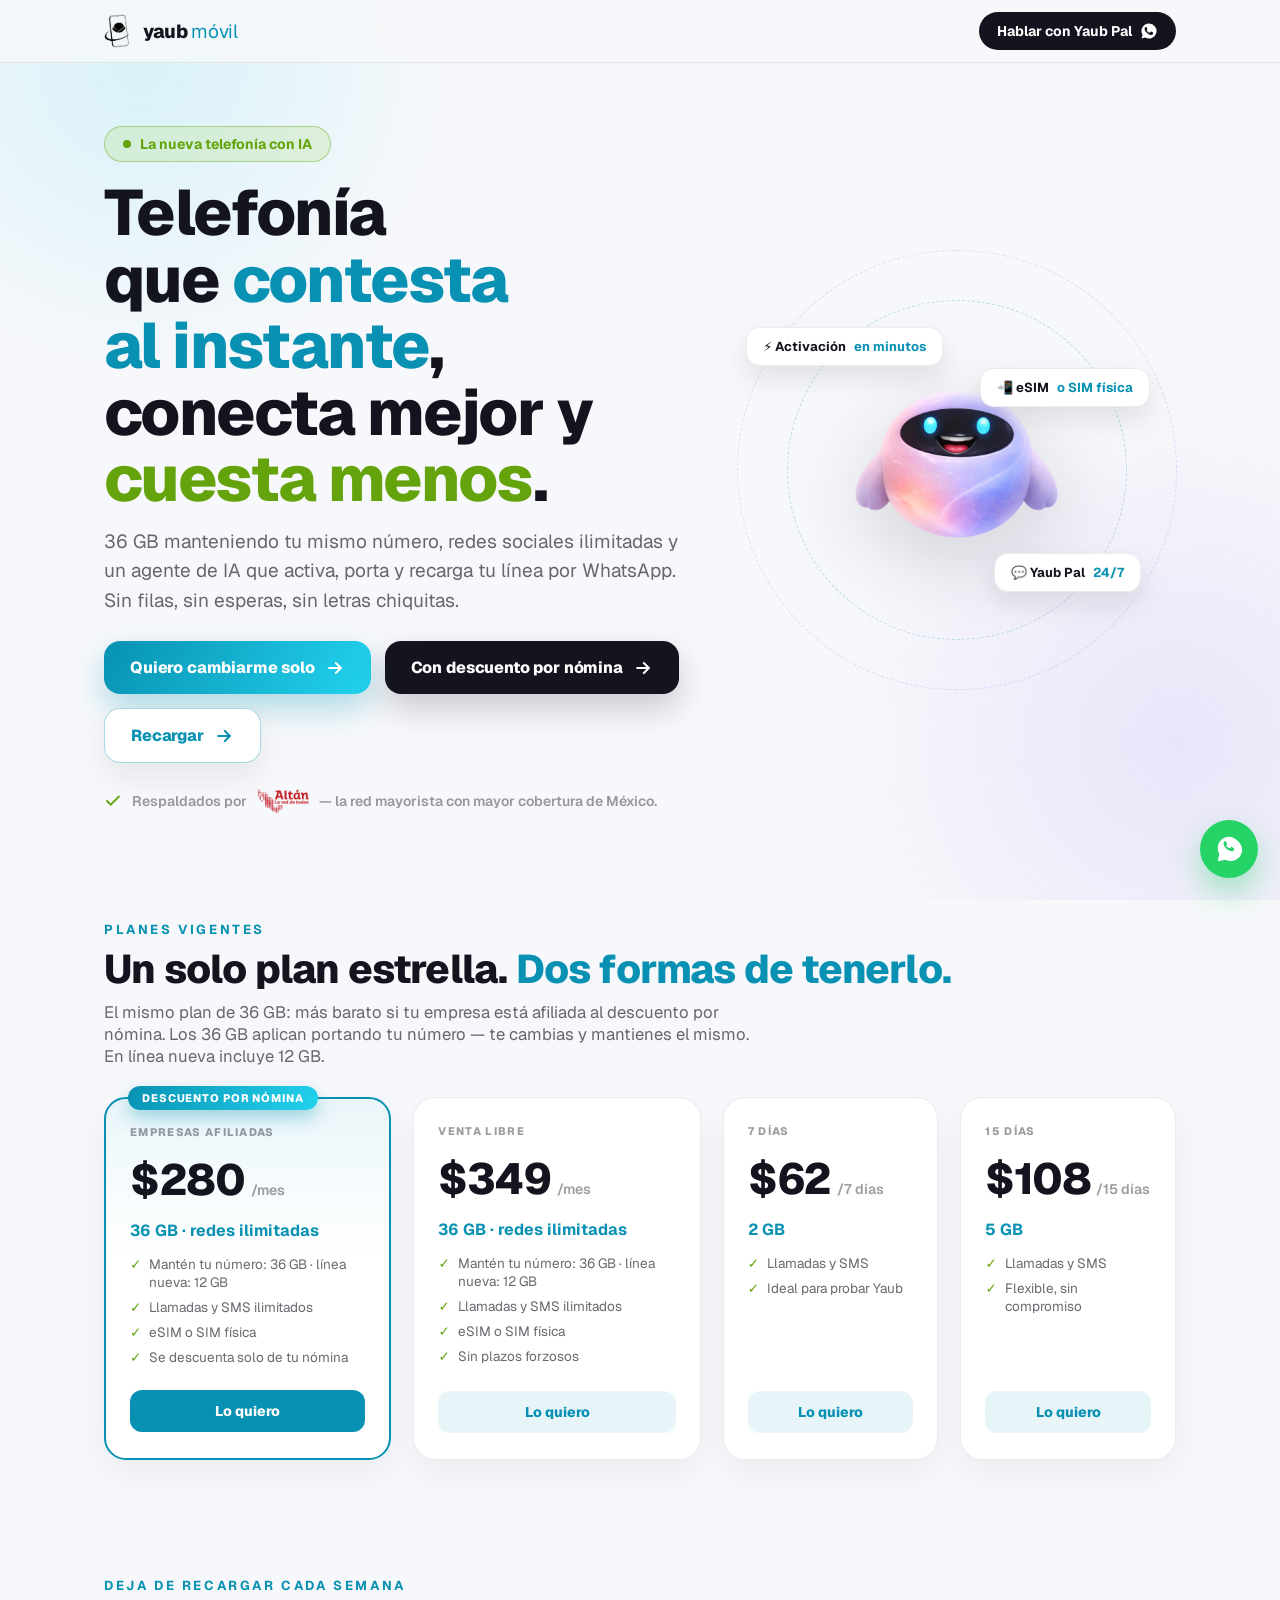
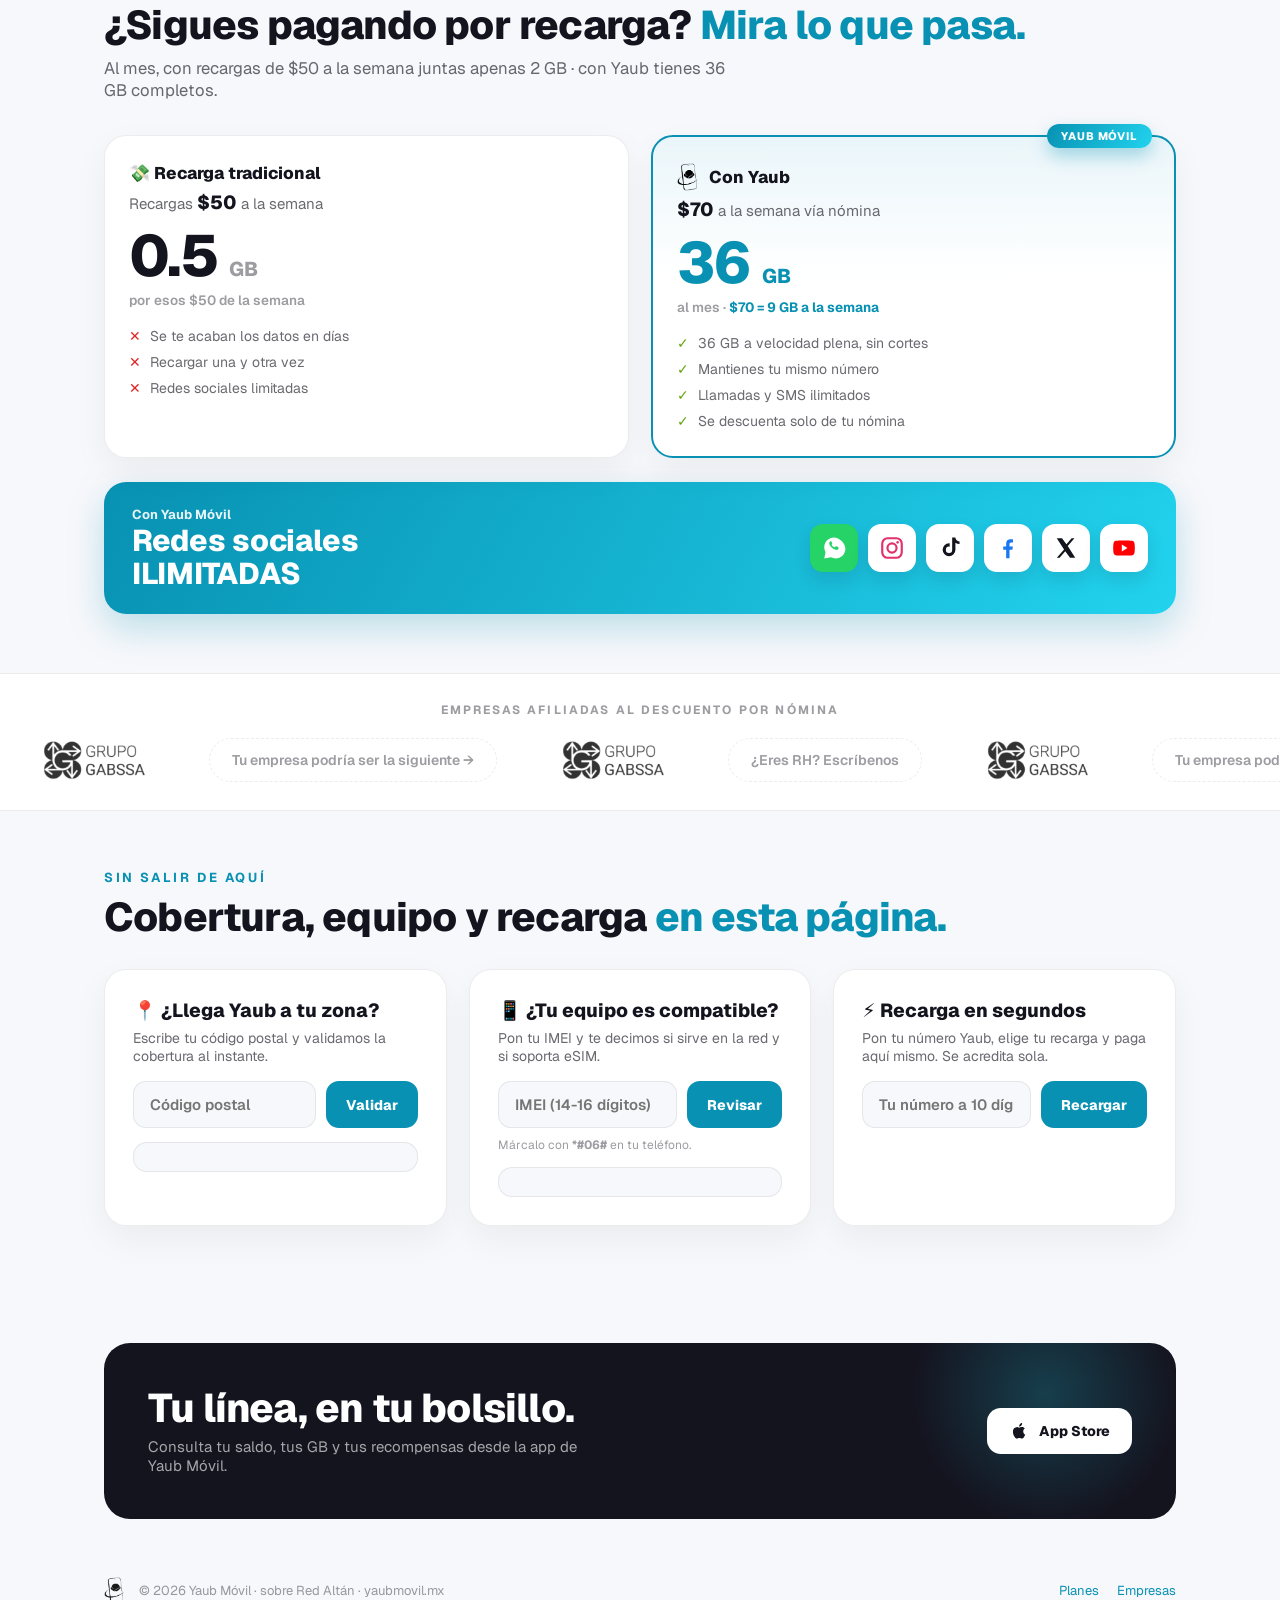
==== index.html @ 90608aaf "Cobertura y compatibilidad se resuelven en la página, no en WhatsApp El form de cobertura solo armab" ====
<!DOCTYPE html>
<html lang="es"><head>
<meta charset="UTF-8">
<meta name="viewport" content="width=device-width, initial-scale=1.0">
<title>Yaub Móvil — Telefonía que conversa contigo</title>
<meta name="description" content="Yaub Móvil: 36 GB con redes sociales ilimitadas desde $280/mes con descuento por nómina. Activa, porta y recarga tu línea por WhatsApp con Yaub Pal. Respaldados por Red Altán.">
<link rel="preconnect" href="https://fonts.googleapis.com">
<link rel="preconnect" href="https://fonts.gstatic.com" crossorigin>
<link rel="stylesheet" href="https://fonts.googleapis.com/css2?family=Geist:wght@400;600;700;800&display=swap">

<style>
:root{
  --bg:#F7F8FB; --surface:#FFFFFF; --ink:#14141F; --ink-2:rgba(20,20,31,0.64); --ink-3:rgba(20,20,31,0.42);
  --line:rgba(20,20,31,0.08); --cyan:#0891B2; --cyan-b:#22D3EE; --violet:#7C3AED; --lime:#65A30D;
  --ease:cubic-bezier(.22,1,.36,1);
  --font:"Geist","Inter",ui-sans-serif,system-ui,-apple-system,"Segoe UI",Roboto,sans-serif;
}
*{margin:0;padding:0;box-sizing:border-box;}
html{scroll-behavior:smooth;}
body{background:var(--bg);color:var(--ink);font-family:var(--font);-webkit-font-smoothing:antialiased;overflow-x:hidden;}
a{color:var(--cyan);text-decoration:none;}
a:hover{color:var(--violet);}
/* aurora bg */
.aurora{position:fixed;inset:0;z-index:0;pointer-events:none;overflow:hidden;}
.aurora .blob{position:absolute;border-radius:50%;}
.aurora .b1{width:70vmax;height:70vmax;left:-24vmax;top:-30vmax;background:radial-gradient(closest-side,rgba(34,211,238,0.14),transparent 70%);animation:brA 9s ease-in-out infinite;}
.aurora .b2{width:76vmax;height:76vmax;right:-30vmax;top:20vmax;background:radial-gradient(closest-side,rgba(124,58,237,0.10),transparent 70%);animation:brB 12s ease-in-out infinite;}
@keyframes brA{0%,100%{opacity:.7;transform:scale(1);}50%{opacity:1;transform:scale(1.1) translate(2vmax,1vmax);}}
@keyframes brB{0%,100%{opacity:.6;transform:scale(1.06);}50%{opacity:1;transform:scale(1) translate(-2vmax,-1vmax);}}
main{position:relative;z-index:1;}
.wrap{max-width:1120px;margin:0 auto;padding:0 24px;}
/* reveal */
[data-r]{opacity:0;transform:translateY(24px);transition:opacity .6s var(--ease),transform .6s var(--ease);transition-delay:calc(var(--r,0)*90ms);}
[data-r].in{opacity:1;transform:none;}
/* nav */
nav{position:sticky;top:0;z-index:20;background:rgba(247,248,251,0.82);backdrop-filter:blur(14px);-webkit-backdrop-filter:blur(14px);border-bottom:1px solid var(--line);}
.navin{max-width:1120px;margin:0 auto;padding:12px 24px;display:flex;align-items:center;gap:12px;}
.navin img{height:34px;width:auto;}
.navin .wm{font-weight:800;font-size:19px;letter-spacing:-0.02em;}
.navin .wm em{font-style:normal;font-weight:400;color:var(--cyan);}
.nav-cta{margin-left:auto;display:inline-flex;align-items:center;gap:8px;background:var(--ink);color:#fff;font-weight:700;font-size:14px;padding:10px 18px;border-radius:999px;transition:transform .3s var(--ease),box-shadow .3s;}
.nav-cta:hover{color:#fff;transform:translateY(-2px);box-shadow:0 10px 24px rgba(20,20,31,0.22);}
/* hero */
.hero{padding:clamp(44px,7vh,84px) 0 clamp(28px,4vh,48px);position:relative;}
.hero-grid{display:grid;grid-template-columns:1.15fr 0.85fr;gap:40px;align-items:center;}
.badge{display:inline-flex;align-items:center;gap:9px;padding:8px 18px;border-radius:999px;background:rgba(132,204,22,0.14);border:1px solid rgba(101,163,13,0.4);color:var(--lime);font-weight:700;font-size:14px;}
.badge .dot{width:8px;height:8px;border-radius:50%;background:var(--lime);box-shadow:0 0 0 0 rgba(132,204,22,.5);animation:pulse 2.2s ease-out infinite;}
@keyframes pulse{0%{box-shadow:0 0 0 0 rgba(132,204,22,.5);}70%{box-shadow:0 0 0 11px rgba(132,204,22,0);}100%{box-shadow:0 0 0 0 rgba(132,204,22,0);}}
.hero h1{font-size:clamp(38px,5vw,64px);font-weight:800;line-height:1.04;letter-spacing:-0.025em;margin:18px 0 14px;text-wrap:balance;}
.hero h1 .cy{color:var(--cyan);}
.hero .sub{font-size:clamp(16px,1.5vw,19px);color:var(--ink-2);line-height:1.55;max-width:48ch;text-wrap:pretty;}
.cta-row{display:flex;gap:14px;margin-top:26px;flex-wrap:wrap;}
.btn{display:inline-flex;align-items:center;gap:10px;font-weight:800;font-size:16px;padding:16px 26px;border-radius:16px;border:none;cursor:pointer;transition:transform .3s var(--ease),box-shadow .3s var(--ease);letter-spacing:-0.01em;}
.btn svg{width:20px;height:20px;flex:none;}
.btn:hover{transform:translateY(-3px);}
.btn-solo{background:linear-gradient(120deg,var(--cyan),var(--cyan-b));color:#fff;box-shadow:0 14px 32px rgba(8,145,178,0.30);}
.btn-solo:hover{color:#fff;box-shadow:0 20px 40px rgba(8,145,178,0.38);}
.btn-nom{background:var(--ink);color:#fff;box-shadow:0 14px 32px rgba(20,20,31,0.20);}
.btn-nom:hover{color:#fff;box-shadow:0 20px 40px rgba(20,20,31,0.28);}
.altan{display:flex;align-items:center;gap:10px;margin-top:26px;color:var(--ink-3);font-size:14px;font-weight:600;}
.altan b{color:var(--ink-2);}
/* hero visual */
.hero-vis{position:relative;display:flex;align-items:center;justify-content:center;min-height:340px;}
.hero-vis .ring{position:absolute;width:340px;height:340px;border-radius:50%;border:1.5px dashed rgba(8,145,178,0.28);animation:spin 26s linear infinite;}
.hero-vis .ring.r2{width:440px;height:440px;border-color:rgba(124,58,237,0.16);animation-duration:40s;animation-direction:reverse;}
@keyframes spin{to{transform:rotate(360deg);}}
.hero-vis .yaubie{width:min(250px,52%);height:auto;animation:floaty 6s ease-in-out infinite;filter:drop-shadow(0 24px 40px rgba(20,20,31,0.16));}
@keyframes floaty{0%,100%{transform:translateY(0) rotate(-2deg);}50%{transform:translateY(-16px) rotate(2deg);}}
.chip{position:absolute;background:var(--surface);border:1px solid var(--line);border-radius:14px;padding:10px 16px;font-size:13px;font-weight:700;box-shadow:0 12px 28px rgba(20,20,31,0.10);display:flex;align-items:center;gap:8px;white-space:nowrap;animation:floaty 7s ease-in-out infinite;}
.chip .em{color:var(--cyan);}
.chip.c1{top:8%;left:2%;animation-delay:.8s;}
.chip.c2{bottom:14%;right:8%;animation-delay:1.6s;}
.chip.c3{top:20%;right:6%;animation-delay:2.4s;}
/* sections */
section{padding:clamp(36px,6vh,64px) 0;}
.kicker{font-size:13px;font-weight:700;letter-spacing:.2em;text-transform:uppercase;color:var(--cyan);margin-bottom:10px;}
h2{font-size:clamp(26px,3.2vw,40px);font-weight:800;letter-spacing:-0.02em;line-height:1.08;margin-bottom:10px;text-wrap:balance;}
.lead{color:var(--ink-2);font-size:clamp(15px,1.3vw,17px);max-width:60ch;text-wrap:pretty;}
/* plans */
.plans{display:grid;grid-template-columns:1.2fr 1.2fr 0.9fr 0.9fr;gap:18px;margin-top:30px;align-items:stretch;}
.plan{background:var(--surface);border:1px solid var(--line);border-radius:22px;padding:26px 24px;display:flex;flex-direction:column;gap:10px;box-shadow:0 14px 36px rgba(20,20,31,0.05);transition:transform .35s var(--ease),box-shadow .35s var(--ease),border-color .35s;position:relative;}
.plan:hover{transform:translateY(-6px);border-color:rgba(8,145,178,0.35);box-shadow:0 22px 48px rgba(20,20,31,0.10);}
.plan .tag{font-size:11px;font-weight:800;letter-spacing:.12em;text-transform:uppercase;color:var(--ink-3);}
.plan .price{display:flex;align-items:baseline;gap:6px;margin:2px 0;}
.plan .price .n{font-size:clamp(34px,3.4vw,46px);font-weight:800;letter-spacing:-0.03em;}
.plan .price small{font-size:14px;font-weight:600;color:var(--ink-3);}
.plan .gb{font-size:16px;font-weight:700;color:var(--cyan);}
.plan ul{list-style:none;display:flex;flex-direction:column;gap:7px;margin-top:4px;}
.plan ul li{font-size:13.5px;color:var(--ink-2);display:flex;gap:8px;}
.plan ul li::before{content:"✓";color:var(--lime);font-weight:800;flex:none;}
.plan .go{margin-top:auto;padding-top:14px;}
.plan .go a{display:block;text-align:center;font-weight:800;font-size:14px;padding:12px;border-radius:12px;background:rgba(8,145,178,0.09);color:var(--cyan);transition:background .3s,color .3s;}
.plan .go a:hover{background:var(--cyan);color:#fff;}
.plan.star{border:2px solid var(--cyan);background:linear-gradient(180deg,rgba(34,211,238,0.06),var(--surface) 45%);}
.plan.star .ribbon{position:absolute;top:-13px;left:22px;background:linear-gradient(120deg,var(--cyan),var(--cyan-b));color:#fff;font-size:11px;font-weight:800;letter-spacing:.08em;text-transform:uppercase;padding:5px 14px;border-radius:999px;box-shadow:0 8px 18px rgba(8,145,178,0.35);}
.plan.star .go a{background:var(--cyan);color:#fff;}
.plan.star .go a:hover{background:var(--ink);}
/* marquee */
.mq-band{background:var(--surface);border-top:1px solid var(--line);border-bottom:1px solid var(--line);padding:22px 0;overflow:hidden;}
.mq-label{text-align:center;font-size:12px;font-weight:700;letter-spacing:.18em;text-transform:uppercase;color:var(--ink-3);margin-bottom:16px;}
.mq{display:flex;width:max-content;animation:mq 22s linear infinite;}
.mq:hover{animation-play-state:paused;}
@keyframes mq{to{transform:translateX(-50%);}}
.mq .co{display:flex;align-items:center;gap:12px;padding:0 34px;font-weight:800;font-size:17px;color:var(--ink-2);white-space:nowrap;}
.mq .co img{height:34px;width:auto;}
.mq .co.soon{color:var(--ink-3);font-weight:600;font-size:14px;border:1.5px dashed var(--line);border-radius:999px;padding:8px 22px;margin:0 22px;}
/* tools: cobertura + recarga */
/* auto-fit para que las 3 herramientas quepan en fila en desktop y se
   reacomoden solas en tablet/móvil sin un breakpoint extra. */
.tools{display:grid;grid-template-columns:repeat(auto-fit,minmax(292px,1fr));gap:18px;margin-top:30px;}
.tool{background:var(--surface);border:1px solid var(--line);border-radius:22px;padding:28px;box-shadow:0 14px 36px rgba(20,20,31,0.05);}
.tool h3{font-size:19px;font-weight:800;margin-bottom:6px;}
.tool p{font-size:14px;color:var(--ink-2);margin-bottom:16px;}
.field{display:flex;gap:10px;}
.field input{flex:1;min-width:0;font-family:var(--font);font-size:15px;font-weight:600;padding:13px 16px;border-radius:13px;border:1.5px solid var(--line);background:var(--bg);color:var(--ink);outline:none;transition:border-color .3s;}
.field input:focus{border-color:var(--cyan);}
.field button{font-family:var(--font);font-weight:800;font-size:14px;padding:13px 20px;border-radius:13px;border:none;cursor:pointer;background:var(--cyan);color:#fff;transition:background .3s,transform .3s;}
.field button:hover{background:var(--ink);transform:translateY(-2px);}
/* app + footer */
.appband{background:var(--ink);color:#fff;border-radius:26px;padding:clamp(28px,4vw,44px);display:flex;align-items:center;gap:28px;flex-wrap:wrap;position:relative;overflow:hidden;}
.appband::after{content:"";position:absolute;width:380px;height:380px;border-radius:50%;background:radial-gradient(closest-side,rgba(34,211,238,0.22),transparent 70%);top:-140px;right:-60px;}
.appband h2{color:#fff;margin-bottom:6px;}
.appband p{color:rgba(255,255,255,0.62);font-size:15px;max-width:44ch;}
.appband .stores{margin-left:auto;display:flex;gap:12px;position:relative;z-index:1;}
.store{display:inline-flex;align-items:center;gap:10px;background:#fff;color:var(--ink);font-weight:800;font-size:14px;padding:13px 22px;border-radius:14px;transition:transform .3s var(--ease);}
.store:hover{transform:translateY(-3px);color:var(--ink);}
.store svg{width:20px;height:20px;}
footer{padding:34px 0 44px;color:var(--ink-3);font-size:13px;}
.foot-in{display:flex;align-items:center;gap:14px;flex-wrap:wrap;}
.foot-in img{height:26px;width:auto;opacity:.9;}
.foot-in .sp{margin-left:auto;display:flex;gap:18px;}
/* wa float */
.wa-float{position:fixed;right:22px;bottom:22px;z-index:30;width:58px;height:58px;border-radius:50%;background:#25D366;display:flex;align-items:center;justify-content:center;box-shadow:0 14px 32px rgba(37,211,102,0.4);transition:transform .3s var(--ease);}
.wa-float:hover{transform:scale(1.1);}
.wa-float svg{width:30px;height:30px;}
@media (max-width:900px){
  .hero-grid{grid-template-columns:1fr;}
  .hero-vis{min-height:280px;order:-1;}
  .plans{grid-template-columns:1fr 1fr;}
  .tools{grid-template-columns:1fr;}
  .appband .stores{margin-left:0;}
}
@media (max-width:560px){.plans{grid-template-columns:1fr}.cta-row .btn{width:100%;justify-content:center;}}
@media (prefers-reduced-motion:reduce){*,*::before,*::after{animation:none !important;transition:none !important;}[data-r]{opacity:1;transform:none;}}
/* ============================================================
   Ajustes sobre la referencia: tamaño del ícono del CTA de nav,
   padding lateral del hero en móvil (el shorthand de .hero lo
   dejaba en 0), logo Altán inline, logo Gabssa (asset blanco del
   repo) a tinta sobre la banda blanca del carrusel.
   ============================================================ */
.nav-cta svg{width:18px;height:18px;flex:none;}
.hero.wrap{padding-left:24px;padding-right:24px;}
/* respiro entre módulos: ni muy pegado ni demasiado scroll.
   Nota: section.wrap para ganarle a .wrap{padding:0 24px}, que por
   especificidad anulaba el padding vertical de section en la
   referencia (por eso los módulos quedaban pegados). */
section.wrap{padding-top:clamp(48px,6.5vh,72px);padding-bottom:clamp(48px,6.5vh,72px);}
.hero{padding-bottom:clamp(40px,5.5vh,60px);}
.plans{gap:22px;}
.tools{gap:22px;}
.mq-band{padding:28px 0;}
.mq-label{margin-bottom:20px;}
.btn-rec{background:var(--surface);color:var(--cyan);border:1.5px solid rgba(8,145,178,0.35);box-shadow:0 14px 32px rgba(20,20,31,0.08);}
.btn-rec:hover{color:#fff;background:var(--cyan);border-color:var(--cyan);box-shadow:0 20px 40px rgba(8,145,178,0.30);}
.altan img{height:24px;width:auto;}
.mq .co img{filter:brightness(0);opacity:.8;height:44px;}
/* ============================================================
   Sección "¿Sigues pagando por recarga?" (comparativa genérica,
   sin marcas) + banda de redes sociales ilimitadas.
   ============================================================ */
.vs{display:grid;grid-template-columns:1fr 1fr;gap:22px;margin-top:34px;align-items:stretch;}
.vs-card{background:var(--surface);border:1px solid var(--line);border-radius:22px;padding:26px 24px;display:flex;flex-direction:column;gap:6px;box-shadow:0 14px 36px rgba(20,20,31,0.05);position:relative;}
.vs-card .who{font-weight:800;font-size:17px;display:flex;align-items:center;gap:10px;}
.vs-card .who img{height:28px;width:auto;}
.vs-card .line{font-size:15px;color:var(--ink-2);}
.vs-card .line b{color:var(--ink);font-size:19px;font-weight:800;}
.vs-card .big{font-size:clamp(42px,4.8vw,58px);font-weight:800;letter-spacing:-0.03em;line-height:1;margin-top:6px;}
.vs-card .big small{font-size:20px;font-weight:800;color:var(--ink-3);letter-spacing:0;}
.vs-card .big.cy{color:var(--cyan);}
.vs-card .big.cy small{color:var(--cyan);}
.vs-card .cap{font-size:13.5px;color:var(--ink-3);font-weight:600;}
.vs-card ul{list-style:none;display:flex;flex-direction:column;gap:8px;margin-top:12px;}
.vs-card ul li{font-size:14px;color:var(--ink-2);display:flex;gap:9px;}
.vs-card.bad ul li::before{content:"✕";color:#DC2626;font-weight:800;flex:none;}
.vs-card.good{border:2px solid var(--cyan);background:linear-gradient(180deg,rgba(34,211,238,0.06),var(--surface) 45%);}
.vs-card.good ul li::before{content:"✓";color:var(--lime);font-weight:800;flex:none;}
.vs-card.good .badge2{position:absolute;top:-13px;right:22px;background:linear-gradient(120deg,var(--cyan),var(--cyan-b));color:#fff;font-size:11px;font-weight:800;letter-spacing:.08em;text-transform:uppercase;padding:5px 14px;border-radius:999px;box-shadow:0 8px 18px rgba(8,145,178,0.35);}
.rs-band{margin-top:24px;background:linear-gradient(120deg,var(--cyan),var(--cyan-b));border-radius:22px;padding:24px 28px;display:flex;align-items:center;gap:22px;flex-wrap:wrap;color:#fff;box-shadow:0 14px 36px rgba(8,145,178,0.25);}
.rs-band .t small{display:block;font-weight:700;font-size:13px;opacity:.9;margin-bottom:2px;}
.rs-band .t b{font-size:clamp(22px,2.6vw,30px);font-weight:800;line-height:1.08;letter-spacing:-0.01em;}
.rs-icons{margin-left:auto;display:flex;gap:10px;flex-wrap:wrap;}
.rs-icons .ic{width:48px;height:48px;border-radius:13px;background:#fff;display:inline-flex;align-items:center;justify-content:center;box-shadow:0 8px 18px rgba(20,20,31,0.12);}
.rs-icons .ic svg{width:26px;height:26px;}
.rs-icons .ic.wa{background:#25D366;}
@media (max-width:900px){
  .vs{grid-template-columns:1fr;gap:32px;}
  .rs-icons{margin-left:0;}
}
</style>
</head>
<body>
<div class="aurora" aria-hidden="true"><div class="blob b1"></div><div class="blob b2"></div></div>

<nav>
  <div class="navin">
    <img src="assets/yaubmovil-logo-dark.png" alt="Yaub Móvil">
    <span class="wm">yaub <em>móvil</em></span>
    <a class="nav-cta" href="#" data-wa="Hola 👋 Quiero información de Yaub Móvil">Hablar con Yaub Pal
      <svg viewBox="0 0 24 24" fill="currentColor"><path d="M12 2a10 10 0 0 0-8.6 15.1L2 22l5.1-1.3A10 10 0 1 0 12 2zm5.4 14.1c-.2.6-1.3 1.2-1.8 1.2-.5.1-1 .2-3.4-.7-2.9-1.2-4.7-4.1-4.9-4.3-.1-.2-1.1-1.5-1.1-2.9s.7-2 1-2.3c.2-.3.5-.3.7-.3h.5c.2 0 .4 0 .6.5s.8 1.9.8 2c.1.1.1.3 0 .5-.4.9-.9 1-.7 1.4.9 1.5 2 2.4 3.3 3 .3.2.5.1.7-.1l1-1.2c.2-.3.4-.2.7-.1l2.1 1c.3.2.5.3.6.4 0 .2 0 .7-.1 1z"></path></svg>
    </a>
  </div>
</nav>

<main>
<header class="hero wrap">
  <div class="hero-grid">
    <div>
      <span class="badge" data-r="" style="--r:0;"><span class="dot"></span>La nueva telefonía con IA</span>
      <h1 data-r="" style="--r:1;">Telefonía que <span class="cy">contesta al instante</span>, conecta mejor y <span style="color:var(--lime);">cuesta menos</span>.</h1>
      <p class="sub" data-r="" style="--r:2;">36 GB manteniendo tu mismo número, redes sociales ilimitadas y un agente de IA que activa, porta y recarga tu línea por WhatsApp. Sin filas, sin esperas, sin letras chiquitas.</p>
      <div class="cta-row" data-r="" style="--r:3;">
        <a class="btn btn-solo" href="#" data-wa="Hola 👋 Quiero cambiarme a Yaub Móvil por mi cuenta">Quiero cambiarme solo
          <svg viewBox="0 0 24 24" fill="none" stroke="currentColor" stroke-width="2.5" stroke-linecap="round"><path d="M5 12h14M13 6l6 6-6 6"></path></svg></a>
        <a class="btn btn-nom" href="#" data-wa="Hola 👋 Trabajo en una empresa afiliada y quiero mi plan con descuento por nómina">Con descuento por nómina
          <svg viewBox="0 0 24 24" fill="none" stroke="currentColor" stroke-width="2.5" stroke-linecap="round"><path d="M5 12h14M13 6l6 6-6 6"></path></svg></a>
        <a class="btn btn-rec" href="#" data-recarga-open="">Recargar
          <svg viewBox="0 0 24 24" fill="none" stroke="currentColor" stroke-width="2.5" stroke-linecap="round"><path d="M5 12h14M13 6l6 6-6 6"></path></svg></a>
      </div>
      <p class="altan" data-r="" style="--r:4;"><svg width="18" height="18" viewBox="0 0 24 24" fill="none" stroke="var(--lime)" stroke-width="2.5" stroke-linecap="round"><path d="M20 6L9 17l-5-5"></path></svg>Respaldados por <img src="assets/logo-altan.png" alt="Red Altán"> — la red mayorista con mayor cobertura de México.</p>
    </div>
    <div class="hero-vis" data-r="" style="--r:2;">
      <div class="ring"></div><div class="ring r2"></div>
      <img class="yaubie" src="assets/yaubie.png" alt="Yaubie, el agente de Yaub Móvil">
      <div class="chip c1">⚡ Activación <span class="em">en minutos</span></div>
      <div class="chip c2">💬 Yaub Pal <span class="em">24/7</span></div>
      <div class="chip c3">📲 eSIM <span class="em">o SIM física</span></div>
    </div>
  </div>
</header>

<section class="wrap" id="planes">
  <p class="kicker" data-r="">Planes vigentes</p>
  <h2 data-r="">Un solo plan estrella. <span style="color:var(--cyan);">Dos formas de tenerlo.</span></h2>
  <p class="lead" data-r="">El mismo plan de 36 GB: más barato si tu empresa está afiliada al descuento por nómina. Los 36 GB aplican portando tu número — te cambias y mantienes el mismo. En línea nueva incluye 12 GB.</p>
  <div class="plans">
    <div class="plan star" data-r="" style="--r:0;">
      <span class="ribbon">Descuento por nómina</span>
      <span class="tag">Empresas afiliadas</span>
      <div class="price"><span class="n">$280</span><small>/mes</small></div>
      <span class="gb">36 GB · redes ilimitadas</span>
      <ul><li>Mantén tu número: 36 GB · línea nueva: 12 GB</li><li>Llamadas y SMS ilimitados</li><li>eSIM o SIM física</li><li>Se descuenta solo de tu nómina</li></ul>
      <div class="go"><a href="#" data-wa="Hola 👋 Trabajo en una empresa afiliada y quiero el plan de $280 con descuento por nómina">Lo quiero</a></div>
    </div>
    <div class="plan" data-r="" style="--r:1;">
      <span class="tag">Venta libre</span>
      <div class="price"><span class="n">$349</span><small>/mes</small></div>
      <span class="gb">36 GB · redes ilimitadas</span>
      <ul><li>Mantén tu número: 36 GB · línea nueva: 12 GB</li><li>Llamadas y SMS ilimitados</li><li>eSIM o SIM física</li><li>Sin plazos forzosos</li></ul>
      <div class="go"><a href="#" data-wa="Hola 👋 Quiero el plan de $349 de venta libre de Yaub Móvil">Lo quiero</a></div>
    </div>
    <div class="plan" data-r="" style="--r:2;">
      <span class="tag">7 días</span>
      <div class="price"><span class="n">$62</span><small>/7 días</small></div>
      <span class="gb">2 GB</span>
      <ul><li>Llamadas y SMS</li><li>Ideal para probar Yaub</li></ul>
      <div class="go"><a href="#" data-recarga-open="" data-recarga-cv="276">Lo quiero</a></div>
    </div>
    <div class="plan" data-r="" style="--r:3;">
      <span class="tag">15 días</span>
      <div class="price"><span class="n">$108</span><small>/15 días</small></div>
      <span class="gb">5 GB</span>
      <ul><li>Llamadas y SMS</li><li>Flexible, sin compromiso</li></ul>
      <div class="go"><a href="#" data-recarga-open="" data-recarga-cv="278">Lo quiero</a></div>
    </div>
  </div>
</section>

<section class="wrap" id="recargas">
  <p class="kicker" data-r="">Deja de recargar cada semana</p>
  <h2 data-r="">¿Sigues pagando por recarga? <span style="color:var(--cyan);">Mira lo que pasa.</span></h2>
  <p class="lead" data-r="">Al mes, con recargas de $50 a la semana juntas apenas 2 GB · con Yaub tienes 36 GB completos.</p>
  <div class="vs">
    <div class="vs-card bad" data-r="" style="--r:0;">
      <span class="who">💸 Recarga tradicional</span>
      <p class="line">Recargas <b>$50</b> a la semana</p>
      <div class="big">0.5 <small>GB</small></div>
      <p class="cap">por esos $50 de la semana</p>
      <ul><li>Se te acaban los datos en días</li><li>Recargar una y otra vez</li><li>Redes sociales limitadas</li></ul>
    </div>
    <div class="vs-card good" data-r="" style="--r:1;">
      <span class="badge2">Yaub Móvil</span>
      <span class="who"><img src="assets/yaubmovil-logo-dark.png" alt="Yaub Móvil"> Con Yaub</span>
      <p class="line"><b>$70</b> a la semana vía nómina</p>
      <div class="big cy">36 <small>GB</small></div>
      <p class="cap">al mes · <b style="color:var(--cyan);">$70 = 9 GB a la semana</b></p>
      <ul><li>36 GB a velocidad plena, sin cortes</li><li>Mantienes tu mismo número</li><li>Llamadas y SMS ilimitados</li><li>Se descuenta solo de tu nómina</li></ul>
    </div>
  </div>
  <div class="rs-band" data-r="">
    <div class="t"><small>Con Yaub Móvil</small><b>Redes sociales<br>ILIMITADAS</b></div>
    <div class="rs-icons">
      <span class="ic wa"><svg viewBox="0 0 32 32"><path fill="#fff" d="M16 3C9.4 3 4 8.4 4 15c0 2.1.6 4.2 1.6 6L4 29l8.2-1.6c1.8.9 3.8 1.4 5.8 1.4 6.6 0 12-5.4 12-12S22.6 3 16 3zm5.4 14.1c-.2.6-1.3 1.2-1.8 1.2-.5.1-1 .2-3.4-.7-2.9-1.2-4.7-4.1-4.9-4.3-.1-.2-1.1-1.5-1.1-2.9s.7-2 1-2.3c.2-.3.5-.3.7-.3h.5c.2 0 .4 0 .6.5s.8 1.9.8 2c.1.1.1.3 0 .5-.4.9-.9 1-.7 1.4.9 1.5 2 2.4 3.3 3 .3.2.5.1.7-.1l1-1.2c.2-.3.4-.2.7-.1l2.1 1c.3.2.5.3.6.4 0 .2 0 .7-.1 1z"></path></svg></span>
      <span class="ic"><svg viewBox="0 0 24 24" fill="none" stroke="#E1306C" stroke-width="2" stroke-linecap="round"><rect x="3" y="3" width="18" height="18" rx="5"></rect><circle cx="12" cy="12" r="4.2"></circle><circle cx="17.2" cy="6.8" r="1.2" fill="#E1306C" stroke="none"></circle></svg></span>
      <span class="ic"><svg viewBox="0 0 24 24"><path fill="#14141F" d="M20.8 8.4a6.5 6.5 0 0 1-3.8-1.2v6.4a5.9 5.9 0 1 1-5.9-5.9c.2 0 .4 0 .6.03v3.1a2.9 2.9 0 1 0 2.3 2.8V2.2h3a3.7 3.7 0 0 0 .1.7 3.9 3.9 0 0 0 1.7 2.5c.6.4 1.3.6 2 .6z"></path></svg></span>
      <span class="ic"><svg viewBox="0 0 24 24"><path fill="#1877F2" d="M13.4 21.5v-7.9h2.6l.5-3.1h-3.1V8.5c0-.9.3-1.6 1.6-1.6h1.6V4.1c-.3 0-1.3-.1-2.3-.1-2.4 0-4 1.4-4 4v2.5H7.6v3.1h2.7v7.9h3.1z"></path></svg></span>
      <span class="ic"><svg viewBox="0 0 24 24"><path fill="#14141F" d="M3.5 3h4.8l4.1 5.6L17.2 3h2.6l-6.2 7.2L20.5 21h-4.8l-4.4-6-5.2 6H3.5l6.7-7.7L3.5 3z"></path></svg></span>
      <span class="ic"><svg viewBox="0 0 24 24"><path fill="#FF0000" d="M21.6 7.2a2.5 2.5 0 0 0-1.8-1.8C18.2 5 12 5 12 5s-6.2 0-7.8.4A2.5 2.5 0 0 0 2.4 7.2 26 26 0 0 0 2 12a26 26 0 0 0 .4 4.8 2.5 2.5 0 0 0 1.8 1.8c1.6.4 7.8.4 7.8.4s6.2 0 7.8-.4a2.5 2.5 0 0 0 1.8-1.8A26 26 0 0 0 22 12a26 26 0 0 0-.4-4.8z"></path><path fill="#fff" d="M10 15.2V8.8l5.2 3.2z"></path></svg></span>
    </div>
  </div>
</section>

<div class="mq-band" data-r="">
  <p class="mq-label">Empresas afiliadas al descuento por nómina</p>
  <div class="mq" aria-label="Carrusel de empresas afiliadas">
    <!-- pista duplicada para loop infinito -->
    <span class="co"><img src="assets/logo-gabssa.png" alt="Grupo Gabssa"></span>
    <span class="co soon">Tu empresa podría ser la siguiente →</span>
    <span class="co"><img src="assets/logo-gabssa.png" alt="Grupo Gabssa"></span>
    <span class="co soon">¿Eres RH? Escríbenos</span>
    <span class="co"><img src="assets/logo-gabssa.png" alt="Grupo Gabssa"></span>
    <span class="co soon">Tu empresa podría ser la siguiente →</span>
    <span class="co"><img src="assets/logo-gabssa.png" alt="Grupo Gabssa"></span>
    <span class="co soon">¿Eres RH? Escríbenos</span>
  </div>
</div>

<section class="wrap">
  <p class="kicker" data-r="">Sin salir de aquí</p>
  <h2 data-r="">Cobertura, equipo y recarga <span style="color:var(--cyan);">en esta página.</span></h2>
  <div class="tools">
    <div class="tool" data-r="" style="--r:1;">
      <h3>📍 ¿Llega Yaub a tu zona?</h3>
      <p>Escribe tu código postal y validamos la cobertura al instante.</p>
      <form class="field" data-cobertura="">
        <input type="text" inputmode="numeric" maxlength="5" placeholder="Código postal" required="">
        <button type="submit">Validar</button>
      </form>
      <div class="tool-out" data-out="" hidden=""></div>
    </div>
    <div class="tool" data-r="" style="--r:2;">
      <h3>📱 ¿Tu equipo es compatible?</h3>
      <p>Pon tu IMEI y te decimos si sirve en la red y si soporta eSIM.</p>
      <form class="field" data-compatibilidad="">
        <input type="text" inputmode="numeric" maxlength="16" placeholder="IMEI (14-16 dígitos)" required="">
        <button type="submit">Revisar</button>
      </form>
      <p class="tool-hint">Márcalo con <b>*#06#</b> en tu teléfono.</p>
      <div class="tool-out" data-out="" hidden=""></div>
    </div>
    <div class="tool" data-r="" style="--r:3;">
      <h3>⚡ Recarga en segundos</h3>
      <p>Pon tu número Yaub, elige tu recarga y paga aquí mismo. Se acredita sola.</p>
      <form class="field" data-recarga-form="">
        <input type="tel" inputmode="numeric" maxlength="10" placeholder="Tu número a 10 dígitos" required="">
        <button type="submit">Recargar</button>
      </form>
    </div>
  </div>
</section>

<section class="wrap">
  <div class="appband" data-r="">
    <div>
      <h2>Tu línea, en tu bolsillo.</h2>
      <p>Consulta tu saldo, tus GB y tus recompensas desde la app de Yaub Móvil.</p>
    </div>
    <div class="stores">
      <a class="store" href="https://apps.apple.com" target="_blank" rel="noopener"><svg viewBox="0 0 24 24" fill="currentColor"><path d="M17.05 12.54c0-2.29 1.87-3.38 1.95-3.44-1.06-1.55-2.72-1.77-3.31-1.79-1.4-.14-2.75.83-3.46.83-.72 0-1.82-.81-3-.79-1.54.02-2.96.9-3.75 2.28-1.6 2.78-.41 6.89 1.15 9.15.76 1.1 1.67 2.34 2.86 2.3 1.15-.05 1.58-.74 2.97-.74s1.78.74 3 .72c1.24-.02 2.02-1.12 2.78-2.23.87-1.28 1.23-2.52 1.25-2.58-.03-.01-2.4-.92-2.44-3.71zM14.77 5.4c.63-.77 1.06-1.83.94-2.9-.91.04-2.01.61-2.66 1.37-.58.68-1.1 1.77-.96 2.81 1.01.08 2.05-.51 2.68-1.28z"></path></svg>App Store</a>
    </div>
  </div>
</section>

<footer class="wrap">
  <div class="foot-in">
    <img src="assets/yaubmovil-logo-dark.png" alt="Yaub Móvil">
    <span>© 2026 Yaub Móvil · sobre Red Altán · yaubmovil.mx</span>
    <span class="sp"><a href="#planes">Planes</a><a href="#" data-wa="Hola 👋 Soy de Recursos Humanos y quiero afiliar mi empresa al descuento por nómina">Empresas</a></span>
  </div>
</footer>
</main>

<a class="wa-float" href="#" data-wa="Hola 👋 Quiero información de Yaub Móvil" aria-label="WhatsApp">
  <svg viewBox="0 0 32 32"><path fill="#fff" d="M16 3C9.4 3 4 8.4 4 15c0 2.1.6 4.2 1.6 6L4 29l8.2-1.6c1.8.9 3.8 1.4 5.8 1.4 6.6 0 12-5.4 12-12S22.6 3 16 3zm5.4 14.1c-.2.6-1.3 1.2-1.8 1.2-.5.1-1 .2-3.4-.7-2.9-1.2-4.7-4.1-4.9-4.3-.1-.2-1.1-1.5-1.1-2.9s.7-2 1-2.3c.2-.3.5-.3.7-.3h.5c.2 0 .4 0 .6.5s.8 1.9.8 2c.1.1.1.3 0 .5-.4.9-.9 1-.7 1.4.9 1.5 2 2.4 3.3 3 .3.2.5.1.7-.1l1-1.2c.2-.3.4-.2.7-.1l2.1 1c.3.2.5.3.6.4 0 .2 0 .7-.1 1z"></path></svg>
</a>

<script>
/* ============================================================
   NÚMERO DE WHATSAPP — cambia solo esta línea.
   Línea oficial de Yaub Móvil (WABA "Yaub Movil", agente conectado al CRM
   para activaciones, portabilidad y recargas): +52 1 55 8962 7209.
   Formato = tal como está registrada la WABA (52 + 1 + 10 dígitos); es el que
   wa.me resuelve sin ambigüedad para móviles de México.
   Fuente de verdad: whatsapp_numbers en yaub-platform-prod.
   ============================================================ */
const WA_NUMBER = "5215589627209";
/* recarga.js lo reusa como fallback si el catálogo de recargas no responde. */
window.YAUB_WA_NUMBER = WA_NUMBER;

function waUrl(msg){return "https://wa.me/" + WA_NUMBER + "?text=" + encodeURIComponent(msg);}
document.querySelectorAll("[data-wa]").forEach(a => {
  a.href = waUrl(a.dataset.wa);
  a.target = "_blank"; a.rel = "noopener";
});
/* Ya no hay [data-waform]: los formularios de cobertura y compatibilidad se
   resuelven en la página (herramientas.js) y el de recarga abre la pasarela
   (recarga.js). WhatsApp queda para comprar, no para consultar. */
/* reveal on scroll */
const io = new IntersectionObserver(es => es.forEach(e => { if (e.isIntersecting) { e.target.classList.add("in"); io.unobserve(e.target); } }), { threshold: 0.15 });
document.querySelectorAll("[data-r]").forEach(el => io.observe(el));
</script>

<!-- defer => corren después del script de arriba, así toman window.YAUB_WA_NUMBER. -->
<!-- Pasarela de recarga (modal + liga de pago Conekta vía LikePhone). -->
<script src="recarga.js" defer></script>
<!-- Cobertura por CP y compatibilidad por IMEI, resueltas en la página. -->
<script src="herramientas.js" defer></script>
</body></html>
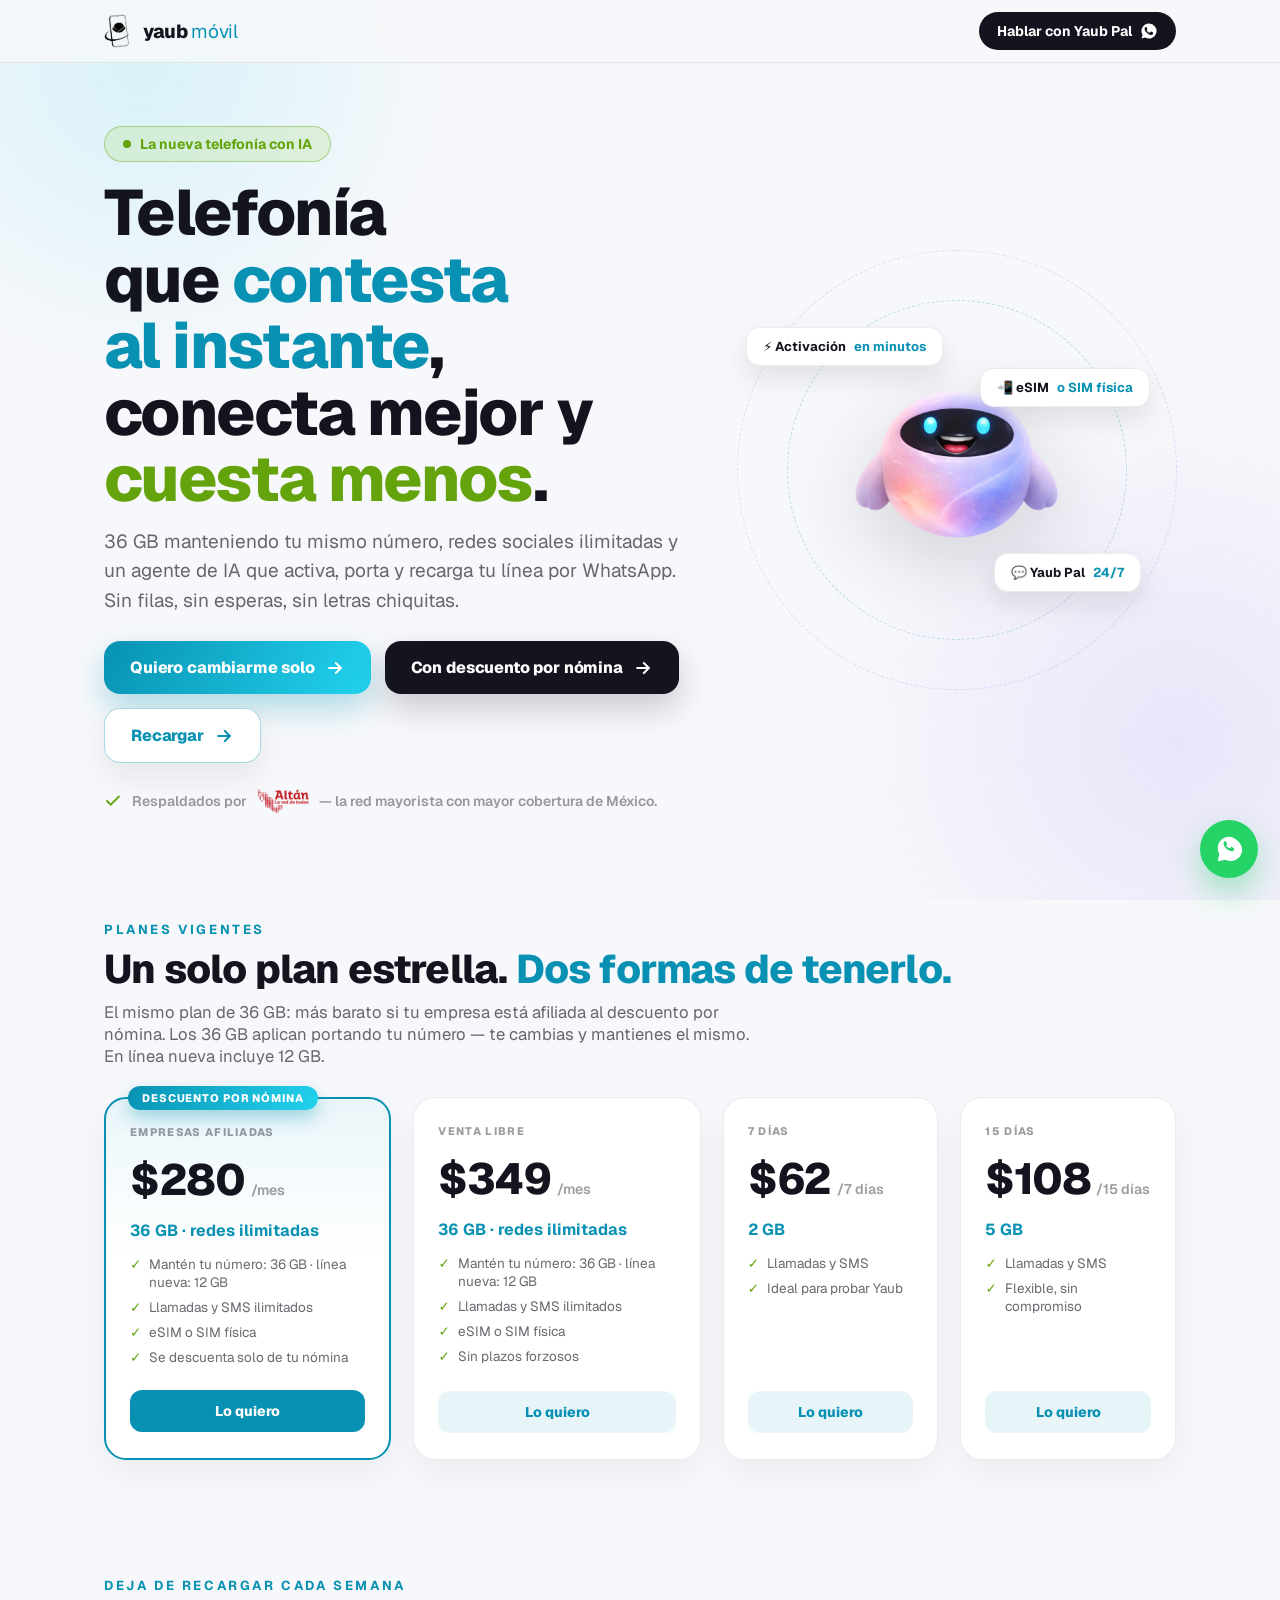
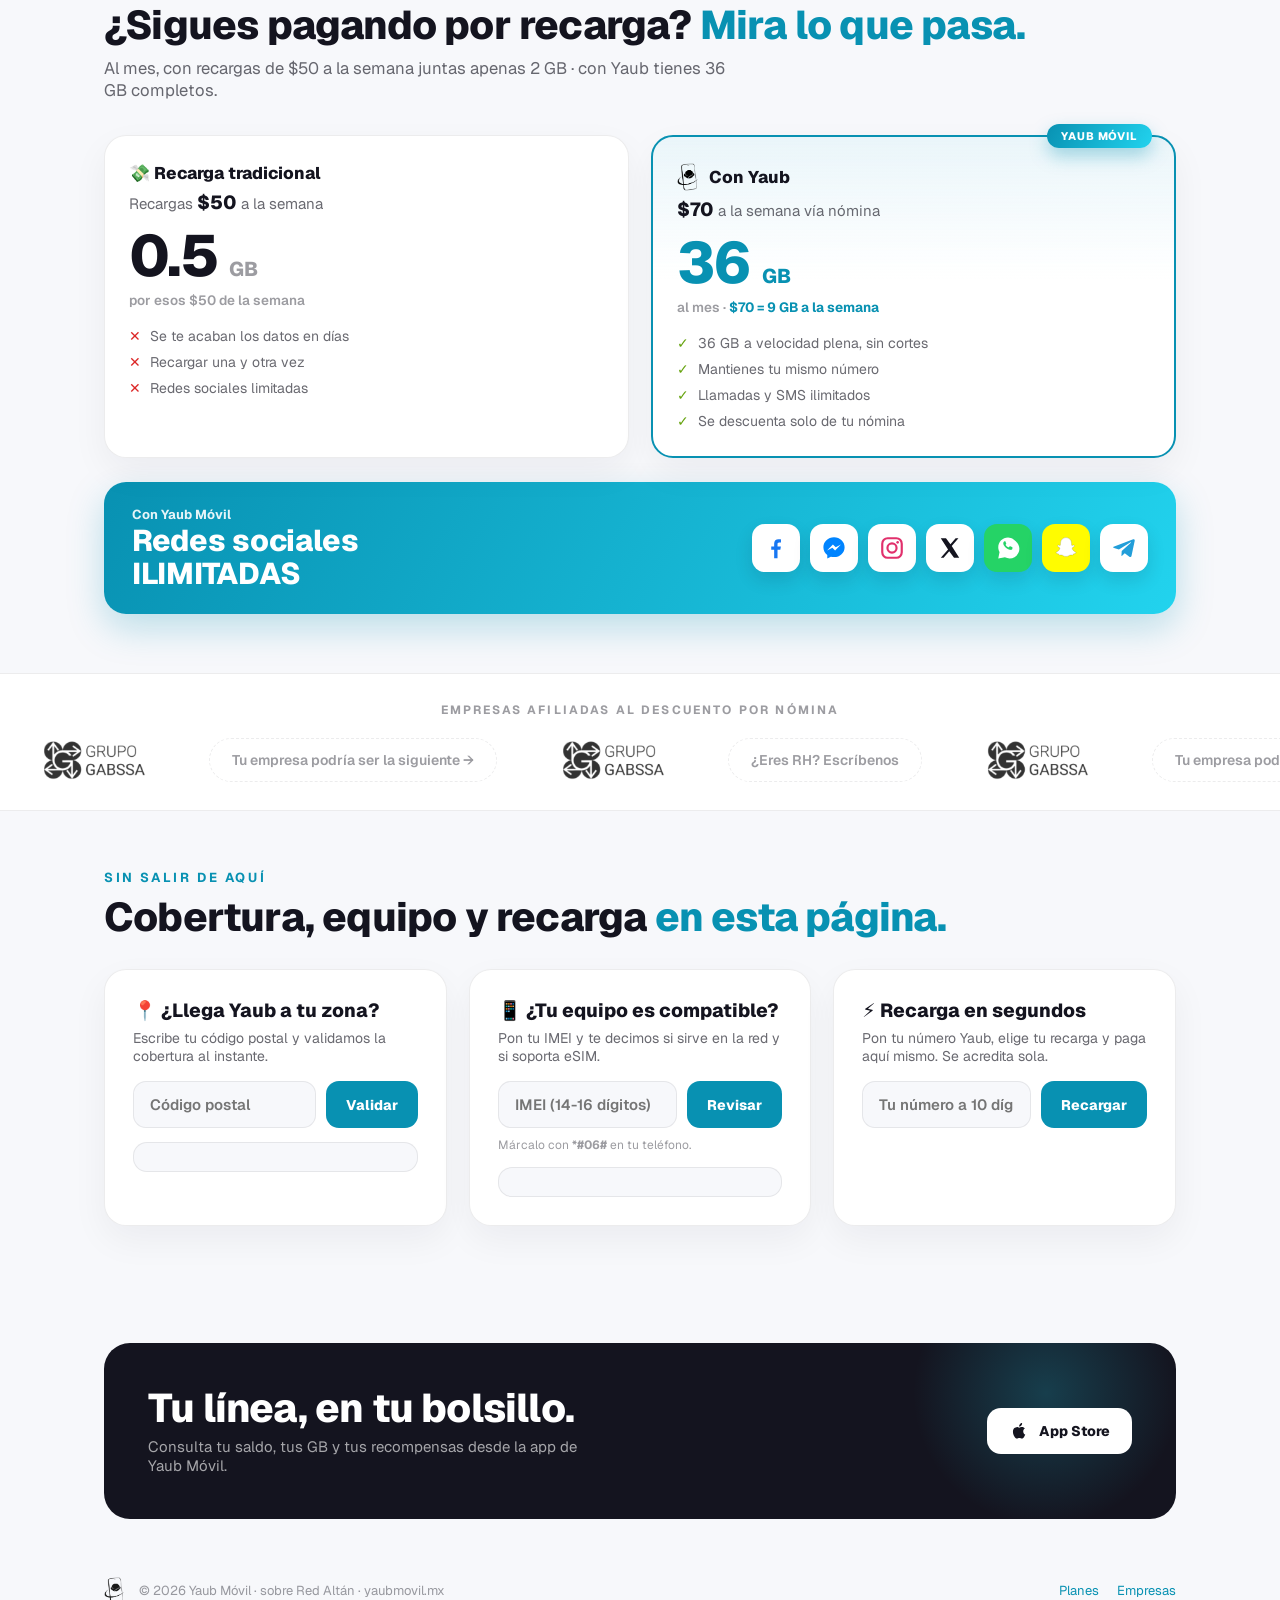
==== commit d97b7534: "Fix scroll lateral en móvil + redes sociales reales El sitio se movía de lado a lado al scrollear en" ====
--- a/index.html
+++ b/index.html
@@ -150,6 +150,28 @@
    ============================================================ */
 .nav-cta svg{width:18px;height:18px;flex:none;}
 .hero.wrap{padding-left:24px;padding-right:24px;}
+/* ============================================================
+   Fix del vaivén lateral en móvil. Dos causas reales:
+   1) .tools{grid-template-columns:1fr} (breakpoint ≤900) deja el
+      mínimo del track en auto, y el min-content del input de los
+      formularios (~250px + botón) infla la tarjeta a ~430px en un
+      viewport de 390 → minmax(0,1fr) lo permite encoger.
+   2) Los anillos del hero (340/440px fijos, position:absolute)
+      sobresalen del viewport → se acotan con vw en móvil.
+   html{overflow-x:clip} de red de seguridad: body{overflow-x:hidden}
+   solo no evita el paneo lateral en móvil.
+   ============================================================ */
+html{overflow-x:clip;}
+@media (max-width:900px){
+  .tools{grid-template-columns:minmax(0,1fr);}
+  .hero-vis .ring{width:min(340px,84vw);height:min(340px,84vw);}
+  .hero-vis .ring.r2{width:min(440px,96vw);height:min(440px,96vw);}
+  .navin .wm{white-space:nowrap;}
+  .nav-cta{white-space:nowrap;}
+}
+@media (max-width:560px){
+  .nav-cta{font-size:13px;padding:9px 14px;}
+}
 /* respiro entre módulos: ni muy pegado ni demasiado scroll.
    Nota: section.wrap para ganarle a .wrap{padding:0 24px}, que por
    especificidad anulaba el padding vertical de section en la
@@ -192,6 +214,7 @@
 .rs-icons .ic{width:48px;height:48px;border-radius:13px;background:#fff;display:inline-flex;align-items:center;justify-content:center;box-shadow:0 8px 18px rgba(20,20,31,0.12);}
 .rs-icons .ic svg{width:26px;height:26px;}
 .rs-icons .ic.wa{background:#25D366;}
+.rs-icons .ic.sc{background:#FFFC00;}
 @media (max-width:900px){
   .vs{grid-template-columns:1fr;gap:32px;}
   .rs-icons{margin-left:0;}
@@ -299,12 +322,13 @@
   <div class="rs-band" data-r="">
     <div class="t"><small>Con Yaub Móvil</small><b>Redes sociales<br>ILIMITADAS</b></div>
     <div class="rs-icons">
+      <span class="ic"><svg viewBox="0 0 24 24"><path fill="#1877F2" d="M13.4 21.5v-7.9h2.6l.5-3.1h-3.1V8.5c0-.9.3-1.6 1.6-1.6h1.6V4.1c-.3 0-1.3-.1-2.3-.1-2.4 0-4 1.4-4 4v2.5H7.6v3.1h2.7v7.9h3.1z"></path></svg></span>
+      <span class="ic"><svg viewBox="0 0 24 24"><path fill="#0084FF" d="M12 2C6.5 2 2.2 6.1 2.2 11.2c0 2.9 1.4 5.5 3.6 7.2v3.4l3.3-1.8c.9.3 1.9.4 2.9.4 5.5 0 9.8-4.1 9.8-9.2S17.5 2 12 2zm1 12.4l-2.5-2.7-4.9 2.7 5.4-5.7 2.6 2.7 4.8-2.7-5.4 5.7z"></path></svg></span>
+      <span class="ic"><svg viewBox="0 0 24 24" fill="none" stroke="#E1306C" stroke-width="2" stroke-linecap="round"><rect x="3" y="3" width="18" height="18" rx="5"></rect><circle cx="12" cy="12" r="4.2"></circle><circle cx="17.2" cy="6.8" r="1.2" fill="#E1306C" stroke="none"></circle></svg></span>
+      <span class="ic"><svg viewBox="0 0 24 24"><path fill="#14141F" d="M3.5 3h4.8l4.1 5.6L17.2 3h2.6l-6.2 7.2L20.5 21h-4.8l-4.4-6-5.2 6H3.5l6.7-7.7L3.5 3z"></path></svg></span>
       <span class="ic wa"><svg viewBox="0 0 32 32"><path fill="#fff" d="M16 3C9.4 3 4 8.4 4 15c0 2.1.6 4.2 1.6 6L4 29l8.2-1.6c1.8.9 3.8 1.4 5.8 1.4 6.6 0 12-5.4 12-12S22.6 3 16 3zm5.4 14.1c-.2.6-1.3 1.2-1.8 1.2-.5.1-1 .2-3.4-.7-2.9-1.2-4.7-4.1-4.9-4.3-.1-.2-1.1-1.5-1.1-2.9s.7-2 1-2.3c.2-.3.5-.3.7-.3h.5c.2 0 .4 0 .6.5s.8 1.9.8 2c.1.1.1.3 0 .5-.4.9-.9 1-.7 1.4.9 1.5 2 2.4 3.3 3 .3.2.5.1.7-.1l1-1.2c.2-.3.4-.2.7-.1l2.1 1c.3.2.5.3.6.4 0 .2 0 .7-.1 1z"></path></svg></span>
-      <span class="ic"><svg viewBox="0 0 24 24" fill="none" stroke="#E1306C" stroke-width="2" stroke-linecap="round"><rect x="3" y="3" width="18" height="18" rx="5"></rect><circle cx="12" cy="12" r="4.2"></circle><circle cx="17.2" cy="6.8" r="1.2" fill="#E1306C" stroke="none"></circle></svg></span>
-      <span class="ic"><svg viewBox="0 0 24 24"><path fill="#14141F" d="M20.8 8.4a6.5 6.5 0 0 1-3.8-1.2v6.4a5.9 5.9 0 1 1-5.9-5.9c.2 0 .4 0 .6.03v3.1a2.9 2.9 0 1 0 2.3 2.8V2.2h3a3.7 3.7 0 0 0 .1.7 3.9 3.9 0 0 0 1.7 2.5c.6.4 1.3.6 2 .6z"></path></svg></span>
-      <span class="ic"><svg viewBox="0 0 24 24"><path fill="#1877F2" d="M13.4 21.5v-7.9h2.6l.5-3.1h-3.1V8.5c0-.9.3-1.6 1.6-1.6h1.6V4.1c-.3 0-1.3-.1-2.3-.1-2.4 0-4 1.4-4 4v2.5H7.6v3.1h2.7v7.9h3.1z"></path></svg></span>
-      <span class="ic"><svg viewBox="0 0 24 24"><path fill="#14141F" d="M3.5 3h4.8l4.1 5.6L17.2 3h2.6l-6.2 7.2L20.5 21h-4.8l-4.4-6-5.2 6H3.5l6.7-7.7L3.5 3z"></path></svg></span>
-      <span class="ic"><svg viewBox="0 0 24 24"><path fill="#FF0000" d="M21.6 7.2a2.5 2.5 0 0 0-1.8-1.8C18.2 5 12 5 12 5s-6.2 0-7.8.4A2.5 2.5 0 0 0 2.4 7.2 26 26 0 0 0 2 12a26 26 0 0 0 .4 4.8 2.5 2.5 0 0 0 1.8 1.8c1.6.4 7.8.4 7.8.4s6.2 0 7.8-.4a2.5 2.5 0 0 0 1.8-1.8A26 26 0 0 0 22 12a26 26 0 0 0-.4-4.8z"></path><path fill="#fff" d="M10 15.2V8.8l5.2 3.2z"></path></svg></span>
+      <span class="ic sc"><svg viewBox="0 0 24 24"><path fill="#fff" stroke="rgba(20,20,31,0.22)" stroke-width="0.6" d="M12 2.4c2.9 0 5 2.2 5.1 5.1l.1 2c.4.2.8 0 1.2-.1.5-.2 1.1-.1 1.3.3.3.5-.1 1-.7 1.3-.5.3-1.2.5-1.3 1-.1.4.1.9.4 1.4.6 1 1.5 1.9 2.6 2.3.4.1.6.4.5.7-.1.5-1 .8-2.1 1-.2 0-.3.3-.4.6-.1.3-.2.6-.6.6-.8 0-1.6-.3-2.6 0-.9.3-1.5 1.2-3.5 1.2s-2.6-.9-3.5-1.2c-1-.3-1.8 0-2.6 0-.4 0-.5-.3-.6-.6-.1-.3-.2-.6-.4-.6-1.1-.2-2-.5-2.1-1-.1-.3.1-.6.5-.7 1.1-.4 2-1.3 2.6-2.3.3-.5.5-1 .4-1.4-.1-.5-.8-.7-1.3-1-.6-.3-1-.8-.7-1.3.2-.4.8-.5 1.3-.3.4.1.8.3 1.2.1l.1-2C7 4.6 9.1 2.4 12 2.4z"></path></svg></span>
+      <span class="ic"><svg viewBox="0 0 24 24"><path fill="#229ED9" d="M21.9 5.2l-3 14.2c-.2 1-.8 1.2-1.6.8l-4.6-3.4-2.2 2.1c-.2.2-.4.4-.9.4l.3-4.6 8.4-7.6c.4-.3-.1-.5-.6-.2l-10.4 6.5-4.5-1.4c-1-.3-1-1 .2-1.4l17.5-6.7c.8-.3 1.5.2 1.4 1.3z"></path></svg></span>
     </div>
   </div>
 </section>
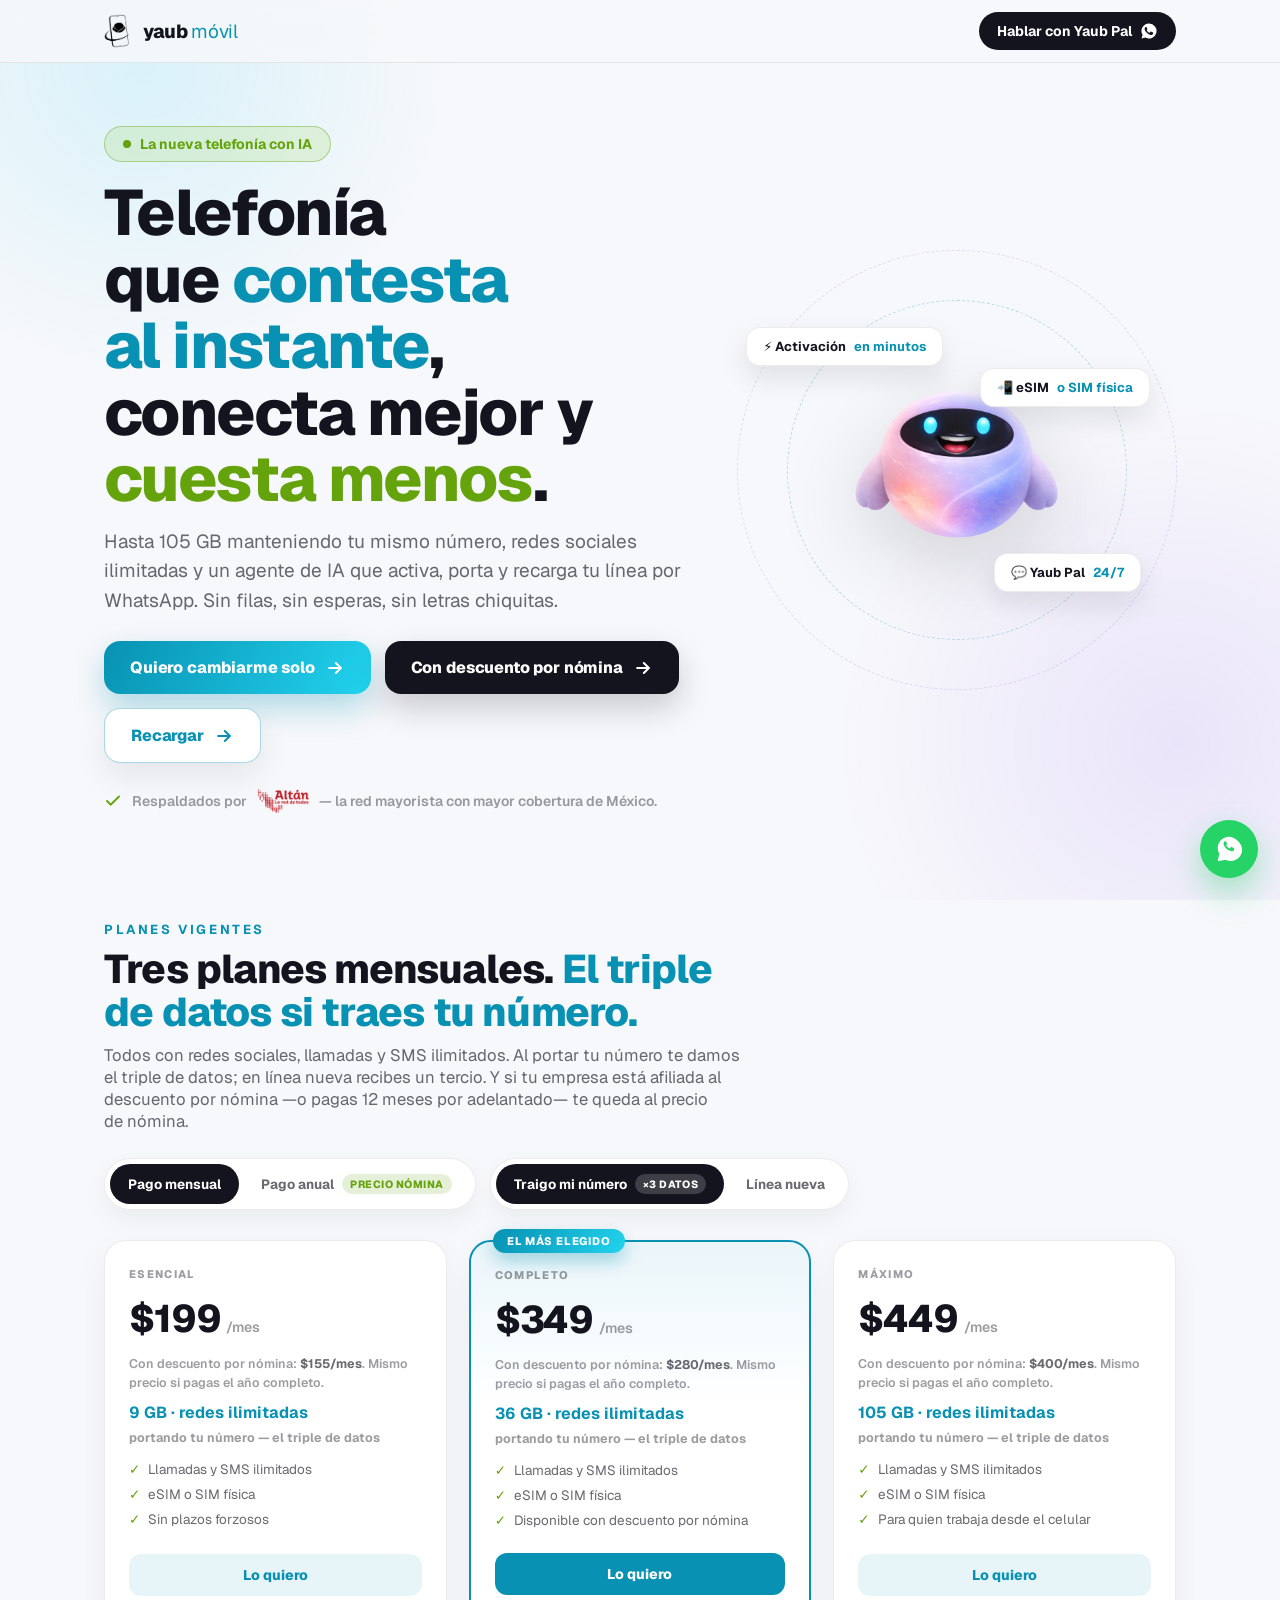
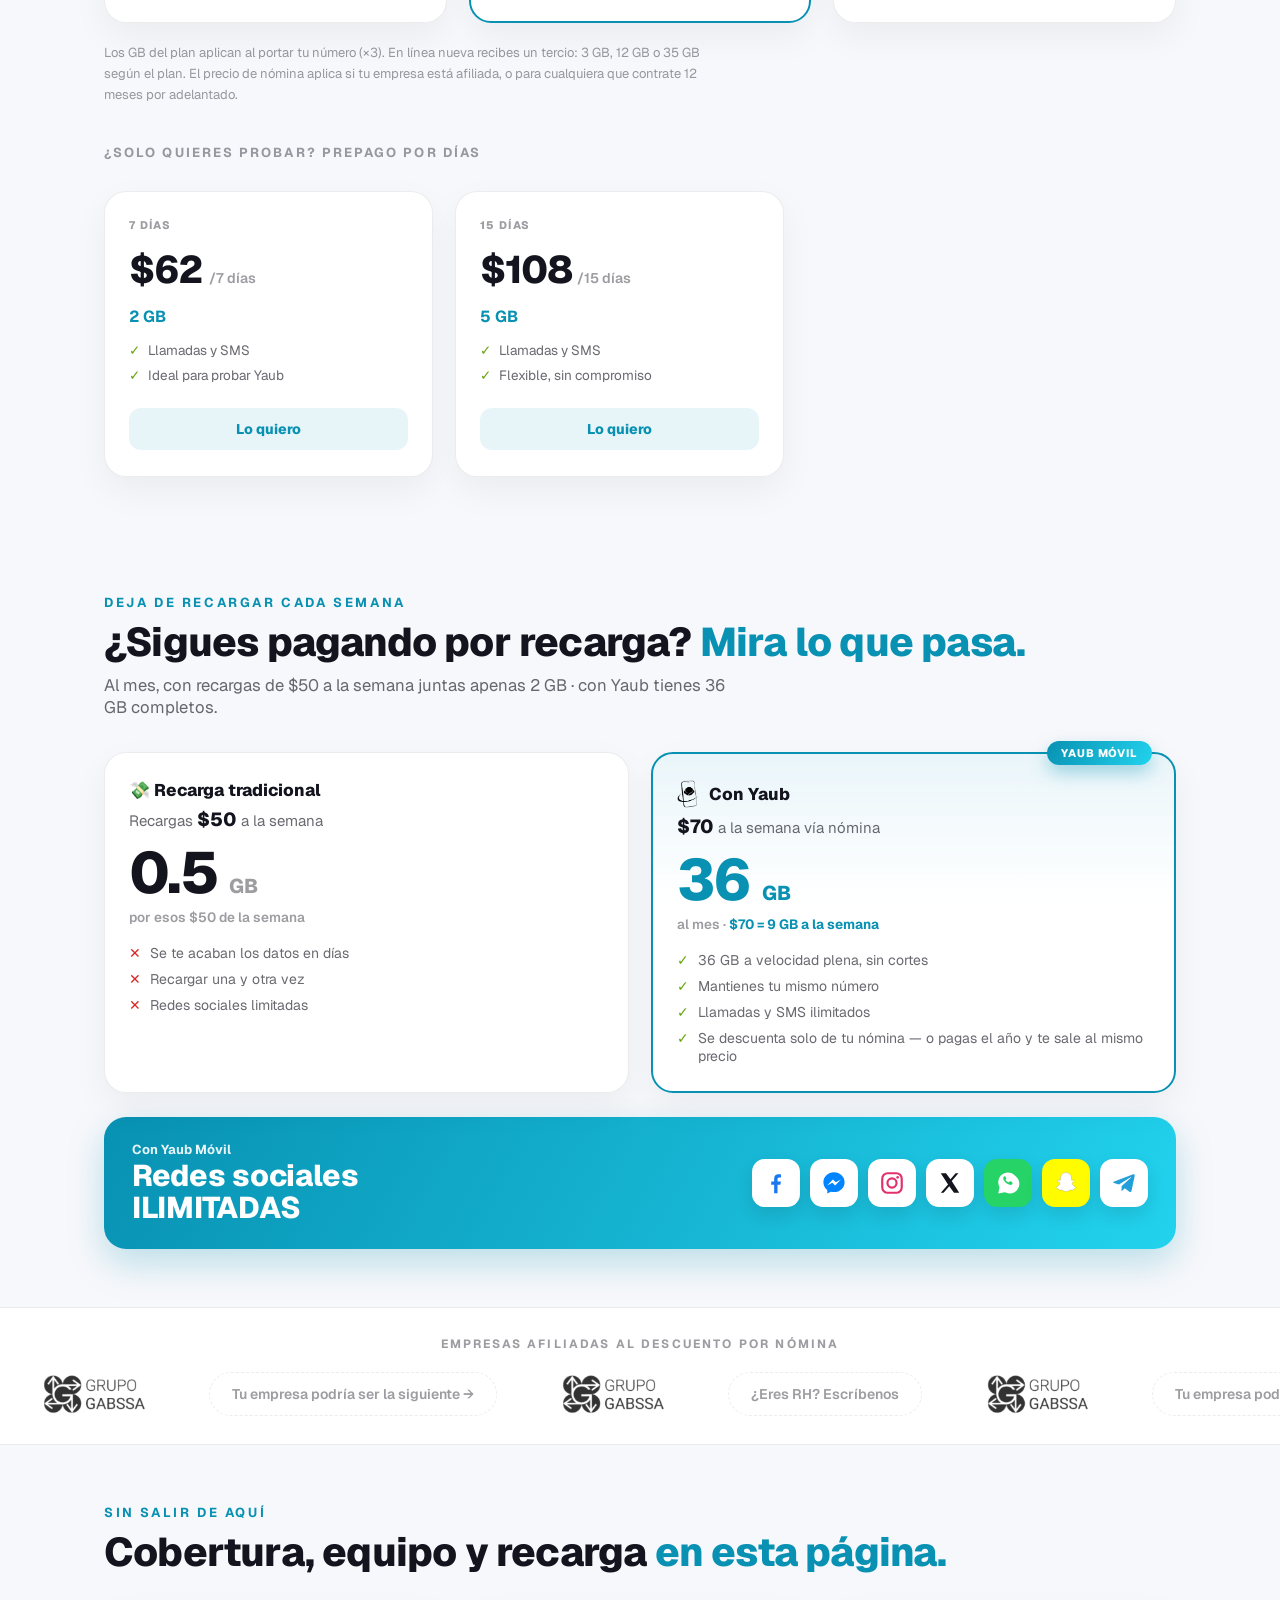
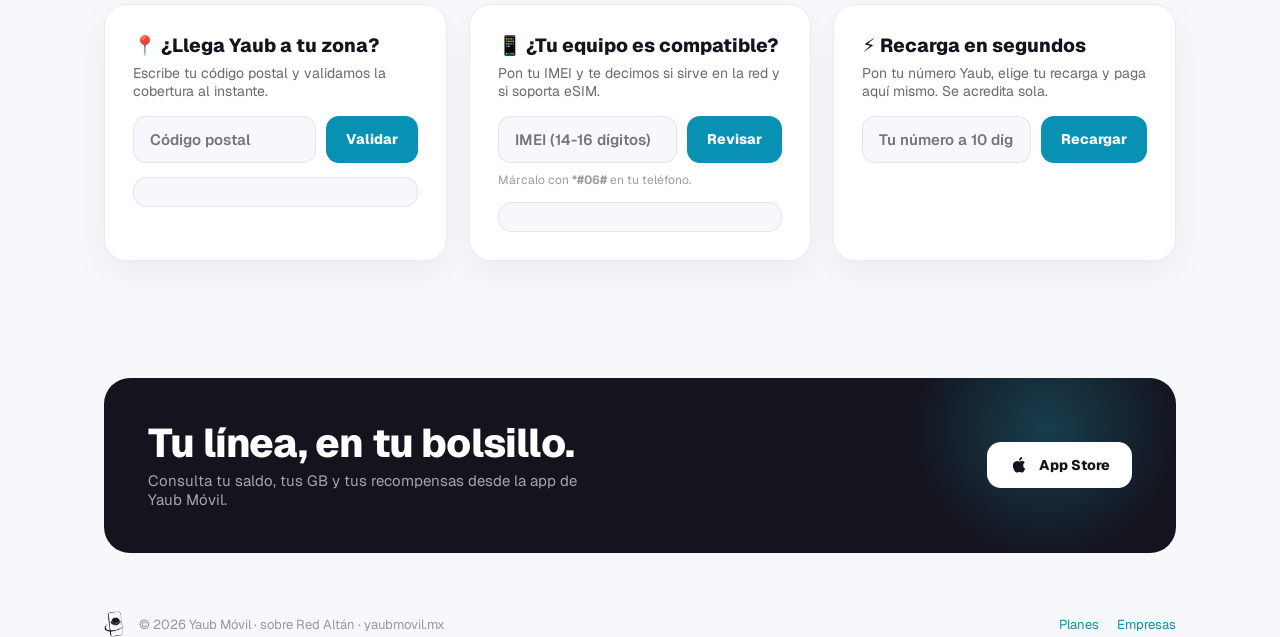
==== commit c9b6b833: "Nuevos planes mensuales: 3 niveles, pago anual al precio de nómina y regla de portabilidad La landin" ====
--- a/index.html
+++ b/index.html
@@ -3,7 +3,7 @@
 <meta charset="UTF-8">
 <meta name="viewport" content="width=device-width, initial-scale=1.0">
 <title>Yaub Móvil — Telefonía que conversa contigo</title>
-<meta name="description" content="Yaub Móvil: 36 GB con redes sociales ilimitadas desde $280/mes con descuento por nómina. Activa, porta y recarga tu línea por WhatsApp con Yaub Pal. Respaldados por Red Altán.">
+<meta name="description" content="Yaub Móvil: planes de 9, 36 y 105 GB con redes sociales ilimitadas desde $155/mes con descuento por nómina o pago anual. El triple de datos al portar tu número. Activa, porta y recarga por WhatsApp con Yaub Pal. Respaldados por Red Altán.">
 <link rel="preconnect" href="https://fonts.googleapis.com">
 <link rel="preconnect" href="https://fonts.gstatic.com" crossorigin>
 <link rel="stylesheet" href="https://fonts.googleapis.com/css2?family=Geist:wght@400;600;700;800&display=swap">
@@ -219,6 +219,45 @@
   .vs{grid-template-columns:1fr;gap:32px;}
   .rs-icons{margin-left:0;}
 }
+/* ============================================================
+   Planes mensuales: 3 niveles ($199/$349/$449 al público) con dos
+   switches que reescriben precio y GB sin recargar la página:
+     · pago  → mensual (precio público) | anual (queda al precio de nómina)
+     · línea → portabilidad (×3 de datos) | línea nueva (un tercio)
+   La rejilla de planes se declara con .plans-3 / .plans-2 para no
+   depender del 1.2fr 1.2fr 0.9fr 0.9fr de la referencia (que asumía
+   dos mensuales + dos prepagos en una sola fila).
+   ============================================================ */
+.plans.plans-3{grid-template-columns:repeat(3,minmax(0,1fr));}
+.plans.plans-2{grid-template-columns:repeat(2,minmax(0,1fr));max-width:680px;}
+@media (max-width:900px){
+  .plans.plans-3,.plans.plans-2{grid-template-columns:repeat(2,minmax(0,1fr));}
+}
+@media (max-width:640px){
+  .plans.plans-3,.plans.plans-2{grid-template-columns:minmax(0,1fr);}
+}
+.plan-switches{display:flex;gap:14px;flex-wrap:wrap;margin-top:26px;}
+.switch{display:inline-flex;background:var(--surface);border:1px solid var(--line);border-radius:999px;padding:5px;gap:4px;box-shadow:0 10px 24px rgba(20,20,31,0.05);max-width:100%;flex-wrap:wrap;}
+.switch button{font-family:var(--font);font-size:13.5px;font-weight:700;color:var(--ink-2);background:none;border:none;cursor:pointer;padding:10px 18px;border-radius:999px;display:inline-flex;align-items:center;gap:8px;transition:background .3s,color .3s;}
+.switch button:hover{color:var(--ink);}
+.switch button.on{background:var(--ink);color:#fff;}
+.switch button .pill{font-size:10.5px;font-weight:800;letter-spacing:.05em;text-transform:uppercase;padding:3px 8px;border-radius:999px;background:rgba(101,163,13,0.16);color:var(--lime);}
+.switch button.on .pill{background:rgba(255,255,255,0.18);color:#fff;}
+.plan .price-note{font-size:12.5px;font-weight:600;color:var(--ink-3);line-height:1.45;}
+.plan .price-note b{color:var(--ink-2);}
+.plan .gb-cap{font-size:12.5px;font-weight:700;color:var(--ink-3);line-height:1.4;margin-top:-4px;}
+.plan .price .n.sm{font-size:clamp(30px,3vw,40px);}
+.plans-sep{margin-top:38px;font-size:13px;font-weight:700;letter-spacing:.16em;text-transform:uppercase;color:var(--ink-3);}
+.plan-legal{margin-top:20px;font-size:13px;color:var(--ink-3);line-height:1.6;max-width:70ch;}
+/* En móvil los switches ocupan el ancho completo y reparten sus dos
+   opciones 50/50: si se dejan en línea con flex-wrap, la opción
+   inactiva cae sola y deja de leerse como un selector. */
+@media (max-width:640px){
+  .plan-switches{flex-direction:column;gap:10px;}
+  .switch{width:100%;flex-wrap:nowrap;}
+  .switch button{flex:1 1 0;min-width:0;justify-content:center;flex-wrap:wrap;gap:6px;padding:10px 12px;font-size:13px;text-align:center;}
+  .switch button .pill{font-size:9.5px;padding:3px 7px;}
+}
 </style>
 </head>
 <body>
@@ -240,7 +279,7 @@
     <div>
       <span class="badge" data-r="" style="--r:0;"><span class="dot"></span>La nueva telefonía con IA</span>
       <h1 data-r="" style="--r:1;">Telefonía que <span class="cy">contesta al instante</span>, conecta mejor y <span style="color:var(--lime);">cuesta menos</span>.</h1>
-      <p class="sub" data-r="" style="--r:2;">36 GB manteniendo tu mismo número, redes sociales ilimitadas y un agente de IA que activa, porta y recarga tu línea por WhatsApp. Sin filas, sin esperas, sin letras chiquitas.</p>
+      <p class="sub" data-r="" style="--r:2;">Hasta 105 GB manteniendo tu mismo número, redes sociales ilimitadas y un agente de IA que activa, porta y recarga tu línea por WhatsApp. Sin filas, sin esperas, sin letras chiquitas.</p>
       <div class="cta-row" data-r="" style="--r:3;">
         <a class="btn btn-solo" href="#" data-wa="Hola 👋 Quiero cambiarme a Yaub Móvil por mi cuenta">Quiero cambiarme solo
           <svg viewBox="0 0 24 24" fill="none" stroke="currentColor" stroke-width="2.5" stroke-linecap="round"><path d="M5 12h14M13 6l6 6-6 6"></path></svg></a>
@@ -263,34 +302,65 @@
 
 <section class="wrap" id="planes">
   <p class="kicker" data-r="">Planes vigentes</p>
-  <h2 data-r="">Un solo plan estrella. <span style="color:var(--cyan);">Dos formas de tenerlo.</span></h2>
-  <p class="lead" data-r="">El mismo plan de 36 GB: más barato si tu empresa está afiliada al descuento por nómina. Los 36 GB aplican portando tu número — te cambias y mantienes el mismo. En línea nueva incluye 12 GB.</p>
-  <div class="plans">
-    <div class="plan star" data-r="" style="--r:0;">
-      <span class="ribbon">Descuento por nómina</span>
-      <span class="tag">Empresas afiliadas</span>
-      <div class="price"><span class="n">$280</span><small>/mes</small></div>
-      <span class="gb">36 GB · redes ilimitadas</span>
-      <ul><li>Mantén tu número: 36 GB · línea nueva: 12 GB</li><li>Llamadas y SMS ilimitados</li><li>eSIM o SIM física</li><li>Se descuenta solo de tu nómina</li></ul>
-      <div class="go"><a href="#" data-wa="Hola 👋 Trabajo en una empresa afiliada y quiero el plan de $280 con descuento por nómina">Lo quiero</a></div>
-    </div>
-    <div class="plan" data-r="" style="--r:1;">
-      <span class="tag">Venta libre</span>
-      <div class="price"><span class="n">$349</span><small>/mes</small></div>
-      <span class="gb">36 GB · redes ilimitadas</span>
-      <ul><li>Mantén tu número: 36 GB · línea nueva: 12 GB</li><li>Llamadas y SMS ilimitados</li><li>eSIM o SIM física</li><li>Sin plazos forzosos</li></ul>
-      <div class="go"><a href="#" data-wa="Hola 👋 Quiero el plan de $349 de venta libre de Yaub Móvil">Lo quiero</a></div>
-    </div>
-    <div class="plan" data-r="" style="--r:2;">
+  <h2 data-r="">Tres planes mensuales. <span style="color:var(--cyan);">El triple de datos si traes tu número.</span></h2>
+  <p class="lead" data-r="">Todos con redes sociales, llamadas y SMS ilimitados. Al portar tu número te damos el triple de datos; en línea nueva recibes un tercio. Y si tu empresa está afiliada al descuento por nómina —o pagas 12 meses por adelantado— te queda al precio de nómina.</p>
+
+  <div class="plan-switches" data-r="">
+    <div class="switch" data-switch="pago" role="group" aria-label="Forma de pago">
+      <button type="button" class="on" data-val="mensual" aria-pressed="true">Pago mensual</button>
+      <button type="button" data-val="anual" aria-pressed="false">Pago anual <span class="pill">precio nómina</span></button>
+    </div>
+    <div class="switch" data-switch="linea" role="group" aria-label="Tipo de línea">
+      <button type="button" class="on" data-val="porta" aria-pressed="true">Traigo mi número <span class="pill">×3 datos</span></button>
+      <button type="button" data-val="nueva" aria-pressed="false">Línea nueva</button>
+    </div>
+  </div>
+
+  <div class="plans plans-3">
+    <div class="plan" data-r="" style="--r:0;" data-plan="" data-nombre="Esencial" data-pub="199" data-dxn="155" data-gb-porta="9" data-gb-nueva="3">
+      <span class="tag">Esencial</span>
+      <div class="price"><span class="n sm" data-price="">$199</span><small>/mes</small></div>
+      <p class="price-note" data-note=""></p>
+      <span class="gb"><b data-gb="">9 GB</b> · redes ilimitadas</span>
+      <span class="gb-cap" data-gb-cap=""></span>
+      <ul><li>Llamadas y SMS ilimitados</li><li>eSIM o SIM física</li><li>Sin plazos forzosos</li></ul>
+      <div class="go"><a href="#" data-plan-cta="" data-wa="Hola 👋 Quiero el plan Esencial de Yaub Móvil">Lo quiero</a></div>
+    </div>
+    <div class="plan star" data-r="" style="--r:1;" data-plan="" data-nombre="Completo" data-pub="349" data-dxn="280" data-gb-porta="36" data-gb-nueva="12">
+      <span class="ribbon">El más elegido</span>
+      <span class="tag">Completo</span>
+      <div class="price"><span class="n sm" data-price="">$349</span><small>/mes</small></div>
+      <p class="price-note" data-note=""></p>
+      <span class="gb"><b data-gb="">36 GB</b> · redes ilimitadas</span>
+      <span class="gb-cap" data-gb-cap=""></span>
+      <ul><li>Llamadas y SMS ilimitados</li><li>eSIM o SIM física</li><li>Disponible con descuento por nómina</li></ul>
+      <div class="go"><a href="#" data-plan-cta="" data-wa="Hola 👋 Quiero el plan Completo de Yaub Móvil">Lo quiero</a></div>
+    </div>
+    <div class="plan" data-r="" style="--r:2;" data-plan="" data-nombre="Máximo" data-pub="449" data-dxn="400" data-gb-porta="105" data-gb-nueva="35">
+      <span class="tag">Máximo</span>
+      <div class="price"><span class="n sm" data-price="">$449</span><small>/mes</small></div>
+      <p class="price-note" data-note=""></p>
+      <span class="gb"><b data-gb="">105 GB</b> · redes ilimitadas</span>
+      <span class="gb-cap" data-gb-cap=""></span>
+      <ul><li>Llamadas y SMS ilimitados</li><li>eSIM o SIM física</li><li>Para quien trabaja desde el celular</li></ul>
+      <div class="go"><a href="#" data-plan-cta="" data-wa="Hola 👋 Quiero el plan Máximo de Yaub Móvil">Lo quiero</a></div>
+    </div>
+  </div>
+
+  <p class="plan-legal" data-r="">Los GB del plan aplican al portar tu número (×3). En línea nueva recibes un tercio: 3 GB, 12 GB o 35 GB según el plan. El precio de nómina aplica si tu empresa está afiliada, o para cualquiera que contrate 12 meses por adelantado.</p>
+
+  <p class="plans-sep" data-r="">¿Solo quieres probar? Prepago por días</p>
+  <div class="plans plans-2">
+    <div class="plan" data-r="" style="--r:0;">
       <span class="tag">7 días</span>
-      <div class="price"><span class="n">$62</span><small>/7 días</small></div>
+      <div class="price"><span class="n sm">$62</span><small>/7 días</small></div>
       <span class="gb">2 GB</span>
       <ul><li>Llamadas y SMS</li><li>Ideal para probar Yaub</li></ul>
       <div class="go"><a href="#" data-recarga-open="" data-recarga-cv="276">Lo quiero</a></div>
     </div>
-    <div class="plan" data-r="" style="--r:3;">
+    <div class="plan" data-r="" style="--r:1;">
       <span class="tag">15 días</span>
-      <div class="price"><span class="n">$108</span><small>/15 días</small></div>
+      <div class="price"><span class="n sm">$108</span><small>/15 días</small></div>
       <span class="gb">5 GB</span>
       <ul><li>Llamadas y SMS</li><li>Flexible, sin compromiso</li></ul>
       <div class="go"><a href="#" data-recarga-open="" data-recarga-cv="278">Lo quiero</a></div>
@@ -316,7 +386,7 @@
       <p class="line"><b>$70</b> a la semana vía nómina</p>
       <div class="big cy">36 <small>GB</small></div>
       <p class="cap">al mes · <b style="color:var(--cyan);">$70 = 9 GB a la semana</b></p>
-      <ul><li>36 GB a velocidad plena, sin cortes</li><li>Mantienes tu mismo número</li><li>Llamadas y SMS ilimitados</li><li>Se descuenta solo de tu nómina</li></ul>
+      <ul><li>36 GB a velocidad plena, sin cortes</li><li>Mantienes tu mismo número</li><li>Llamadas y SMS ilimitados</li><li>Se descuenta solo de tu nómina — o pagas el año y te sale al mismo precio</li></ul>
     </div>
   </div>
   <div class="rs-band" data-r="">
@@ -428,6 +498,66 @@
 /* Ya no hay [data-waform]: los formularios de cobertura y compatibilidad se
    resuelven en la página (herramientas.js) y el de recarga abre la pasarela
    (recarga.js). WhatsApp queda para comprar, no para consultar. */
+/* ============================================================
+   PLANES MENSUALES — precio y GB se calculan aquí, no se escriben
+   a mano en cada tarjeta, para que las dos reglas del producto
+   vivan en un solo lugar:
+     1) Portabilidad = ×3 de datos. Línea nueva = un tercio
+        (los data-gb-* de la tarjeta ya traen ambos valores).
+     2) El precio de venta al público baja al precio de nómina si
+        el cliente contrata 12 meses por adelantado.
+   Para cambiar precios o GB, edita los data-* de la tarjeta.
+   ============================================================ */
+(function(){
+  const mx = n => "$" + n.toLocaleString("es-MX");
+  const cards = Array.from(document.querySelectorAll("[data-plan]"));
+  if (!cards.length) return;
+  const state = { pago: "mensual", linea: "porta" };
+
+  function render(){
+    const anual = state.pago === "anual";
+    const porta = state.linea === "porta";
+    cards.forEach(card => {
+      const pub = +card.dataset.pub, dxn = +card.dataset.dxn;
+      const nombre = card.dataset.nombre;
+      const gb = porta ? card.dataset.gbPorta : card.dataset.gbNueva;
+      const precio = anual ? dxn : pub;
+
+      card.querySelector("[data-price]").textContent = mx(precio);
+      card.querySelector("[data-gb]").textContent = gb + " GB";
+      card.querySelector("[data-gb-cap]").textContent = porta
+        ? "portando tu número — el triple de datos"
+        : "en línea nueva · " + card.dataset.gbPorta + " GB si portas tu número";
+      card.querySelector("[data-note]").innerHTML = anual
+        ? "Pagas <b>" + mx(dxn * 12) + "</b> por 12 meses (" + mx(dxn) + "/mes) · ahorras " + mx((pub - dxn) * 12) + " contra " + mx(pub) + " al mes."
+        : "Con descuento por nómina: <b>" + mx(dxn) + "/mes</b>. Mismo precio si pagas el año completo.";
+
+      const linea = porta ? "portando mi número" : "en línea nueva";
+      const msg = anual
+        ? "Hola 👋 Quiero el plan " + nombre + " de Yaub Móvil en pago anual (" + mx(dxn) + "/mes, " + gb + " GB " + linea + ")"
+        : "Hola 👋 Quiero el plan " + nombre + " de Yaub Móvil de " + mx(pub) + "/mes (" + gb + " GB " + linea + ")";
+      const cta = card.querySelector("[data-plan-cta]");
+      cta.dataset.wa = msg;
+      cta.href = waUrl(msg);
+    });
+  }
+
+  document.querySelectorAll("[data-switch]").forEach(sw => {
+    sw.addEventListener("click", e => {
+      const btn = e.target.closest("button[data-val]");
+      if (!btn || btn.classList.contains("on")) return;
+      sw.querySelectorAll("button").forEach(b => {
+        const on = b === btn;
+        b.classList.toggle("on", on);
+        b.setAttribute("aria-pressed", String(on));
+      });
+      state[sw.dataset.switch] = btn.dataset.val;
+      render();
+    });
+  });
+
+  render();
+})();
 /* reveal on scroll */
 const io = new IntersectionObserver(es => es.forEach(e => { if (e.isIntersecting) { e.target.classList.add("in"); io.unobserve(e.target); } }), { threshold: 0.15 });
 document.querySelectorAll("[data-r]").forEach(el => io.observe(el));
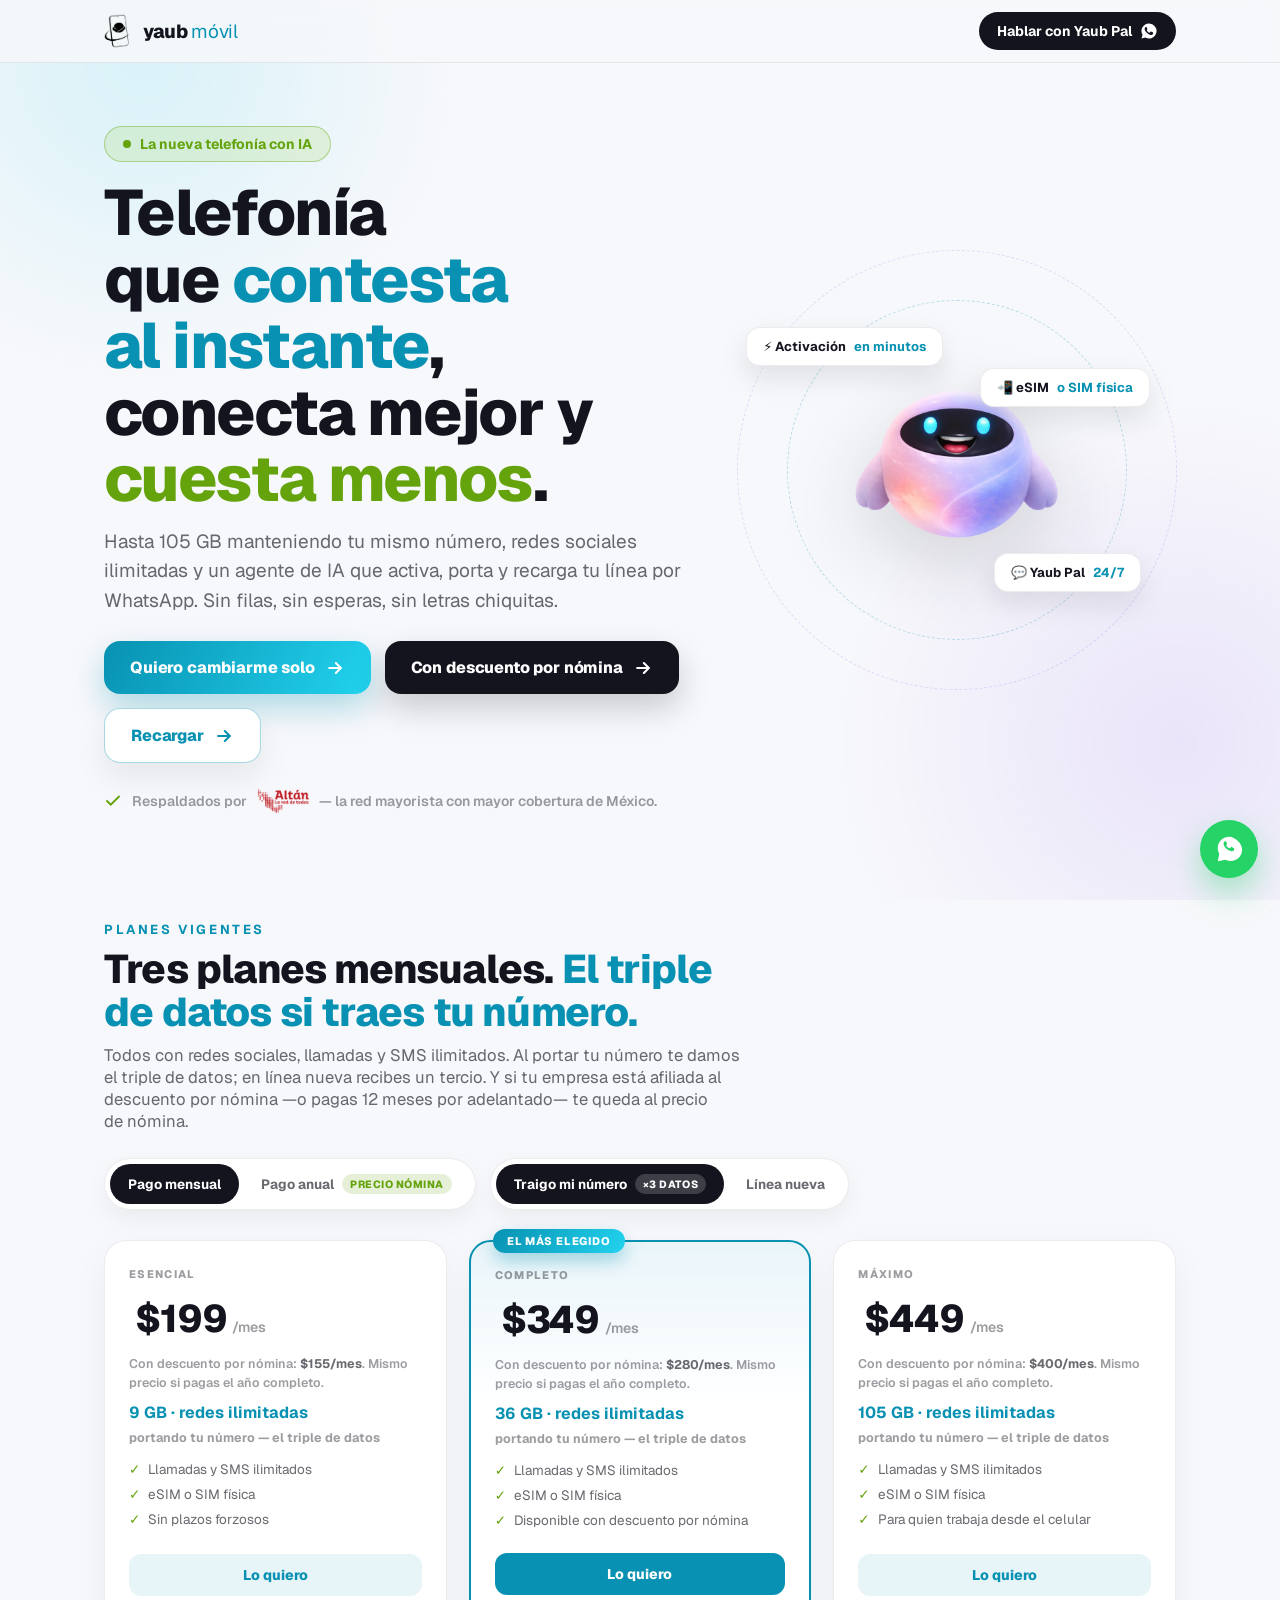
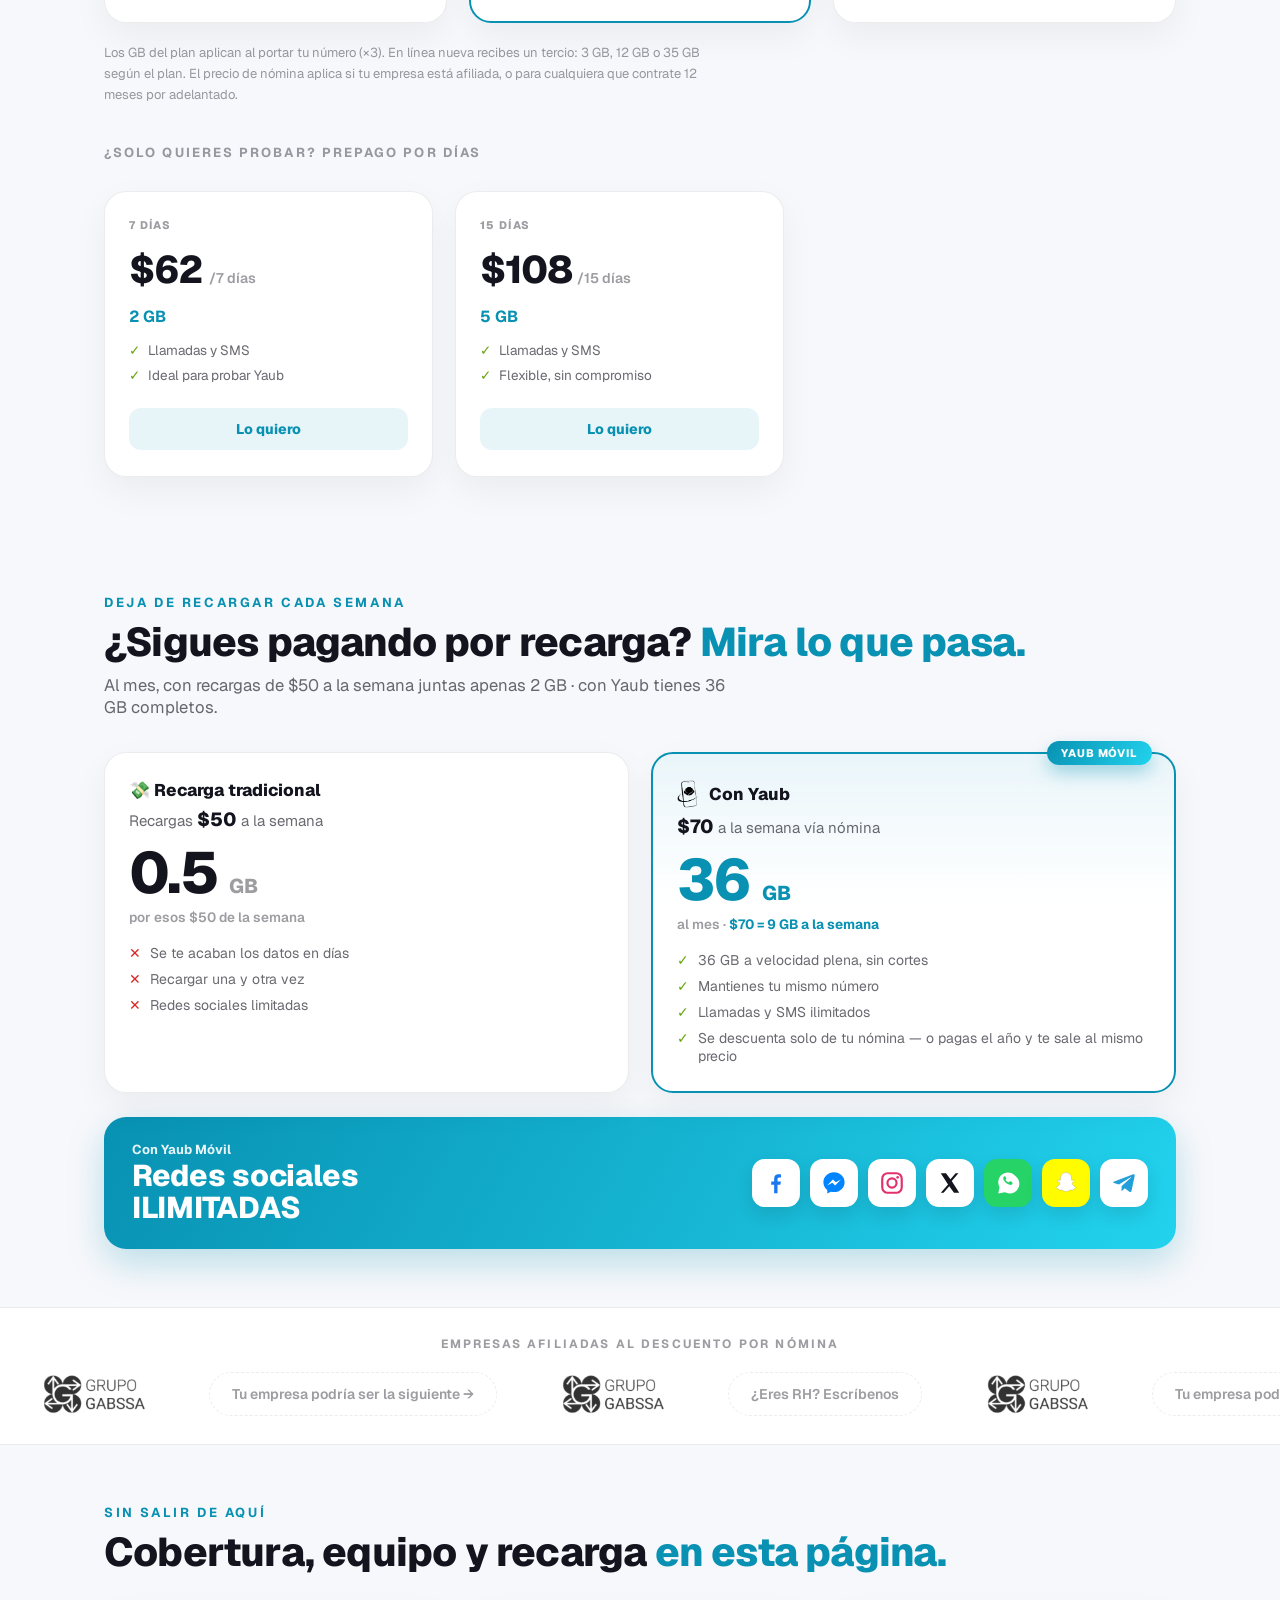
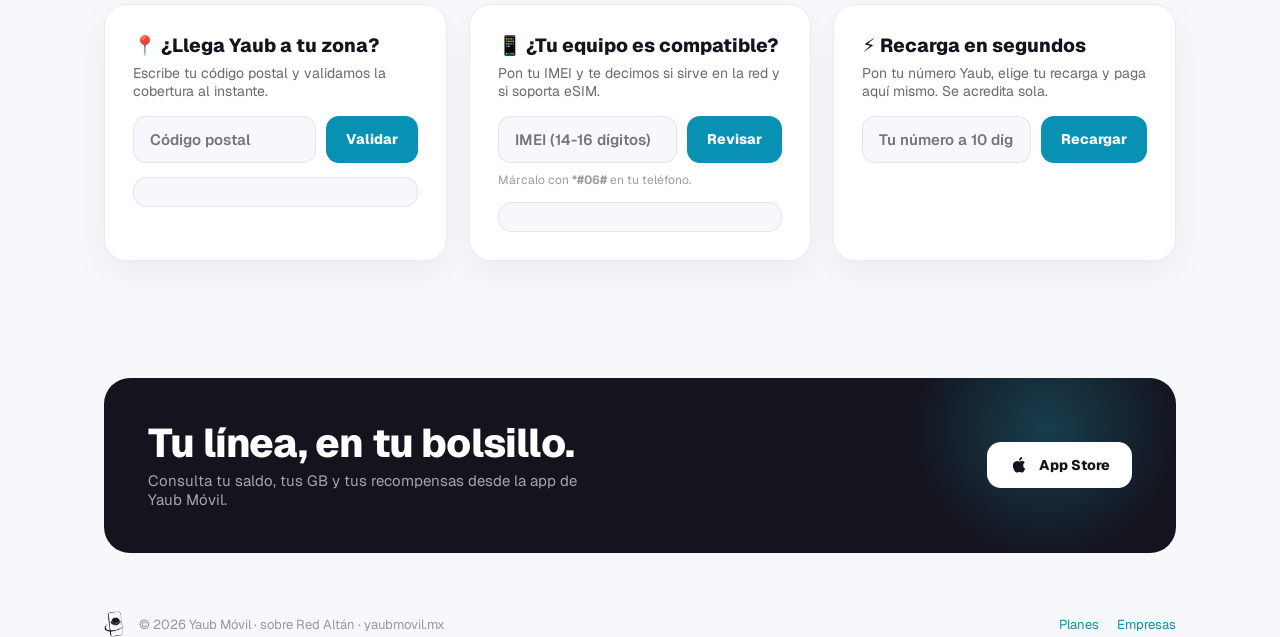
==== commit 865c9eca: "Tachar el precio de lista al cambiar a pago anual Al pasar a anual el precio simplemente se sustituí" ====
--- a/index.html
+++ b/index.html
@@ -247,6 +247,18 @@
 .plan .price-note b{color:var(--ink-2);}
 .plan .gb-cap{font-size:12.5px;font-weight:700;color:var(--ink-3);line-height:1.4;margin-top:-4px;}
 .plan .price .n.sm{font-size:clamp(30px,3vw,40px);}
+/* Precio de lista tachado al pasar a pago anual. Vive siempre en el DOM
+   (vacío en modo mensual, así no ocupa ancho) y la línea se dibuja con un
+   ::after que va de width:0 a 100%: tachar "en vivo" explica el descuento
+   mejor que sustituir el número de golpe. */
+.plan .price .was{position:relative;font-size:clamp(17px,1.7vw,22px);font-weight:800;letter-spacing:-0.02em;color:var(--ink-3);text-decoration:none;opacity:0;transform:translateY(3px);transition:opacity .3s var(--ease),transform .3s var(--ease);}
+.plan .price .was::after{content:"";position:absolute;left:-3px;top:52%;width:0;height:2.5px;border-radius:2px;background:#DC2626;transition:width .45s var(--ease) .15s;}
+.plan.is-anual .price .was{opacity:1;transform:none;}
+.plan.is-anual .price .was::after{width:calc(100% + 6px);}
+@media (prefers-reduced-motion:reduce){
+  .plan.is-anual .price .was{opacity:1;transform:none;}
+  .plan.is-anual .price .was::after{width:calc(100% + 6px);}
+}
 .plans-sep{margin-top:38px;font-size:13px;font-weight:700;letter-spacing:.16em;text-transform:uppercase;color:var(--ink-3);}
 .plan-legal{margin-top:20px;font-size:13px;color:var(--ink-3);line-height:1.6;max-width:70ch;}
 /* En móvil los switches ocupan el ancho completo y reparten sus dos
@@ -319,7 +331,7 @@
   <div class="plans plans-3">
     <div class="plan" data-r="" style="--r:0;" data-plan="" data-nombre="Esencial" data-pub="199" data-dxn="155" data-gb-porta="9" data-gb-nueva="3">
       <span class="tag">Esencial</span>
-      <div class="price"><span class="n sm" data-price="">$199</span><small>/mes</small></div>
+      <div class="price"><s class="was" data-was=""></s><span class="n sm" data-price="">$199</span><small>/mes</small></div>
       <p class="price-note" data-note=""></p>
       <span class="gb"><b data-gb="">9 GB</b> · redes ilimitadas</span>
       <span class="gb-cap" data-gb-cap=""></span>
@@ -329,7 +341,7 @@
     <div class="plan star" data-r="" style="--r:1;" data-plan="" data-nombre="Completo" data-pub="349" data-dxn="280" data-gb-porta="36" data-gb-nueva="12">
       <span class="ribbon">El más elegido</span>
       <span class="tag">Completo</span>
-      <div class="price"><span class="n sm" data-price="">$349</span><small>/mes</small></div>
+      <div class="price"><s class="was" data-was=""></s><span class="n sm" data-price="">$349</span><small>/mes</small></div>
       <p class="price-note" data-note=""></p>
       <span class="gb"><b data-gb="">36 GB</b> · redes ilimitadas</span>
       <span class="gb-cap" data-gb-cap=""></span>
@@ -338,7 +350,7 @@
     </div>
     <div class="plan" data-r="" style="--r:2;" data-plan="" data-nombre="Máximo" data-pub="449" data-dxn="400" data-gb-porta="105" data-gb-nueva="35">
       <span class="tag">Máximo</span>
-      <div class="price"><span class="n sm" data-price="">$449</span><small>/mes</small></div>
+      <div class="price"><s class="was" data-was=""></s><span class="n sm" data-price="">$449</span><small>/mes</small></div>
       <p class="price-note" data-note=""></p>
       <span class="gb"><b data-gb="">105 GB</b> · redes ilimitadas</span>
       <span class="gb-cap" data-gb-cap=""></span>
@@ -524,12 +536,16 @@
       const precio = anual ? dxn : pub;
 
       card.querySelector("[data-price]").textContent = mx(precio);
+      /* El precio de lista solo existe en modo anual; en mensual se vacía
+         (y no en display:none) para que el <s> conserve caja y la línea
+         pueda animarse al volver a entrar. */
+      card.querySelector("[data-was]").textContent = anual ? mx(pub) : "";
       card.querySelector("[data-gb]").textContent = gb + " GB";
       card.querySelector("[data-gb-cap]").textContent = porta
         ? "portando tu número — el triple de datos"
         : "en línea nueva · " + card.dataset.gbPorta + " GB si portas tu número";
       card.querySelector("[data-note]").innerHTML = anual
-        ? "Pagas <b>" + mx(dxn * 12) + "</b> por 12 meses (" + mx(dxn) + "/mes) · ahorras " + mx((pub - dxn) * 12) + " contra " + mx(pub) + " al mes."
+        ? "Pagas <b>" + mx(dxn * 12) + "</b> por 12 meses · ahorras " + mx((pub - dxn) * 12) + " al año."
         : "Con descuento por nómina: <b>" + mx(dxn) + "/mes</b>. Mismo precio si pagas el año completo.";
 
       const linea = porta ? "portando mi número" : "en línea nueva";
@@ -539,6 +555,12 @@
       const cta = card.querySelector("[data-plan-cta]");
       cta.dataset.wa = msg;
       cta.href = waUrl(msg);
+    });
+    /* La clase va en el frame siguiente: si se pone junto con el texto del
+       precio de lista, el navegador colapsa ambos cambios en un solo
+       recálculo y la tachadura aparece de golpe en vez de dibujarse. */
+    requestAnimationFrame(function(){
+      cards.forEach(card => card.classList.toggle("is-anual", anual));
     });
   }
 
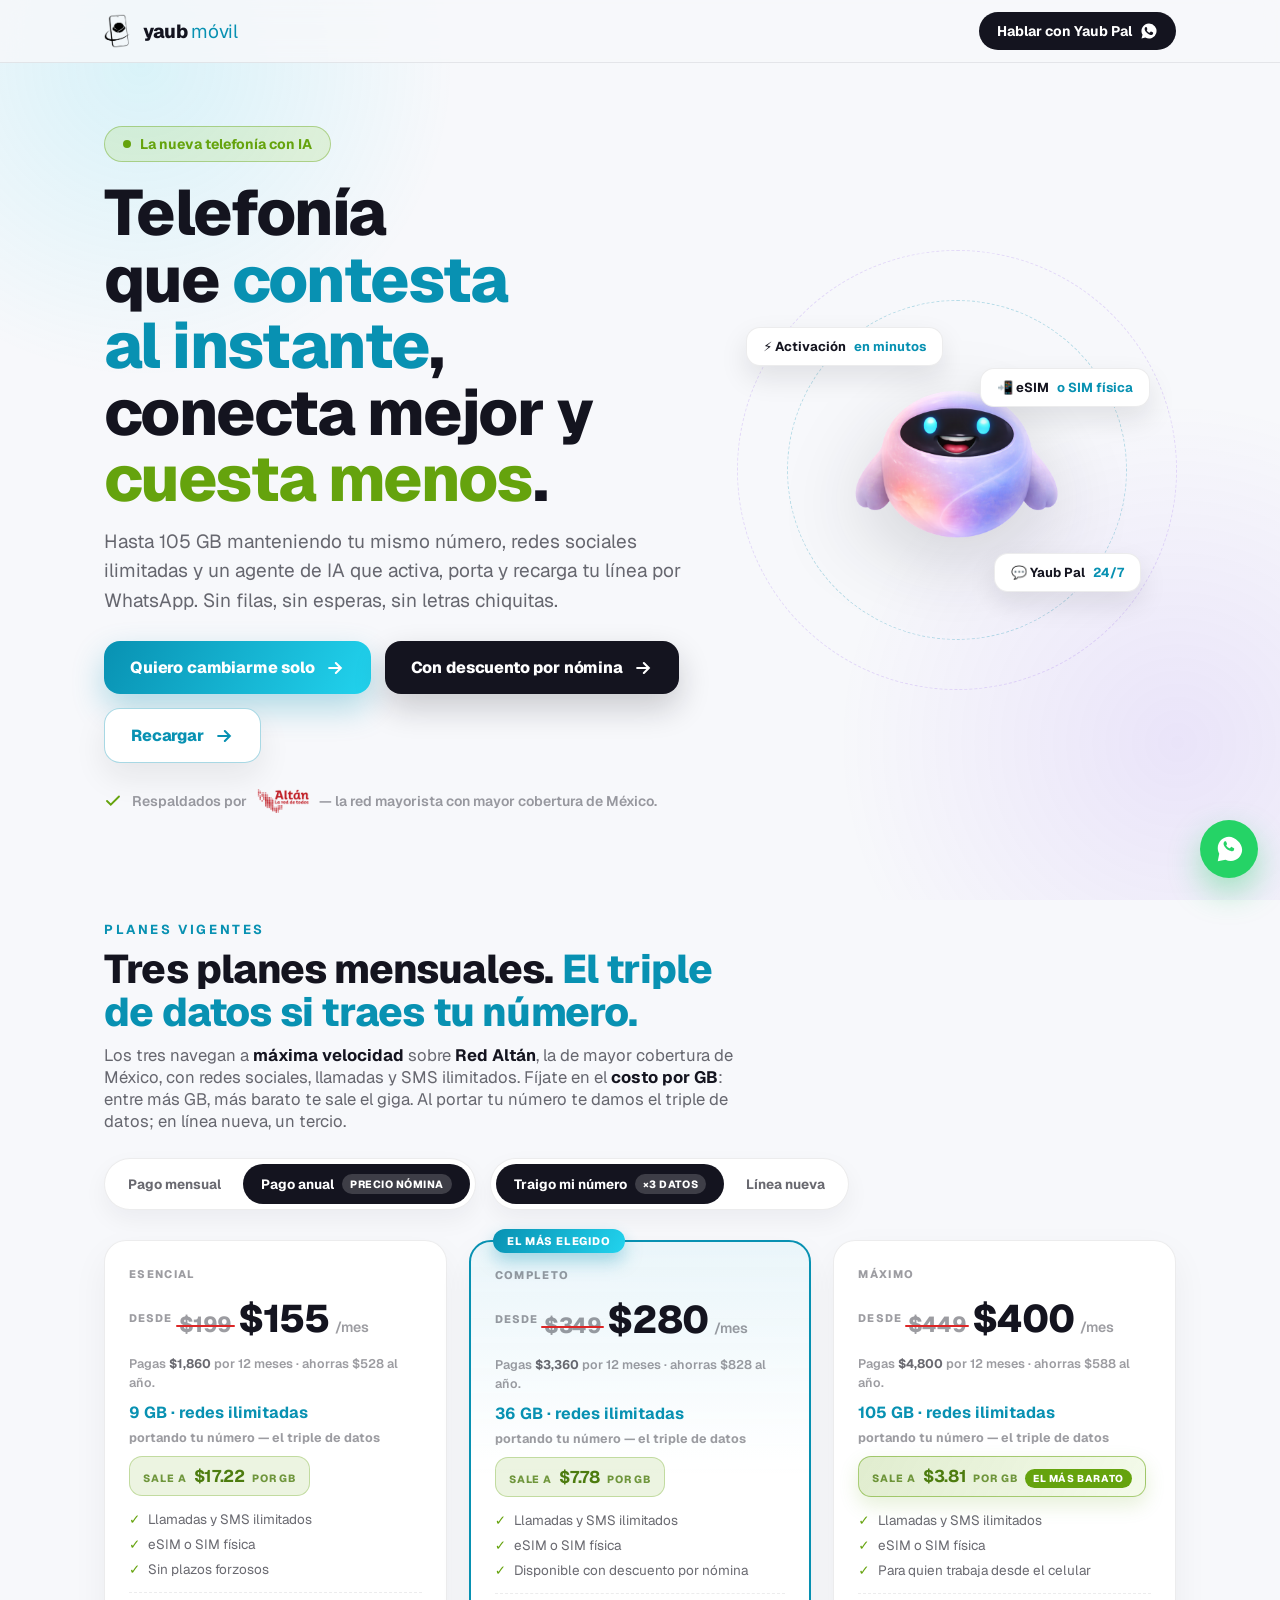
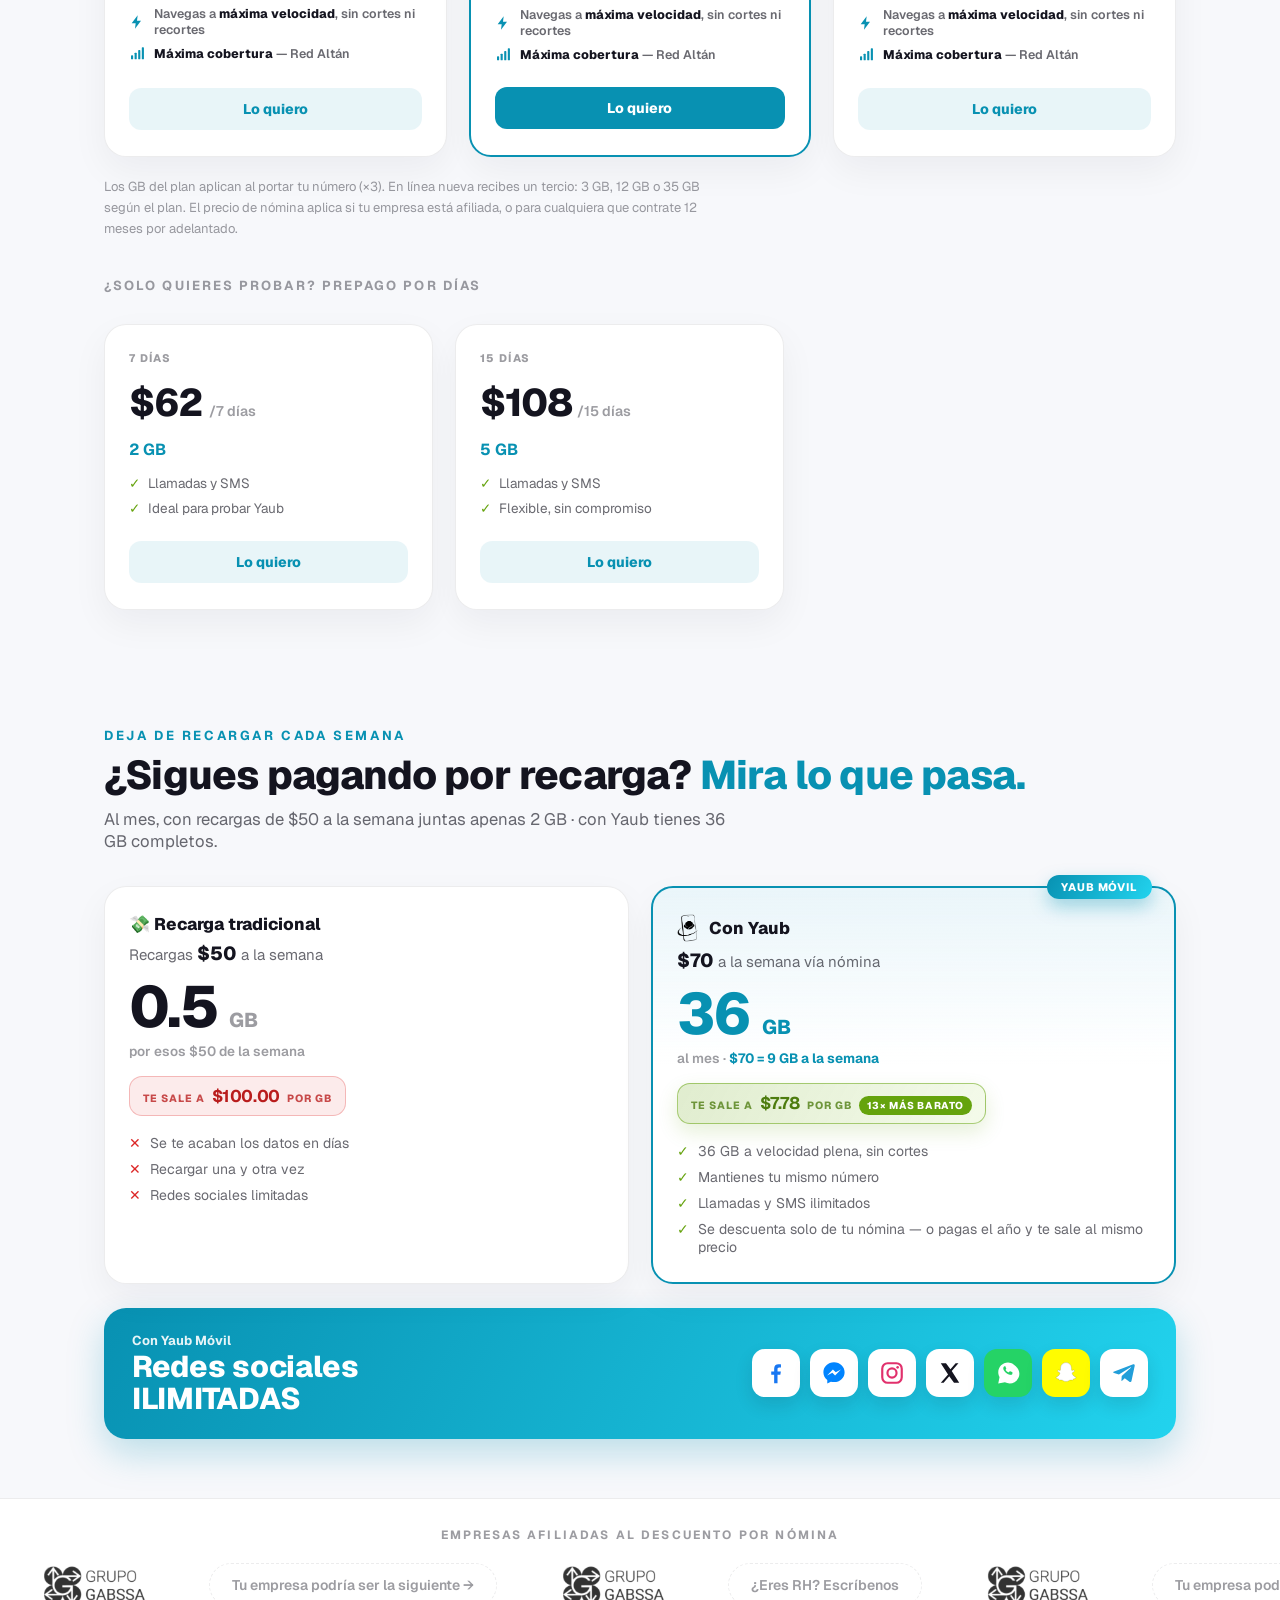
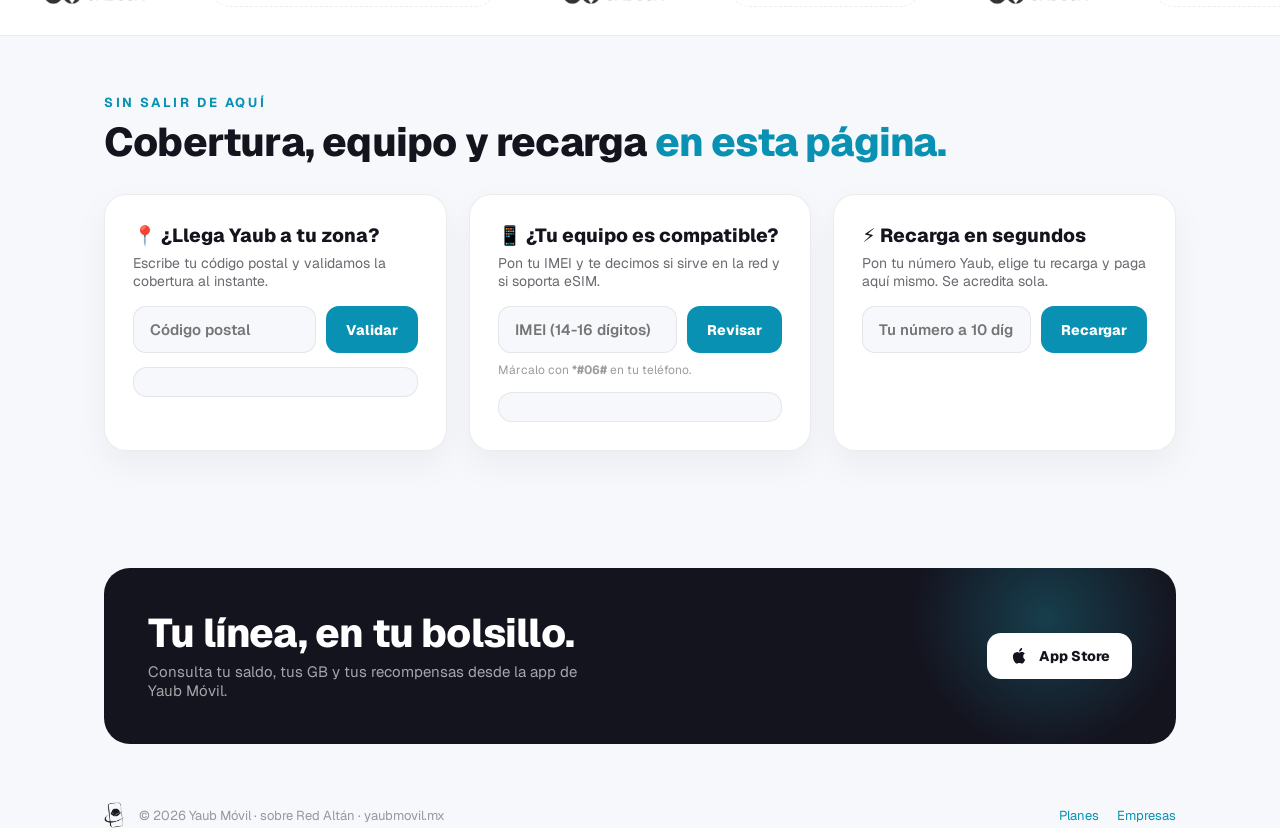
==== commit ff03a123: "Énfasis en costo por GB, velocidad y cobertura; abrir en anual con precio "desde" Costo por GB: cada" ====
--- a/index.html
+++ b/index.html
@@ -251,6 +251,12 @@
    (vacío en modo mensual, así no ocupa ancho) y la línea se dibuja con un
    ::after que va de width:0 a 100%: tachar "en vivo" explica el descuento
    mejor que sustituir el número de golpe. */
+/* "Desde" solo acompaña al precio grande cuando el grande ES el más
+   barato (modo anual, que es el que abre por default). En pago mensual
+   el número grande es el de lista, así que la etiqueta se oculta y el
+   precio bajo se sigue anunciando en la nota. */
+.plan .price .from{display:none;font-size:11px;font-weight:800;letter-spacing:.1em;text-transform:uppercase;color:var(--ink-3);align-self:center;}
+.plan.is-anual .price .from{display:inline-block;}
 .plan .price .was{position:relative;font-size:clamp(17px,1.7vw,22px);font-weight:800;letter-spacing:-0.02em;color:var(--ink-3);text-decoration:none;opacity:0;transform:translateY(3px);transition:opacity .3s var(--ease),transform .3s var(--ease);}
 .plan .price .was::after{content:"";position:absolute;left:-3px;top:52%;width:0;height:2.5px;border-radius:2px;background:#DC2626;transition:width .45s var(--ease) .15s;}
 .plan.is-anual .price .was{opacity:1;transform:none;}
@@ -259,6 +265,26 @@
   .plan.is-anual .price .was{opacity:1;transform:none;}
   .plan.is-anual .price .was::after{width:calc(100% + 6px);}
 }
+/* Énfasis en el costo por GB: es el argumento que separa a los tres
+   planes entre sí (a más GB, más barato el giga), y el que gana contra
+   la recarga semanal. Se recalcula con los switches, así que también
+   deja ver cuánto mejora el giga al portar el número o pagar anual.
+   La etiqueta "el más barato" se pone sola en el plan con el menor
+   costo por GB — no se hardcodea, para que siga siendo cierta si
+   cambian los precios. */
+.ppgb{align-self:flex-start;display:inline-flex;align-items:baseline;gap:7px;flex-wrap:wrap;background:rgba(101,163,13,0.12);border:1px solid rgba(101,163,13,0.30);color:#4D7C0F;font-size:17px;font-weight:800;letter-spacing:-0.02em;padding:8px 13px;border-radius:13px;transition:background .35s,border-color .35s,box-shadow .35s;}
+.ppgb .lbl{font-size:10.5px;font-weight:800;letter-spacing:.09em;text-transform:uppercase;opacity:.78;}
+.ppgb .flag{display:none;}
+.best-gb .ppgb{background:linear-gradient(120deg,rgba(101,163,13,0.20),rgba(132,204,22,0.09));border-color:rgba(101,163,13,0.52);box-shadow:0 8px 20px rgba(101,163,13,0.16);}
+.ppgb.bad{background:rgba(220,38,38,0.09);border-color:rgba(220,38,38,0.26);color:#B91C1C;}
+.vs-card .ppgb{margin-top:10px;}
+.best-gb .ppgb .flag{display:inline-block;font-style:normal;font-size:10px;font-weight:800;letter-spacing:.06em;text-transform:uppercase;background:var(--lime);color:#fff;padding:3px 8px;border-radius:999px;}
+/* Velocidad y cobertura: van en todos los planes, así que no compiten
+   con los ✓ de la tarjeta — quedan en su propia franja al pie. */
+.plan .perks{display:flex;flex-direction:column;gap:7px;margin-top:4px;padding-top:13px;border-top:1px dashed var(--line);}
+.plan .perk{display:flex;align-items:center;gap:9px;font-size:12.5px;font-weight:600;color:var(--ink-2);line-height:1.3;}
+.plan .perk svg{width:16px;height:16px;flex:none;color:var(--cyan);}
+.plan .perk b{color:var(--ink);font-weight:800;}
 .plans-sep{margin-top:38px;font-size:13px;font-weight:700;letter-spacing:.16em;text-transform:uppercase;color:var(--ink-3);}
 .plan-legal{margin-top:20px;font-size:13px;color:var(--ink-3);line-height:1.6;max-width:70ch;}
 /* En móvil los switches ocupan el ancho completo y reparten sus dos
@@ -315,12 +341,12 @@
 <section class="wrap" id="planes">
   <p class="kicker" data-r="">Planes vigentes</p>
   <h2 data-r="">Tres planes mensuales. <span style="color:var(--cyan);">El triple de datos si traes tu número.</span></h2>
-  <p class="lead" data-r="">Todos con redes sociales, llamadas y SMS ilimitados. Al portar tu número te damos el triple de datos; en línea nueva recibes un tercio. Y si tu empresa está afiliada al descuento por nómina —o pagas 12 meses por adelantado— te queda al precio de nómina.</p>
+  <p class="lead" data-r="">Los tres navegan a <b style="color:var(--ink);">máxima velocidad</b> sobre <b style="color:var(--ink);">Red Altán</b>, la de mayor cobertura de México, con redes sociales, llamadas y SMS ilimitados. Fíjate en el <b style="color:var(--ink);">costo por GB</b>: entre más GB, más barato te sale el giga. Al portar tu número te damos el triple de datos; en línea nueva, un tercio.</p>
 
   <div class="plan-switches" data-r="">
     <div class="switch" data-switch="pago" role="group" aria-label="Forma de pago">
-      <button type="button" class="on" data-val="mensual" aria-pressed="true">Pago mensual</button>
-      <button type="button" data-val="anual" aria-pressed="false">Pago anual <span class="pill">precio nómina</span></button>
+      <button type="button" data-val="mensual" aria-pressed="false">Pago mensual</button>
+      <button type="button" class="on" data-val="anual" aria-pressed="true">Pago anual <span class="pill">precio nómina</span></button>
     </div>
     <div class="switch" data-switch="linea" role="group" aria-label="Tipo de línea">
       <button type="button" class="on" data-val="porta" aria-pressed="true">Traigo mi número <span class="pill">×3 datos</span></button>
@@ -331,30 +357,45 @@
   <div class="plans plans-3">
     <div class="plan" data-r="" style="--r:0;" data-plan="" data-nombre="Esencial" data-pub="199" data-dxn="155" data-gb-porta="9" data-gb-nueva="3">
       <span class="tag">Esencial</span>
-      <div class="price"><s class="was" data-was=""></s><span class="n sm" data-price="">$199</span><small>/mes</small></div>
+      <div class="price"><span class="from">Desde</span><s class="was" data-was=""></s><span class="n sm" data-price="">$199</span><small>/mes</small></div>
       <p class="price-note" data-note=""></p>
       <span class="gb"><b data-gb="">9 GB</b> · redes ilimitadas</span>
       <span class="gb-cap" data-gb-cap=""></span>
+      <span class="ppgb"><span class="lbl">sale a</span><b data-ppgb="">$0</b><span class="lbl">por GB</span><i class="flag">el más barato</i></span>
       <ul><li>Llamadas y SMS ilimitados</li><li>eSIM o SIM física</li><li>Sin plazos forzosos</li></ul>
+      <div class="perks">
+        <span class="perk"><svg viewBox="0 0 24 24" fill="currentColor"><path d="M13 2 4 14h6l-1 8 9-12h-6l1-8z"></path></svg><span>Navegas a <b>máxima velocidad</b>, sin cortes ni recortes</span></span>
+        <span class="perk"><svg viewBox="0 0 24 24" fill="currentColor"><rect x="3" y="14" width="3.2" height="6" rx="1"></rect><rect x="8.4" y="10" width="3.2" height="10" rx="1"></rect><rect x="13.8" y="6" width="3.2" height="14" rx="1"></rect><rect x="19.2" y="2" width="3.2" height="18" rx="1"></rect></svg><span><b>Máxima cobertura</b> — Red Altán</span></span>
+      </div>
       <div class="go"><a href="#" data-plan-cta="" data-wa="Hola 👋 Quiero el plan Esencial de Yaub Móvil">Lo quiero</a></div>
     </div>
     <div class="plan star" data-r="" style="--r:1;" data-plan="" data-nombre="Completo" data-pub="349" data-dxn="280" data-gb-porta="36" data-gb-nueva="12">
       <span class="ribbon">El más elegido</span>
       <span class="tag">Completo</span>
-      <div class="price"><s class="was" data-was=""></s><span class="n sm" data-price="">$349</span><small>/mes</small></div>
+      <div class="price"><span class="from">Desde</span><s class="was" data-was=""></s><span class="n sm" data-price="">$349</span><small>/mes</small></div>
       <p class="price-note" data-note=""></p>
       <span class="gb"><b data-gb="">36 GB</b> · redes ilimitadas</span>
       <span class="gb-cap" data-gb-cap=""></span>
+      <span class="ppgb"><span class="lbl">sale a</span><b data-ppgb="">$0</b><span class="lbl">por GB</span><i class="flag">el más barato</i></span>
       <ul><li>Llamadas y SMS ilimitados</li><li>eSIM o SIM física</li><li>Disponible con descuento por nómina</li></ul>
+      <div class="perks">
+        <span class="perk"><svg viewBox="0 0 24 24" fill="currentColor"><path d="M13 2 4 14h6l-1 8 9-12h-6l1-8z"></path></svg><span>Navegas a <b>máxima velocidad</b>, sin cortes ni recortes</span></span>
+        <span class="perk"><svg viewBox="0 0 24 24" fill="currentColor"><rect x="3" y="14" width="3.2" height="6" rx="1"></rect><rect x="8.4" y="10" width="3.2" height="10" rx="1"></rect><rect x="13.8" y="6" width="3.2" height="14" rx="1"></rect><rect x="19.2" y="2" width="3.2" height="18" rx="1"></rect></svg><span><b>Máxima cobertura</b> — Red Altán</span></span>
+      </div>
       <div class="go"><a href="#" data-plan-cta="" data-wa="Hola 👋 Quiero el plan Completo de Yaub Móvil">Lo quiero</a></div>
     </div>
     <div class="plan" data-r="" style="--r:2;" data-plan="" data-nombre="Máximo" data-pub="449" data-dxn="400" data-gb-porta="105" data-gb-nueva="35">
       <span class="tag">Máximo</span>
-      <div class="price"><s class="was" data-was=""></s><span class="n sm" data-price="">$449</span><small>/mes</small></div>
+      <div class="price"><span class="from">Desde</span><s class="was" data-was=""></s><span class="n sm" data-price="">$449</span><small>/mes</small></div>
       <p class="price-note" data-note=""></p>
       <span class="gb"><b data-gb="">105 GB</b> · redes ilimitadas</span>
       <span class="gb-cap" data-gb-cap=""></span>
+      <span class="ppgb"><span class="lbl">sale a</span><b data-ppgb="">$0</b><span class="lbl">por GB</span><i class="flag">el más barato</i></span>
       <ul><li>Llamadas y SMS ilimitados</li><li>eSIM o SIM física</li><li>Para quien trabaja desde el celular</li></ul>
+      <div class="perks">
+        <span class="perk"><svg viewBox="0 0 24 24" fill="currentColor"><path d="M13 2 4 14h6l-1 8 9-12h-6l1-8z"></path></svg><span>Navegas a <b>máxima velocidad</b>, sin cortes ni recortes</span></span>
+        <span class="perk"><svg viewBox="0 0 24 24" fill="currentColor"><rect x="3" y="14" width="3.2" height="6" rx="1"></rect><rect x="8.4" y="10" width="3.2" height="10" rx="1"></rect><rect x="13.8" y="6" width="3.2" height="14" rx="1"></rect><rect x="19.2" y="2" width="3.2" height="18" rx="1"></rect></svg><span><b>Máxima cobertura</b> — Red Altán</span></span>
+      </div>
       <div class="go"><a href="#" data-plan-cta="" data-wa="Hola 👋 Quiero el plan Máximo de Yaub Móvil">Lo quiero</a></div>
     </div>
   </div>
@@ -390,14 +431,16 @@
       <p class="line">Recargas <b>$50</b> a la semana</p>
       <div class="big">0.5 <small>GB</small></div>
       <p class="cap">por esos $50 de la semana</p>
+      <span class="ppgb bad"><span class="lbl">te sale a</span><b>$100.00</b><span class="lbl">por GB</span></span>
       <ul><li>Se te acaban los datos en días</li><li>Recargar una y otra vez</li><li>Redes sociales limitadas</li></ul>
     </div>
-    <div class="vs-card good" data-r="" style="--r:1;">
+    <div class="vs-card good best-gb" data-r="" style="--r:1;">
       <span class="badge2">Yaub Móvil</span>
       <span class="who"><img src="assets/yaubmovil-logo-dark.png" alt="Yaub Móvil"> Con Yaub</span>
       <p class="line"><b>$70</b> a la semana vía nómina</p>
       <div class="big cy">36 <small>GB</small></div>
       <p class="cap">al mes · <b style="color:var(--cyan);">$70 = 9 GB a la semana</b></p>
+      <span class="ppgb"><span class="lbl">te sale a</span><b>$7.78</b><span class="lbl">por GB</span><i class="flag">13× más barato</i></span>
       <ul><li>36 GB a velocidad plena, sin cortes</li><li>Mantienes tu mismo número</li><li>Llamadas y SMS ilimitados</li><li>Se descuenta solo de tu nómina — o pagas el año y te sale al mismo precio</li></ul>
     </div>
   </div>
@@ -522,19 +565,29 @@
    ============================================================ */
 (function(){
   const mx = n => "$" + n.toLocaleString("es-MX");
+  /* El costo por GB casi nunca es entero, así que va con dos decimales
+     fijos: "$9.69 por GB" compara mejor que "$9.7" o "$10". */
+  const mxc = n => "$" + n.toLocaleString("es-MX", { minimumFractionDigits: 2, maximumFractionDigits: 2 });
   const cards = Array.from(document.querySelectorAll("[data-plan]"));
   if (!cards.length) return;
-  const state = { pago: "mensual", linea: "porta" };
+  /* Abre en ANUAL a propósito: es el precio más bajo de cada plan, y así
+     lo primero que se ve grande es el "desde". */
+  const state = { pago: "anual", linea: "porta" };
 
   function render(){
     const anual = state.pago === "anual";
     const porta = state.linea === "porta";
-    cards.forEach(card => {
+    const costos = cards.map(card => (anual ? +card.dataset.dxn : +card.dataset.pub) /
+      +(porta ? card.dataset.gbPorta : card.dataset.gbNueva));
+    const mejor = Math.min.apply(null, costos);
+    cards.forEach((card, i) => {
       const pub = +card.dataset.pub, dxn = +card.dataset.dxn;
       const nombre = card.dataset.nombre;
       const gb = porta ? card.dataset.gbPorta : card.dataset.gbNueva;
       const precio = anual ? dxn : pub;
 
+      card.querySelector("[data-ppgb]").textContent = mxc(costos[i]);
+      card.classList.toggle("best-gb", costos[i] === mejor);
       card.querySelector("[data-price]").textContent = mx(precio);
       /* El precio de lista solo existe en modo anual; en mensual se vacía
          (y no en display:none) para que el <s> conserve caja y la línea
@@ -546,7 +599,7 @@
         : "en línea nueva · " + card.dataset.gbPorta + " GB si portas tu número";
       card.querySelector("[data-note]").innerHTML = anual
         ? "Pagas <b>" + mx(dxn * 12) + "</b> por 12 meses · ahorras " + mx((pub - dxn) * 12) + " al año."
-        : "Con descuento por nómina: <b>" + mx(dxn) + "/mes</b>. Mismo precio si pagas el año completo.";
+        : "Mes a mes, sin plazo. <b>" + mx(dxn) + "/mes</b> con nómina o pagando el año.";
 
       const linea = porta ? "portando mi número" : "en línea nueva";
       const msg = anual
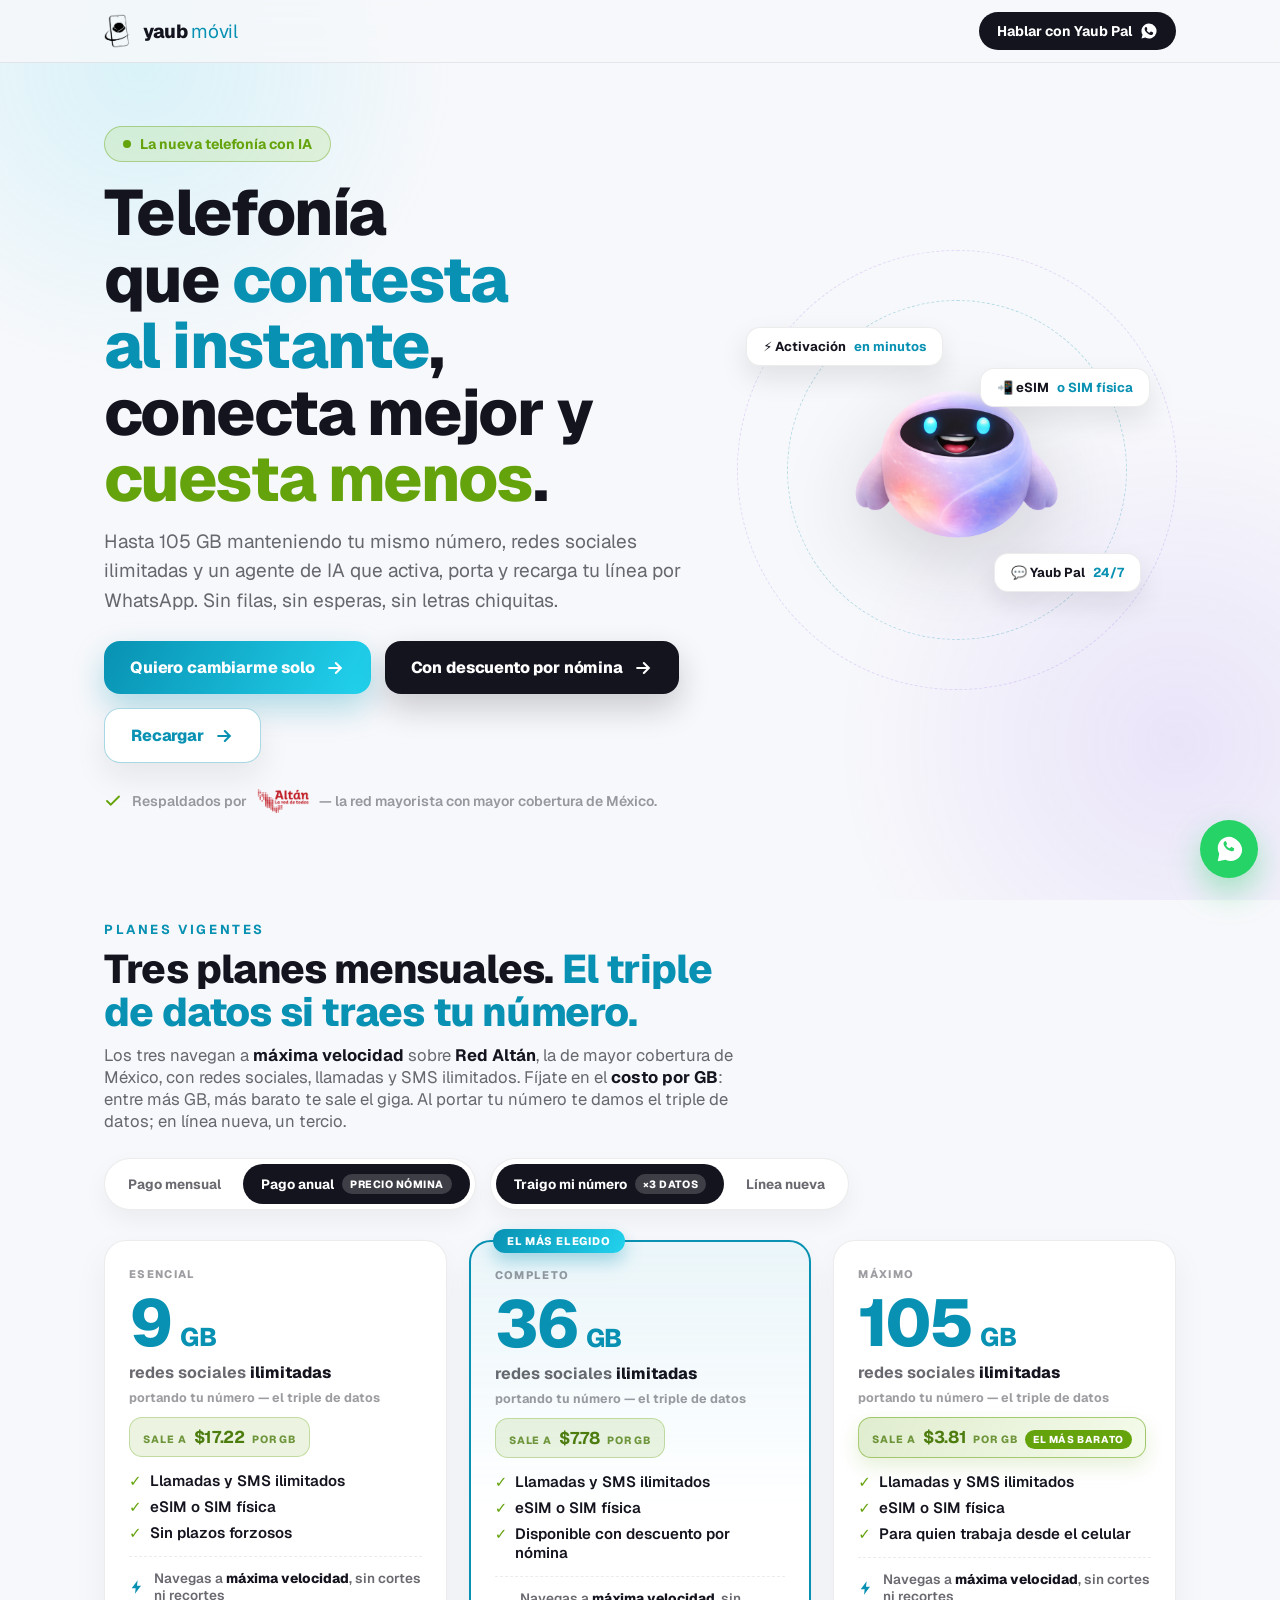
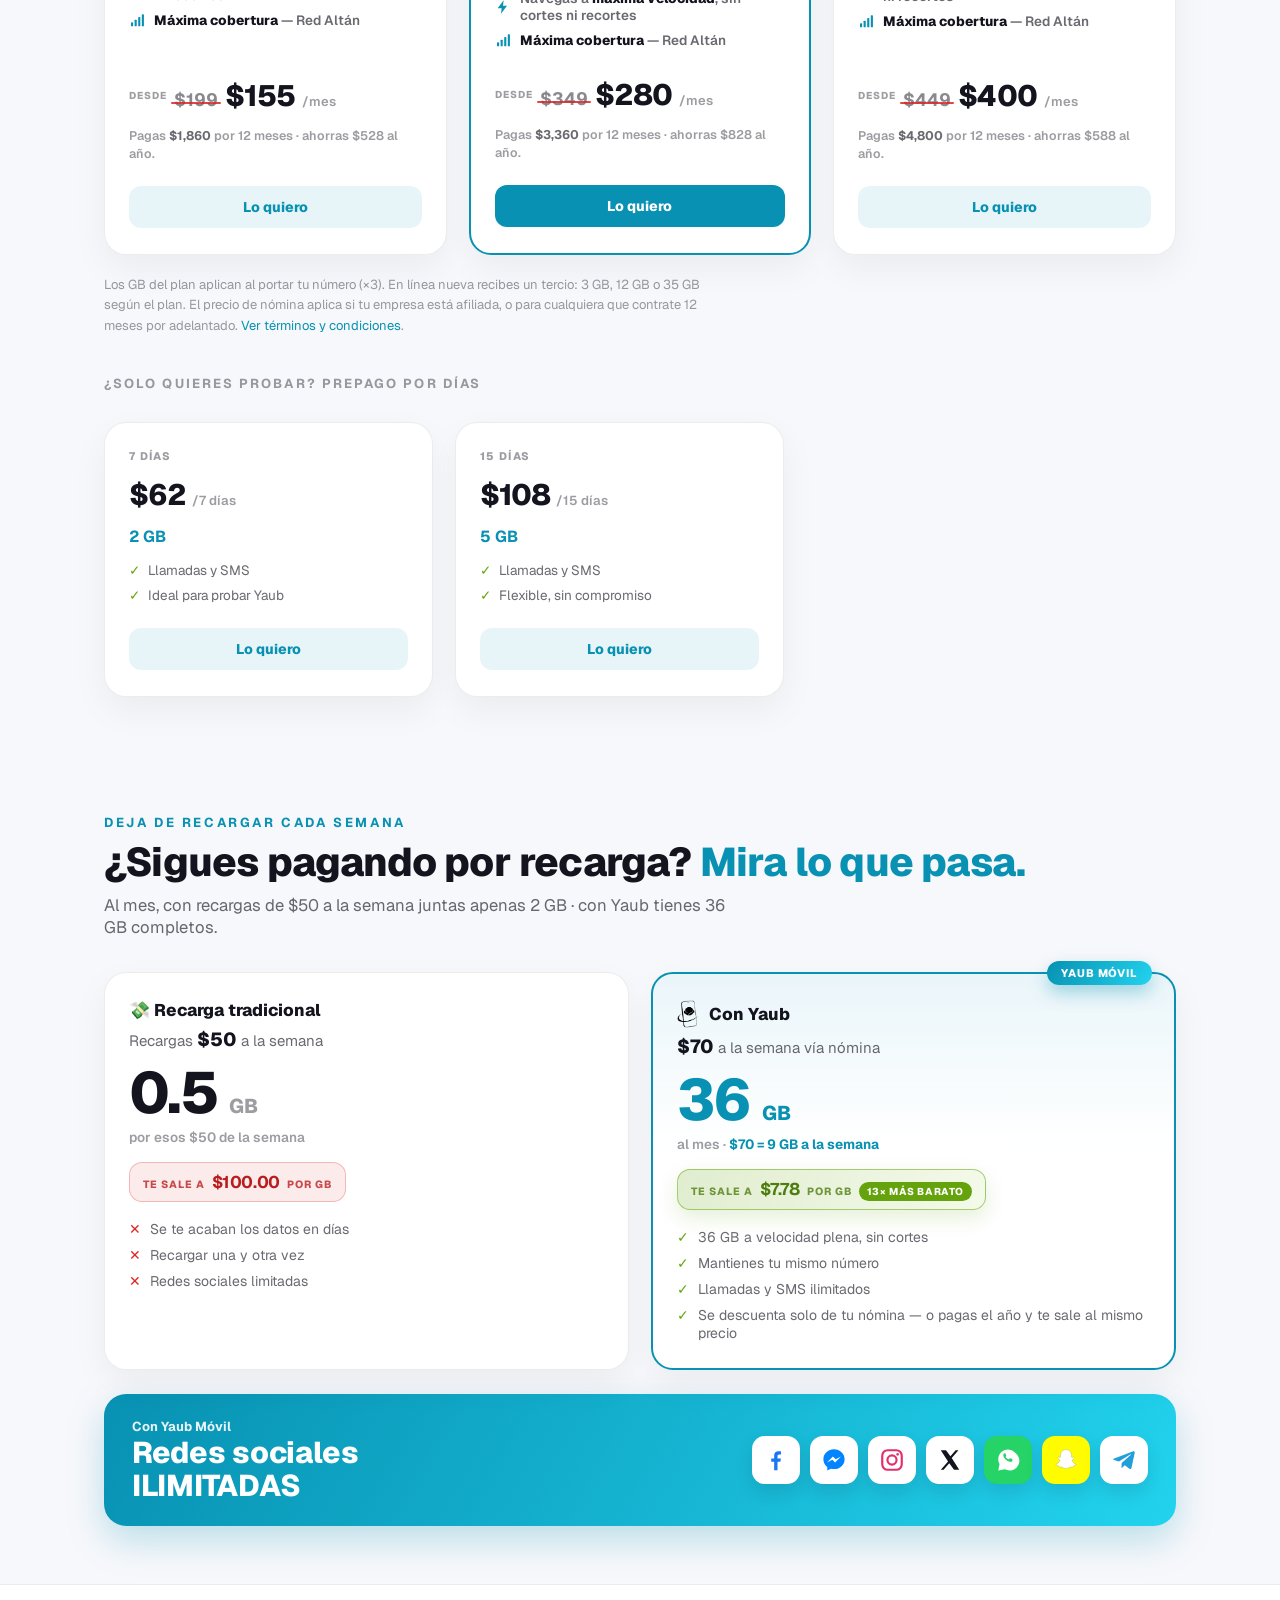
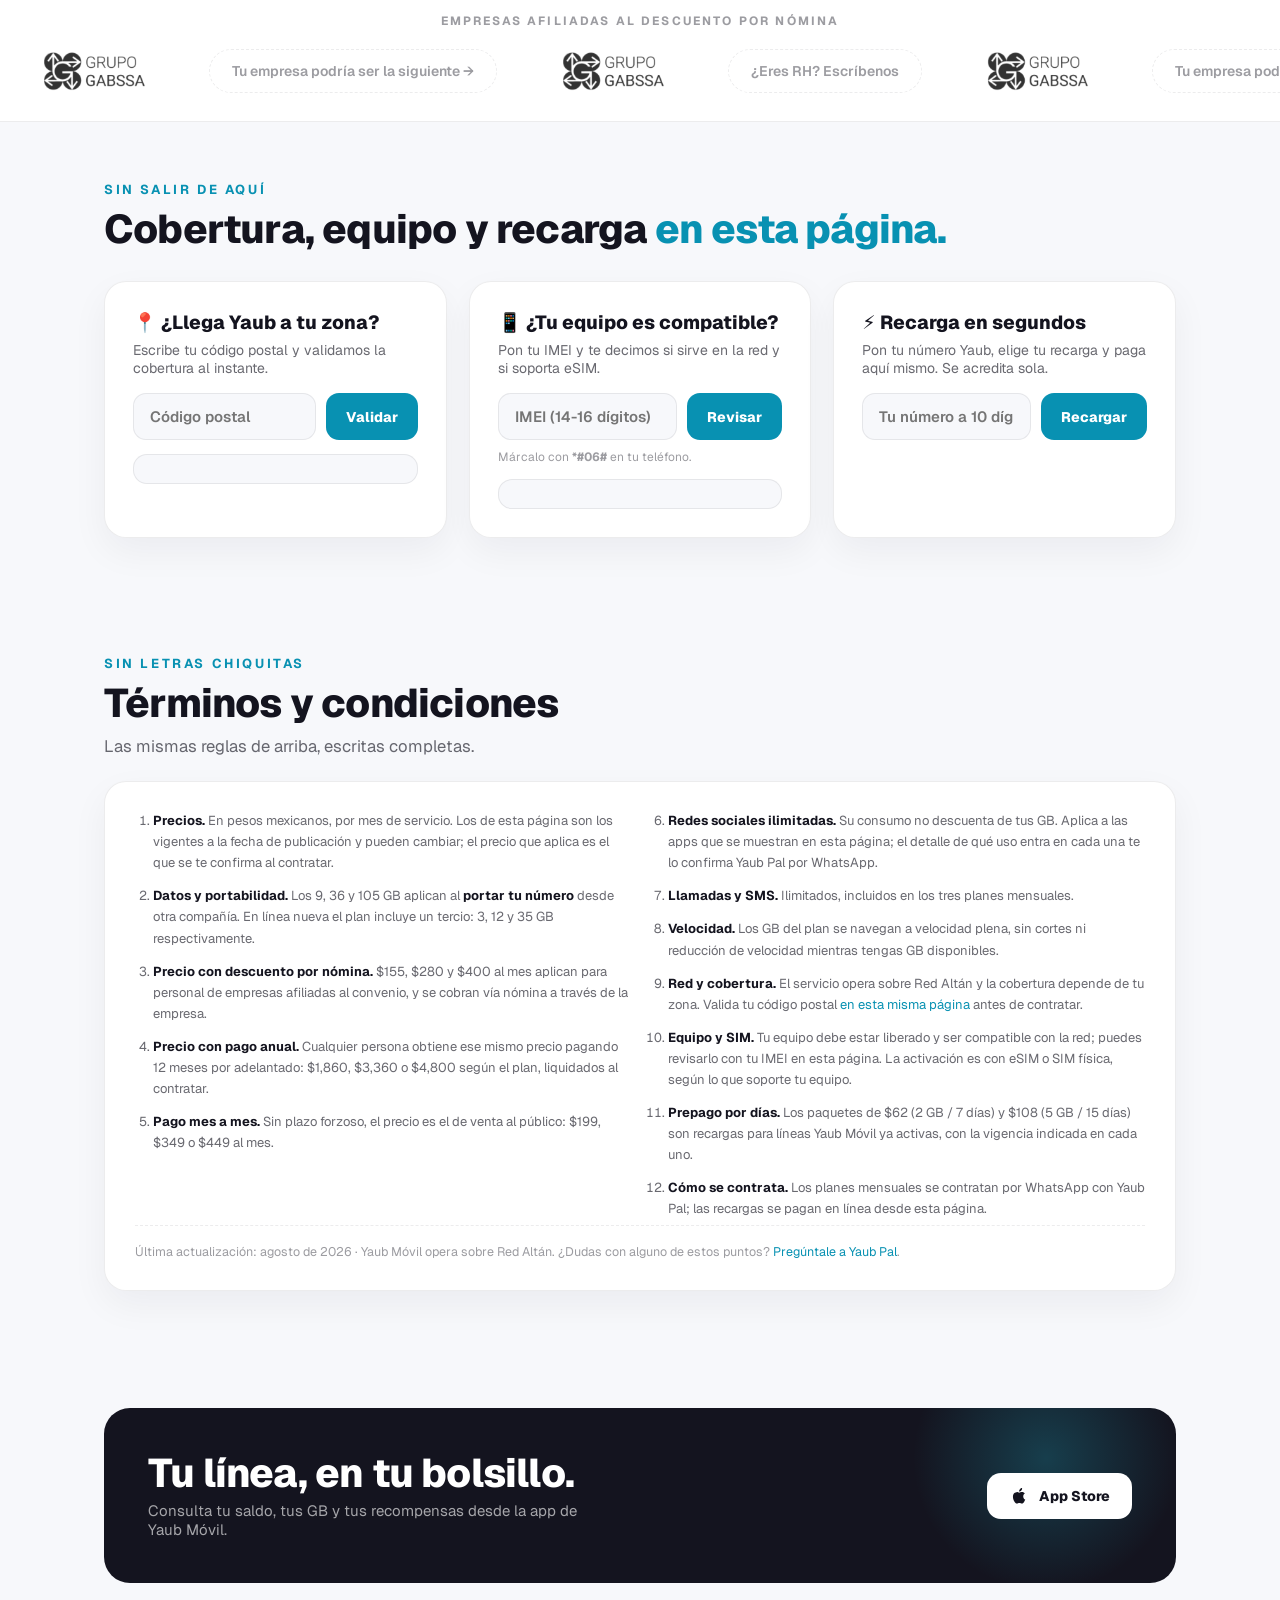
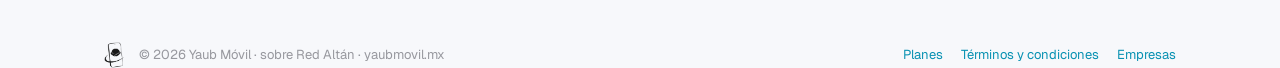
==== commit 7833a5c9: "Invertir la jerarquía de la tarjeta, arreglar el tachado y publicar términos Tachado: la línea partí" ====
--- a/index.html
+++ b/index.html
@@ -257,14 +257,39 @@
    precio bajo se sigue anunciando en la nota. */
 .plan .price .from{display:none;font-size:11px;font-weight:800;letter-spacing:.1em;text-transform:uppercase;color:var(--ink-3);align-self:center;}
 .plan.is-anual .price .from{display:inline-block;}
-.plan .price .was{position:relative;font-size:clamp(17px,1.7vw,22px);font-weight:800;letter-spacing:-0.02em;color:var(--ink-3);text-decoration:none;opacity:0;transform:translateY(3px);transition:opacity .3s var(--ease),transform .3s var(--ease);}
-.plan .price .was::after{content:"";position:absolute;left:-3px;top:52%;width:0;height:2.5px;border-radius:2px;background:#DC2626;transition:width .45s var(--ease) .15s;}
+/* La línea cruza abajo del centro (top:64%) y es delgada a propósito:
+   partiendo los dígitos por la mitad, "$199" se leía "$100" — el 9
+   tachado a media altura pierde el trazo que lo distingue del 0.
+   El número va en peso 700 y en gris medio, no en el gris más claro,
+   porque tachado y descolorido se volvía ilegible. */
+.plan .price .was{position:relative;font-size:clamp(17px,1.7vw,22px);font-weight:700;letter-spacing:0;color:rgba(20,20,31,0.50);text-decoration:none;opacity:0;transform:translateY(3px);transition:opacity .3s var(--ease),transform .3s var(--ease);}
+.plan .price .was::after{content:"";position:absolute;left:-3px;top:60%;width:0;height:1.8px;border-radius:2px;background:rgba(220,38,38,0.85);transition:width .45s var(--ease) .15s;}
 .plan.is-anual .price .was{opacity:1;transform:none;}
 .plan.is-anual .price .was::after{width:calc(100% + 6px);}
 @media (prefers-reduced-motion:reduce){
   .plan.is-anual .price .was{opacity:1;transform:none;}
   .plan.is-anual .price .was::after{width:calc(100% + 6px);}
 }
+/* Jerarquía de la tarjeta: manda lo que te llevas (GB y beneficios),
+   no lo que pagas. Los GB son el titular, el precio baja al pie —
+   pegado al CTA, que es donde se decide— en cuerpo chico. */
+.plan .gb-big{display:flex;align-items:baseline;gap:9px;color:var(--cyan);line-height:.92;margin-top:2px;}
+.plan .gb-big b{font-size:clamp(48px,5.2vw,66px);font-weight:800;letter-spacing:-0.045em;}
+.plan .gb-big span{font-size:clamp(20px,2vw,26px);font-weight:800;letter-spacing:-0.02em;}
+.plan .gb-sub{font-size:16px;font-weight:700;color:var(--ink-2);margin-top:-2px;}
+.plan .gb-sub b{color:var(--ink);font-weight:800;}
+.plan[data-plan] ul li{font-size:15px;color:var(--ink);font-weight:600;}
+.plan[data-plan] .perk{font-size:13.5px;}
+/* El precio y su nota se van al pie: margin-top:auto en el precio (y no
+   en .go, que es donde lo tienen las tarjetas de prepago) empuja el
+   bloque completo precio + nota + CTA hacia abajo y deja las tarjetas
+   alineadas entre sí aunque tengan distinto número de viñetas. */
+.plan[data-plan] .price{margin-top:auto;padding-top:16px;align-items:baseline;flex-wrap:wrap;gap:7px;}
+.plan[data-plan] .go{margin-top:0;padding-top:12px;}
+.plan .price .n.sm{font-size:clamp(26px,2.3vw,32px);}
+.plan .price small{font-size:13px;}
+.plan .price .was{font-size:clamp(15px,1.4vw,18px);}
+.plan .price .from{font-size:10px;}
 /* Énfasis en el costo por GB: es el argumento que separa a los tres
    planes entre sí (a más GB, más barato el giga), y el que gana contra
    la recarga semanal. Se recalcula con los switches, así que también
@@ -285,6 +310,12 @@
 .plan .perk{display:flex;align-items:center;gap:9px;font-size:12.5px;font-weight:600;color:var(--ink-2);line-height:1.3;}
 .plan .perk svg{width:16px;height:16px;flex:none;color:var(--cyan);}
 .plan .perk b{color:var(--ink);font-weight:800;}
+.legal-box{margin-top:24px;background:var(--surface);border:1px solid var(--line);border-radius:22px;padding:28px 30px;box-shadow:0 14px 36px rgba(20,20,31,0.05);}
+.legal-box ol{margin:0;padding-left:18px;columns:2;column-gap:38px;}
+.legal-box li{font-size:13px;line-height:1.62;color:var(--ink-2);margin-bottom:12px;break-inside:avoid;}
+.legal-box li b{color:var(--ink);}
+.legal-upd{margin-top:6px;padding-top:16px;border-top:1px dashed var(--line);font-size:12.5px;color:var(--ink-3);line-height:1.6;}
+@media (max-width:760px){.legal-box{padding:24px 22px;}.legal-box ol{columns:1;}}
 .plans-sep{margin-top:38px;font-size:13px;font-weight:700;letter-spacing:.16em;text-transform:uppercase;color:var(--ink-3);}
 .plan-legal{margin-top:20px;font-size:13px;color:var(--ink-3);line-height:1.6;max-width:70ch;}
 /* En móvil los switches ocupan el ancho completo y reparten sus dos
@@ -357,9 +388,8 @@
   <div class="plans plans-3">
     <div class="plan" data-r="" style="--r:0;" data-plan="" data-nombre="Esencial" data-pub="199" data-dxn="155" data-gb-porta="9" data-gb-nueva="3">
       <span class="tag">Esencial</span>
-      <div class="price"><span class="from">Desde</span><s class="was" data-was=""></s><span class="n sm" data-price="">$199</span><small>/mes</small></div>
-      <p class="price-note" data-note=""></p>
-      <span class="gb"><b data-gb="">9 GB</b> · redes ilimitadas</span>
+      <div class="gb-big"><b data-gb="">9</b><span>GB</span></div>
+      <span class="gb-sub">redes sociales <b>ilimitadas</b></span>
       <span class="gb-cap" data-gb-cap=""></span>
       <span class="ppgb"><span class="lbl">sale a</span><b data-ppgb="">$0</b><span class="lbl">por GB</span><i class="flag">el más barato</i></span>
       <ul><li>Llamadas y SMS ilimitados</li><li>eSIM o SIM física</li><li>Sin plazos forzosos</li></ul>
@@ -367,14 +397,15 @@
         <span class="perk"><svg viewBox="0 0 24 24" fill="currentColor"><path d="M13 2 4 14h6l-1 8 9-12h-6l1-8z"></path></svg><span>Navegas a <b>máxima velocidad</b>, sin cortes ni recortes</span></span>
         <span class="perk"><svg viewBox="0 0 24 24" fill="currentColor"><rect x="3" y="14" width="3.2" height="6" rx="1"></rect><rect x="8.4" y="10" width="3.2" height="10" rx="1"></rect><rect x="13.8" y="6" width="3.2" height="14" rx="1"></rect><rect x="19.2" y="2" width="3.2" height="18" rx="1"></rect></svg><span><b>Máxima cobertura</b> — Red Altán</span></span>
       </div>
+      <div class="price"><span class="from">Desde</span><s class="was" data-was=""></s><span class="n sm" data-price="">$199</span><small>/mes</small></div>
+      <p class="price-note" data-note=""></p>
       <div class="go"><a href="#" data-plan-cta="" data-wa="Hola 👋 Quiero el plan Esencial de Yaub Móvil">Lo quiero</a></div>
     </div>
     <div class="plan star" data-r="" style="--r:1;" data-plan="" data-nombre="Completo" data-pub="349" data-dxn="280" data-gb-porta="36" data-gb-nueva="12">
       <span class="ribbon">El más elegido</span>
       <span class="tag">Completo</span>
-      <div class="price"><span class="from">Desde</span><s class="was" data-was=""></s><span class="n sm" data-price="">$349</span><small>/mes</small></div>
-      <p class="price-note" data-note=""></p>
-      <span class="gb"><b data-gb="">36 GB</b> · redes ilimitadas</span>
+      <div class="gb-big"><b data-gb="">36</b><span>GB</span></div>
+      <span class="gb-sub">redes sociales <b>ilimitadas</b></span>
       <span class="gb-cap" data-gb-cap=""></span>
       <span class="ppgb"><span class="lbl">sale a</span><b data-ppgb="">$0</b><span class="lbl">por GB</span><i class="flag">el más barato</i></span>
       <ul><li>Llamadas y SMS ilimitados</li><li>eSIM o SIM física</li><li>Disponible con descuento por nómina</li></ul>
@@ -382,13 +413,14 @@
         <span class="perk"><svg viewBox="0 0 24 24" fill="currentColor"><path d="M13 2 4 14h6l-1 8 9-12h-6l1-8z"></path></svg><span>Navegas a <b>máxima velocidad</b>, sin cortes ni recortes</span></span>
         <span class="perk"><svg viewBox="0 0 24 24" fill="currentColor"><rect x="3" y="14" width="3.2" height="6" rx="1"></rect><rect x="8.4" y="10" width="3.2" height="10" rx="1"></rect><rect x="13.8" y="6" width="3.2" height="14" rx="1"></rect><rect x="19.2" y="2" width="3.2" height="18" rx="1"></rect></svg><span><b>Máxima cobertura</b> — Red Altán</span></span>
       </div>
+      <div class="price"><span class="from">Desde</span><s class="was" data-was=""></s><span class="n sm" data-price="">$349</span><small>/mes</small></div>
+      <p class="price-note" data-note=""></p>
       <div class="go"><a href="#" data-plan-cta="" data-wa="Hola 👋 Quiero el plan Completo de Yaub Móvil">Lo quiero</a></div>
     </div>
     <div class="plan" data-r="" style="--r:2;" data-plan="" data-nombre="Máximo" data-pub="449" data-dxn="400" data-gb-porta="105" data-gb-nueva="35">
       <span class="tag">Máximo</span>
-      <div class="price"><span class="from">Desde</span><s class="was" data-was=""></s><span class="n sm" data-price="">$449</span><small>/mes</small></div>
-      <p class="price-note" data-note=""></p>
-      <span class="gb"><b data-gb="">105 GB</b> · redes ilimitadas</span>
+      <div class="gb-big"><b data-gb="">105</b><span>GB</span></div>
+      <span class="gb-sub">redes sociales <b>ilimitadas</b></span>
       <span class="gb-cap" data-gb-cap=""></span>
       <span class="ppgb"><span class="lbl">sale a</span><b data-ppgb="">$0</b><span class="lbl">por GB</span><i class="flag">el más barato</i></span>
       <ul><li>Llamadas y SMS ilimitados</li><li>eSIM o SIM física</li><li>Para quien trabaja desde el celular</li></ul>
@@ -396,11 +428,13 @@
         <span class="perk"><svg viewBox="0 0 24 24" fill="currentColor"><path d="M13 2 4 14h6l-1 8 9-12h-6l1-8z"></path></svg><span>Navegas a <b>máxima velocidad</b>, sin cortes ni recortes</span></span>
         <span class="perk"><svg viewBox="0 0 24 24" fill="currentColor"><rect x="3" y="14" width="3.2" height="6" rx="1"></rect><rect x="8.4" y="10" width="3.2" height="10" rx="1"></rect><rect x="13.8" y="6" width="3.2" height="14" rx="1"></rect><rect x="19.2" y="2" width="3.2" height="18" rx="1"></rect></svg><span><b>Máxima cobertura</b> — Red Altán</span></span>
       </div>
+      <div class="price"><span class="from">Desde</span><s class="was" data-was=""></s><span class="n sm" data-price="">$449</span><small>/mes</small></div>
+      <p class="price-note" data-note=""></p>
       <div class="go"><a href="#" data-plan-cta="" data-wa="Hola 👋 Quiero el plan Máximo de Yaub Móvil">Lo quiero</a></div>
     </div>
   </div>
 
-  <p class="plan-legal" data-r="">Los GB del plan aplican al portar tu número (×3). En línea nueva recibes un tercio: 3 GB, 12 GB o 35 GB según el plan. El precio de nómina aplica si tu empresa está afiliada, o para cualquiera que contrate 12 meses por adelantado.</p>
+  <p class="plan-legal" data-r="">Los GB del plan aplican al portar tu número (×3). En línea nueva recibes un tercio: 3 GB, 12 GB o 35 GB según el plan. El precio de nómina aplica si tu empresa está afiliada, o para cualquiera que contrate 12 meses por adelantado. <a href="#terminos">Ver términos y condiciones</a>.</p>
 
   <p class="plans-sep" data-r="">¿Solo quieres probar? Prepago por días</p>
   <div class="plans plans-2">
@@ -507,6 +541,37 @@
   </div>
 </section>
 
+<!-- ============================================================
+     TÉRMINOS Y CONDICIONES
+     Redactados a partir de lo que la propia página anuncia (precios,
+     GB, portabilidad, nómina/anual, red y prepagos). Si Yaub tiene un
+     documento legal firmado, este bloque se reemplaza por el enlace a
+     ese documento — el ancla #terminos ya está ligada desde el footer
+     y desde la nota de los planes, así que solo cambia el contenido.
+     ============================================================ -->
+<section class="wrap" id="terminos">
+  <p class="kicker" data-r="">Sin letras chiquitas</p>
+  <h2 data-r="">Términos y condiciones</h2>
+  <p class="lead" data-r="">Las mismas reglas de arriba, escritas completas.</p>
+  <div class="legal-box" data-r="">
+    <ol>
+      <li><b>Precios.</b> En pesos mexicanos, por mes de servicio. Los de esta página son los vigentes a la fecha de publicación y pueden cambiar; el precio que aplica es el que se te confirma al contratar.</li>
+      <li><b>Datos y portabilidad.</b> Los 9, 36 y 105 GB aplican al <b>portar tu número</b> desde otra compañía. En línea nueva el plan incluye un tercio: 3, 12 y 35 GB respectivamente.</li>
+      <li><b>Precio con descuento por nómina.</b> $155, $280 y $400 al mes aplican para personal de empresas afiliadas al convenio, y se cobran vía nómina a través de la empresa.</li>
+      <li><b>Precio con pago anual.</b> Cualquier persona obtiene ese mismo precio pagando 12 meses por adelantado: $1,860, $3,360 o $4,800 según el plan, liquidados al contratar.</li>
+      <li><b>Pago mes a mes.</b> Sin plazo forzoso, el precio es el de venta al público: $199, $349 o $449 al mes.</li>
+      <li><b>Redes sociales ilimitadas.</b> Su consumo no descuenta de tus GB. Aplica a las apps que se muestran en esta página; el detalle de qué uso entra en cada una te lo confirma Yaub Pal por WhatsApp.</li>
+      <li><b>Llamadas y SMS.</b> Ilimitados, incluidos en los tres planes mensuales.</li>
+      <li><b>Velocidad.</b> Los GB del plan se navegan a velocidad plena, sin cortes ni reducción de velocidad mientras tengas GB disponibles.</li>
+      <li><b>Red y cobertura.</b> El servicio opera sobre Red Altán y la cobertura depende de tu zona. Valida tu código postal <a href="#planes">en esta misma página</a> antes de contratar.</li>
+      <li><b>Equipo y SIM.</b> Tu equipo debe estar liberado y ser compatible con la red; puedes revisarlo con tu IMEI en esta página. La activación es con eSIM o SIM física, según lo que soporte tu equipo.</li>
+      <li><b>Prepago por días.</b> Los paquetes de $62 (2 GB / 7 días) y $108 (5 GB / 15 días) son recargas para líneas Yaub Móvil ya activas, con la vigencia indicada en cada uno.</li>
+      <li><b>Cómo se contrata.</b> Los planes mensuales se contratan por WhatsApp con Yaub Pal; las recargas se pagan en línea desde esta página.</li>
+    </ol>
+    <p class="legal-upd">Última actualización: agosto de 2026 · Yaub Móvil opera sobre Red Altán. ¿Dudas con alguno de estos puntos? <a href="#" data-wa="Hola 👋 Tengo una duda sobre los términos y condiciones de los planes de Yaub Móvil">Pregúntale a Yaub Pal</a>.</p>
+  </div>
+</section>
+
 <section class="wrap">
   <div class="appband" data-r="">
     <div>
@@ -523,7 +588,7 @@
   <div class="foot-in">
     <img src="assets/yaubmovil-logo-dark.png" alt="Yaub Móvil">
     <span>© 2026 Yaub Móvil · sobre Red Altán · yaubmovil.mx</span>
-    <span class="sp"><a href="#planes">Planes</a><a href="#" data-wa="Hola 👋 Soy de Recursos Humanos y quiero afiliar mi empresa al descuento por nómina">Empresas</a></span>
+    <span class="sp"><a href="#planes">Planes</a><a href="#terminos">Términos y condiciones</a><a href="#" data-wa="Hola 👋 Soy de Recursos Humanos y quiero afiliar mi empresa al descuento por nómina">Empresas</a></span>
   </div>
 </footer>
 </main>
@@ -593,7 +658,8 @@
          (y no en display:none) para que el <s> conserve caja y la línea
          pueda animarse al volver a entrar. */
       card.querySelector("[data-was]").textContent = anual ? mx(pub) : "";
-      card.querySelector("[data-gb]").textContent = gb + " GB";
+      /* Solo el número: el "GB" es un <span> aparte, a otro tamaño. */
+      card.querySelector("[data-gb]").textContent = gb;
       card.querySelector("[data-gb-cap]").textContent = porta
         ? "portando tu número — el triple de datos"
         : "en línea nueva · " + card.dataset.gbPorta + " GB si portas tu número";
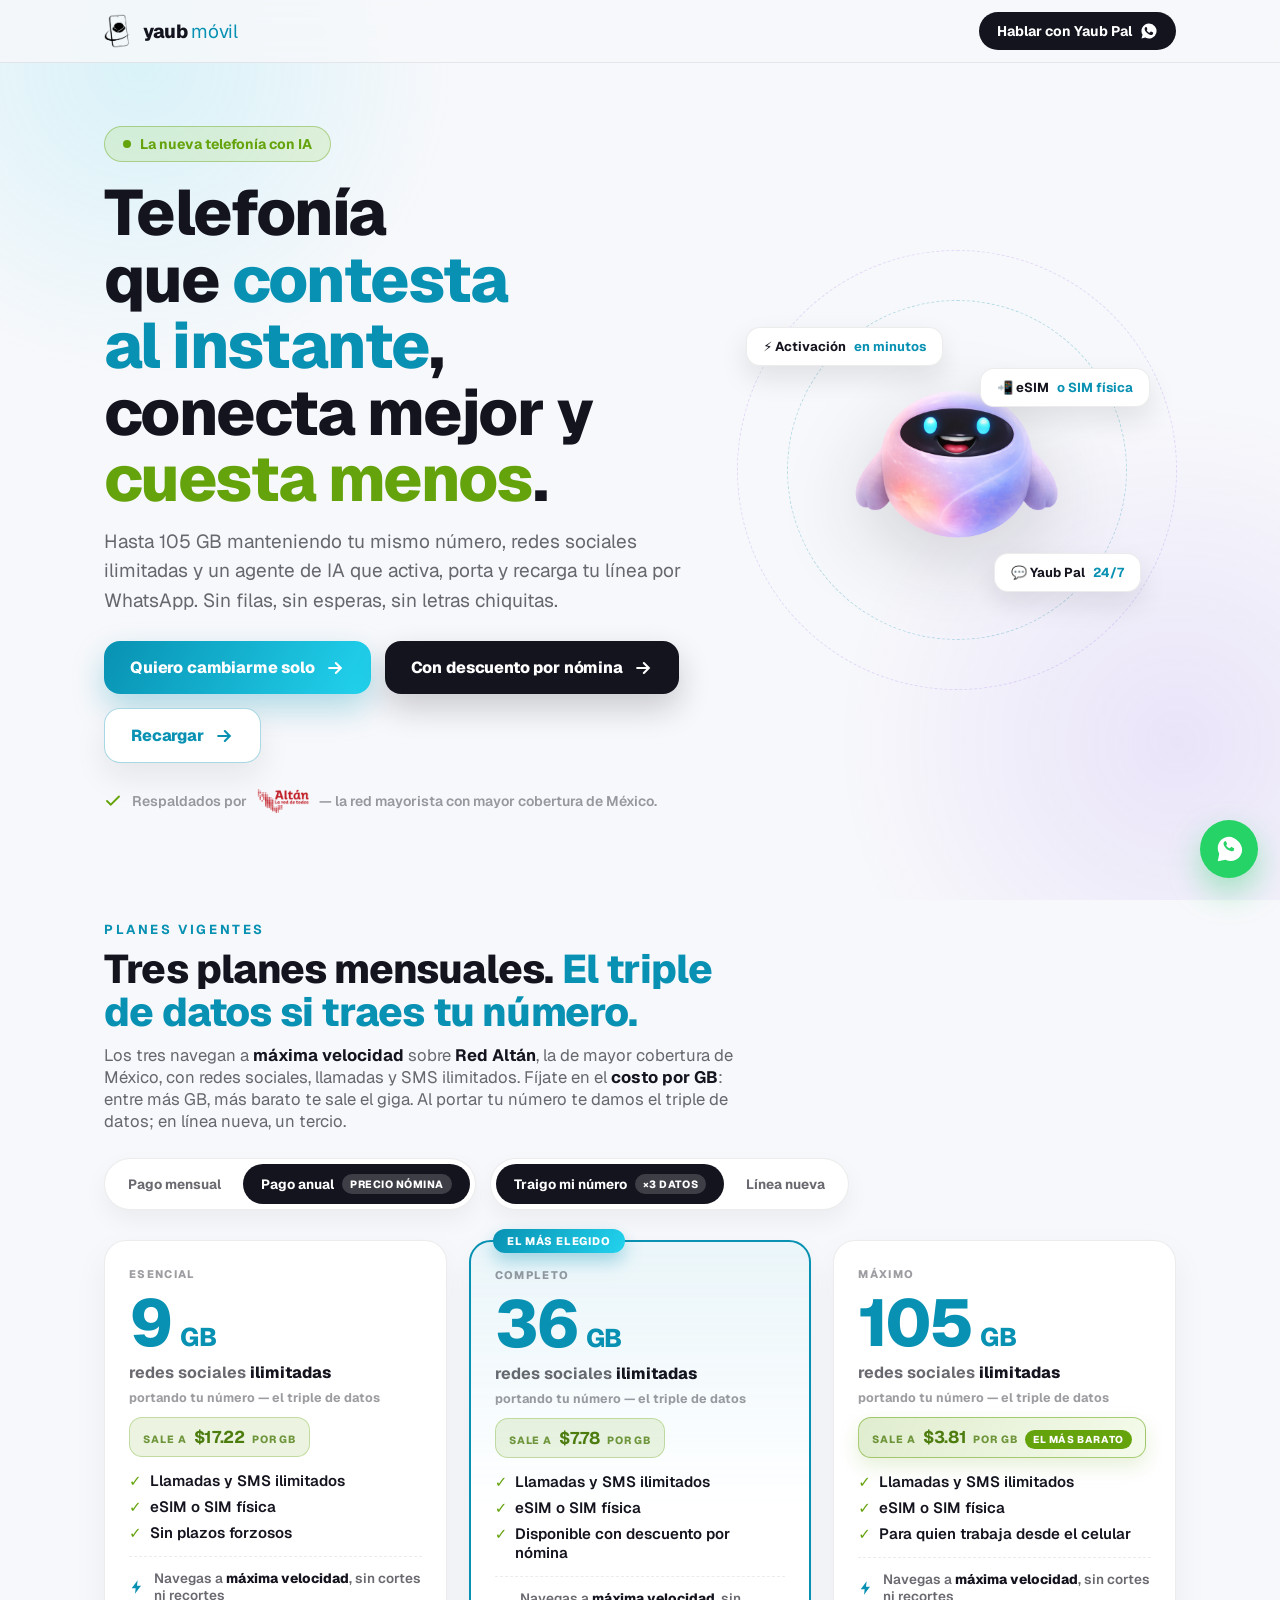
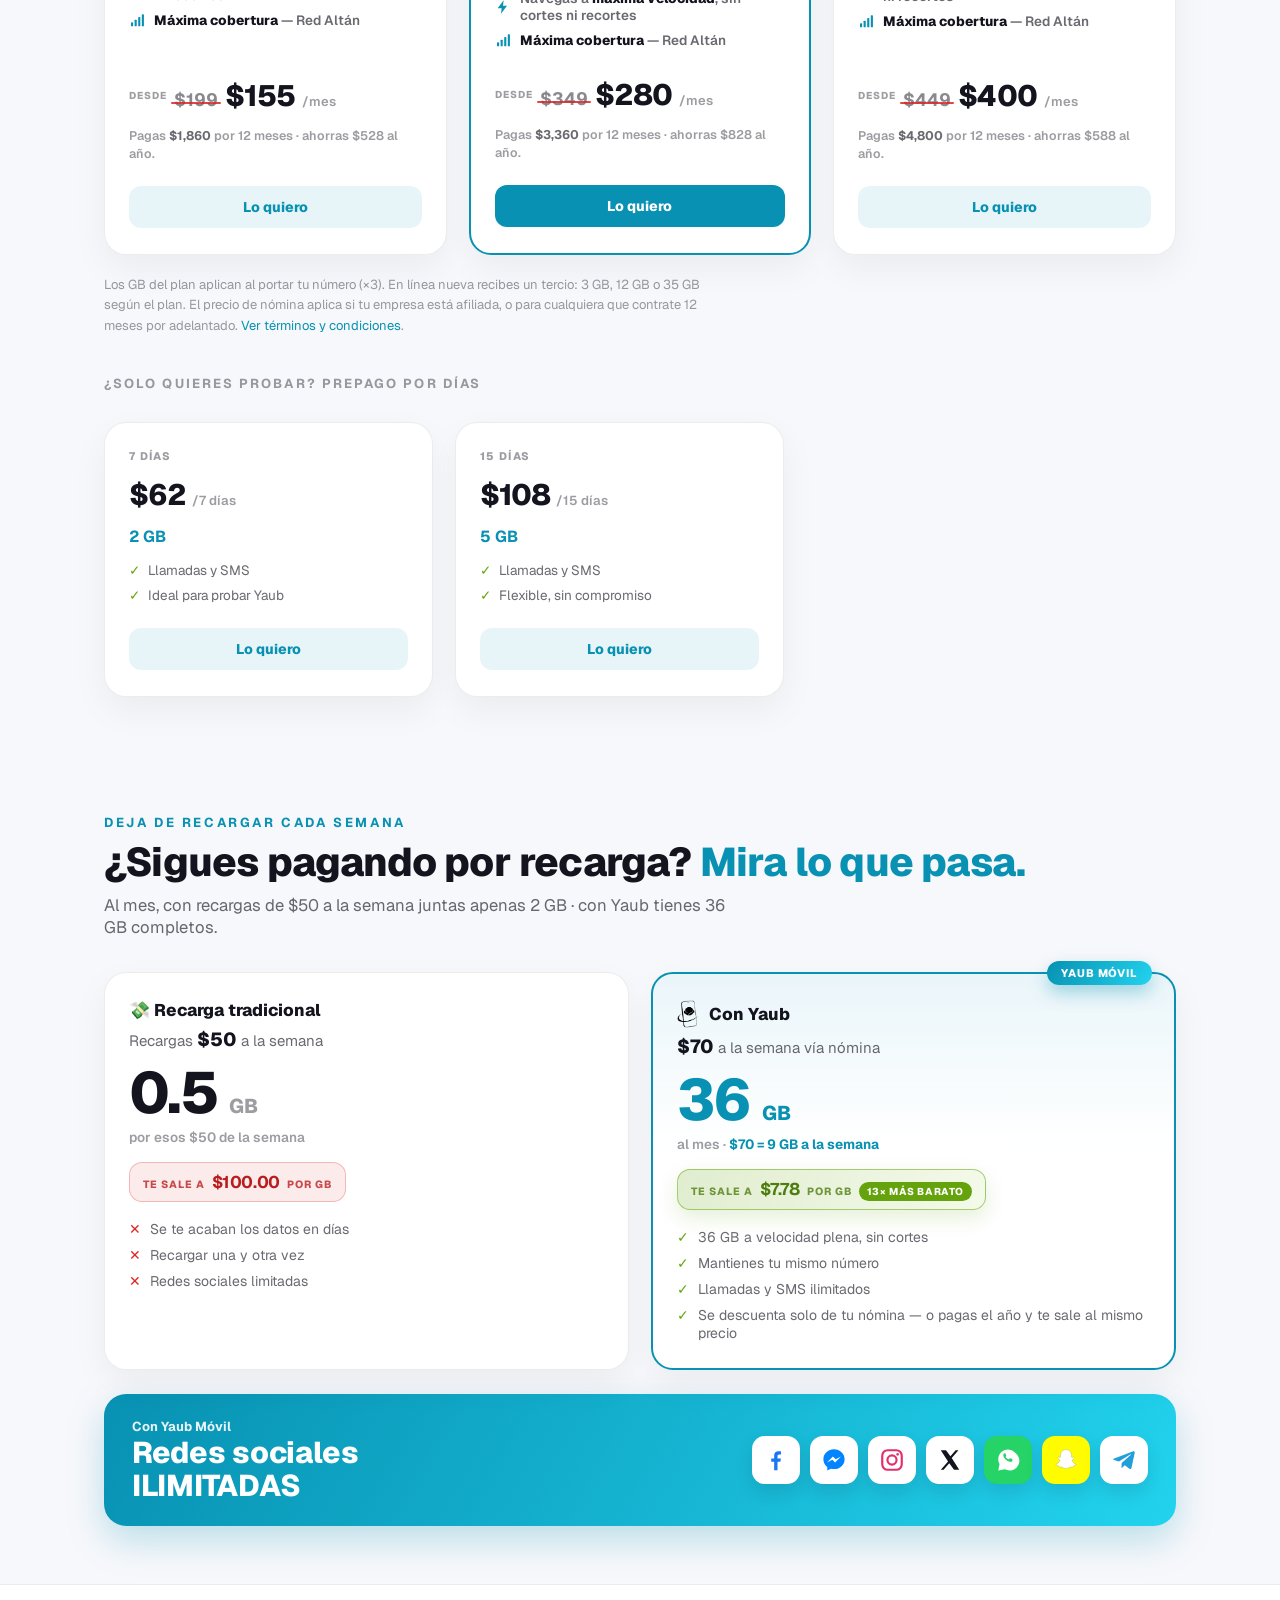
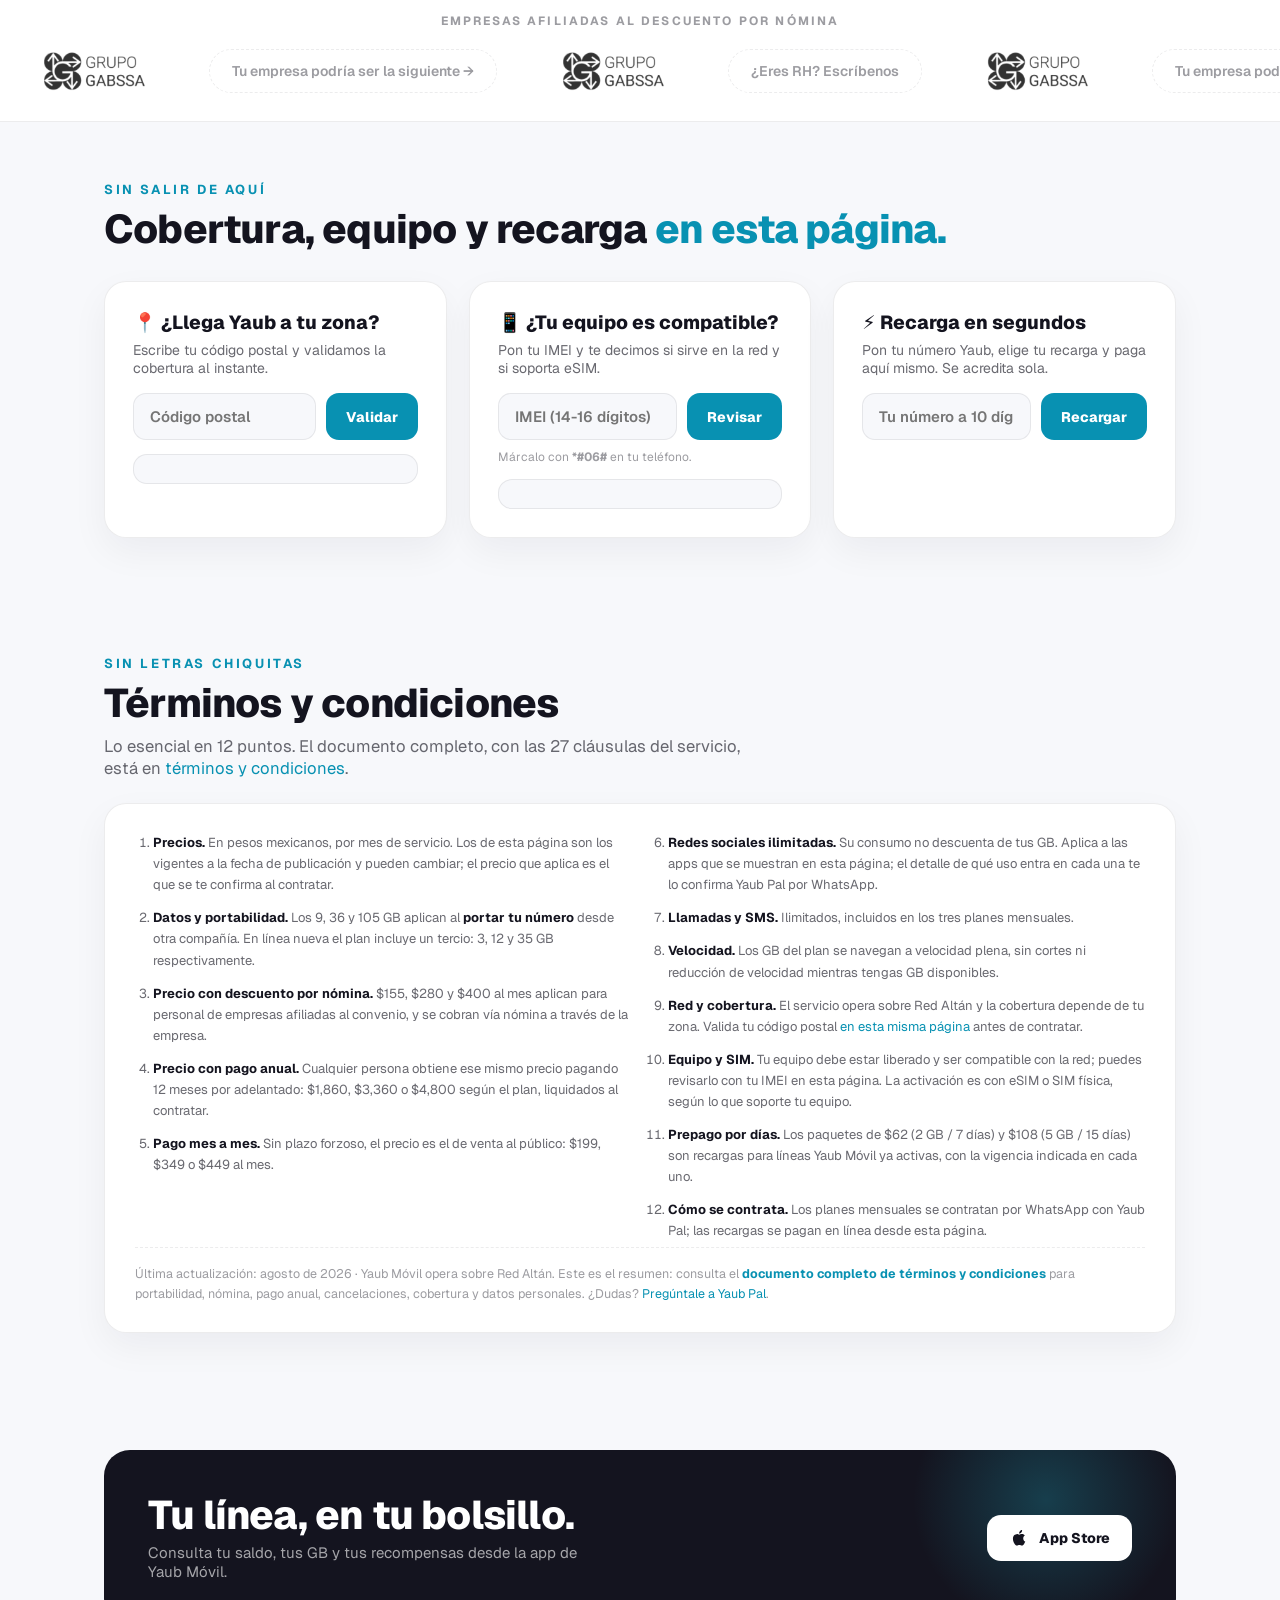
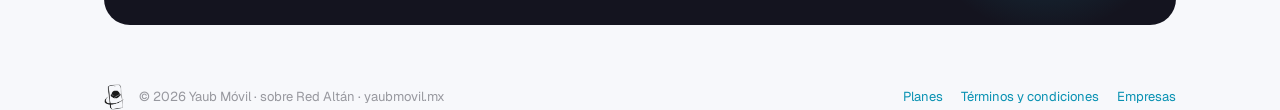
==== commit aa8cd1c4: "Términos y condiciones completos en su propia página El bloque de la landing era un resumen de 12 pu" ====
--- a/index.html
+++ b/index.html
@@ -434,7 +434,7 @@
     </div>
   </div>
 
-  <p class="plan-legal" data-r="">Los GB del plan aplican al portar tu número (×3). En línea nueva recibes un tercio: 3 GB, 12 GB o 35 GB según el plan. El precio de nómina aplica si tu empresa está afiliada, o para cualquiera que contrate 12 meses por adelantado. <a href="#terminos">Ver términos y condiciones</a>.</p>
+  <p class="plan-legal" data-r="">Los GB del plan aplican al portar tu número (×3). En línea nueva recibes un tercio: 3 GB, 12 GB o 35 GB según el plan. El precio de nómina aplica si tu empresa está afiliada, o para cualquiera que contrate 12 meses por adelantado. <a href="terminos.html">Ver términos y condiciones</a>.</p>
 
   <p class="plans-sep" data-r="">¿Solo quieres probar? Prepago por días</p>
   <div class="plans plans-2">
@@ -552,7 +552,7 @@
 <section class="wrap" id="terminos">
   <p class="kicker" data-r="">Sin letras chiquitas</p>
   <h2 data-r="">Términos y condiciones</h2>
-  <p class="lead" data-r="">Las mismas reglas de arriba, escritas completas.</p>
+  <p class="lead" data-r="">Lo esencial en 12 puntos. El documento completo, con las 27 cláusulas del servicio, está en <a href="terminos.html">términos y condiciones</a>.</p>
   <div class="legal-box" data-r="">
     <ol>
       <li><b>Precios.</b> En pesos mexicanos, por mes de servicio. Los de esta página son los vigentes a la fecha de publicación y pueden cambiar; el precio que aplica es el que se te confirma al contratar.</li>
@@ -568,7 +568,7 @@
       <li><b>Prepago por días.</b> Los paquetes de $62 (2 GB / 7 días) y $108 (5 GB / 15 días) son recargas para líneas Yaub Móvil ya activas, con la vigencia indicada en cada uno.</li>
       <li><b>Cómo se contrata.</b> Los planes mensuales se contratan por WhatsApp con Yaub Pal; las recargas se pagan en línea desde esta página.</li>
     </ol>
-    <p class="legal-upd">Última actualización: agosto de 2026 · Yaub Móvil opera sobre Red Altán. ¿Dudas con alguno de estos puntos? <a href="#" data-wa="Hola 👋 Tengo una duda sobre los términos y condiciones de los planes de Yaub Móvil">Pregúntale a Yaub Pal</a>.</p>
+    <p class="legal-upd">Última actualización: agosto de 2026 · Yaub Móvil opera sobre Red Altán. Este es el resumen: consulta el <a href="terminos.html"><b>documento completo de términos y condiciones</b></a> para portabilidad, nómina, pago anual, cancelaciones, cobertura y datos personales. ¿Dudas? <a href="#" data-wa="Hola 👋 Tengo una duda sobre los términos y condiciones de los planes de Yaub Móvil">Pregúntale a Yaub Pal</a>.</p>
   </div>
 </section>
 
@@ -588,7 +588,7 @@
   <div class="foot-in">
     <img src="assets/yaubmovil-logo-dark.png" alt="Yaub Móvil">
     <span>© 2026 Yaub Móvil · sobre Red Altán · yaubmovil.mx</span>
-    <span class="sp"><a href="#planes">Planes</a><a href="#terminos">Términos y condiciones</a><a href="#" data-wa="Hola 👋 Soy de Recursos Humanos y quiero afiliar mi empresa al descuento por nómina">Empresas</a></span>
+    <span class="sp"><a href="#planes">Planes</a><a href="terminos.html">Términos y condiciones</a><a href="#" data-wa="Hola 👋 Soy de Recursos Humanos y quiero afiliar mi empresa al descuento por nómina">Empresas</a></span>
   </div>
 </footer>
 </main>
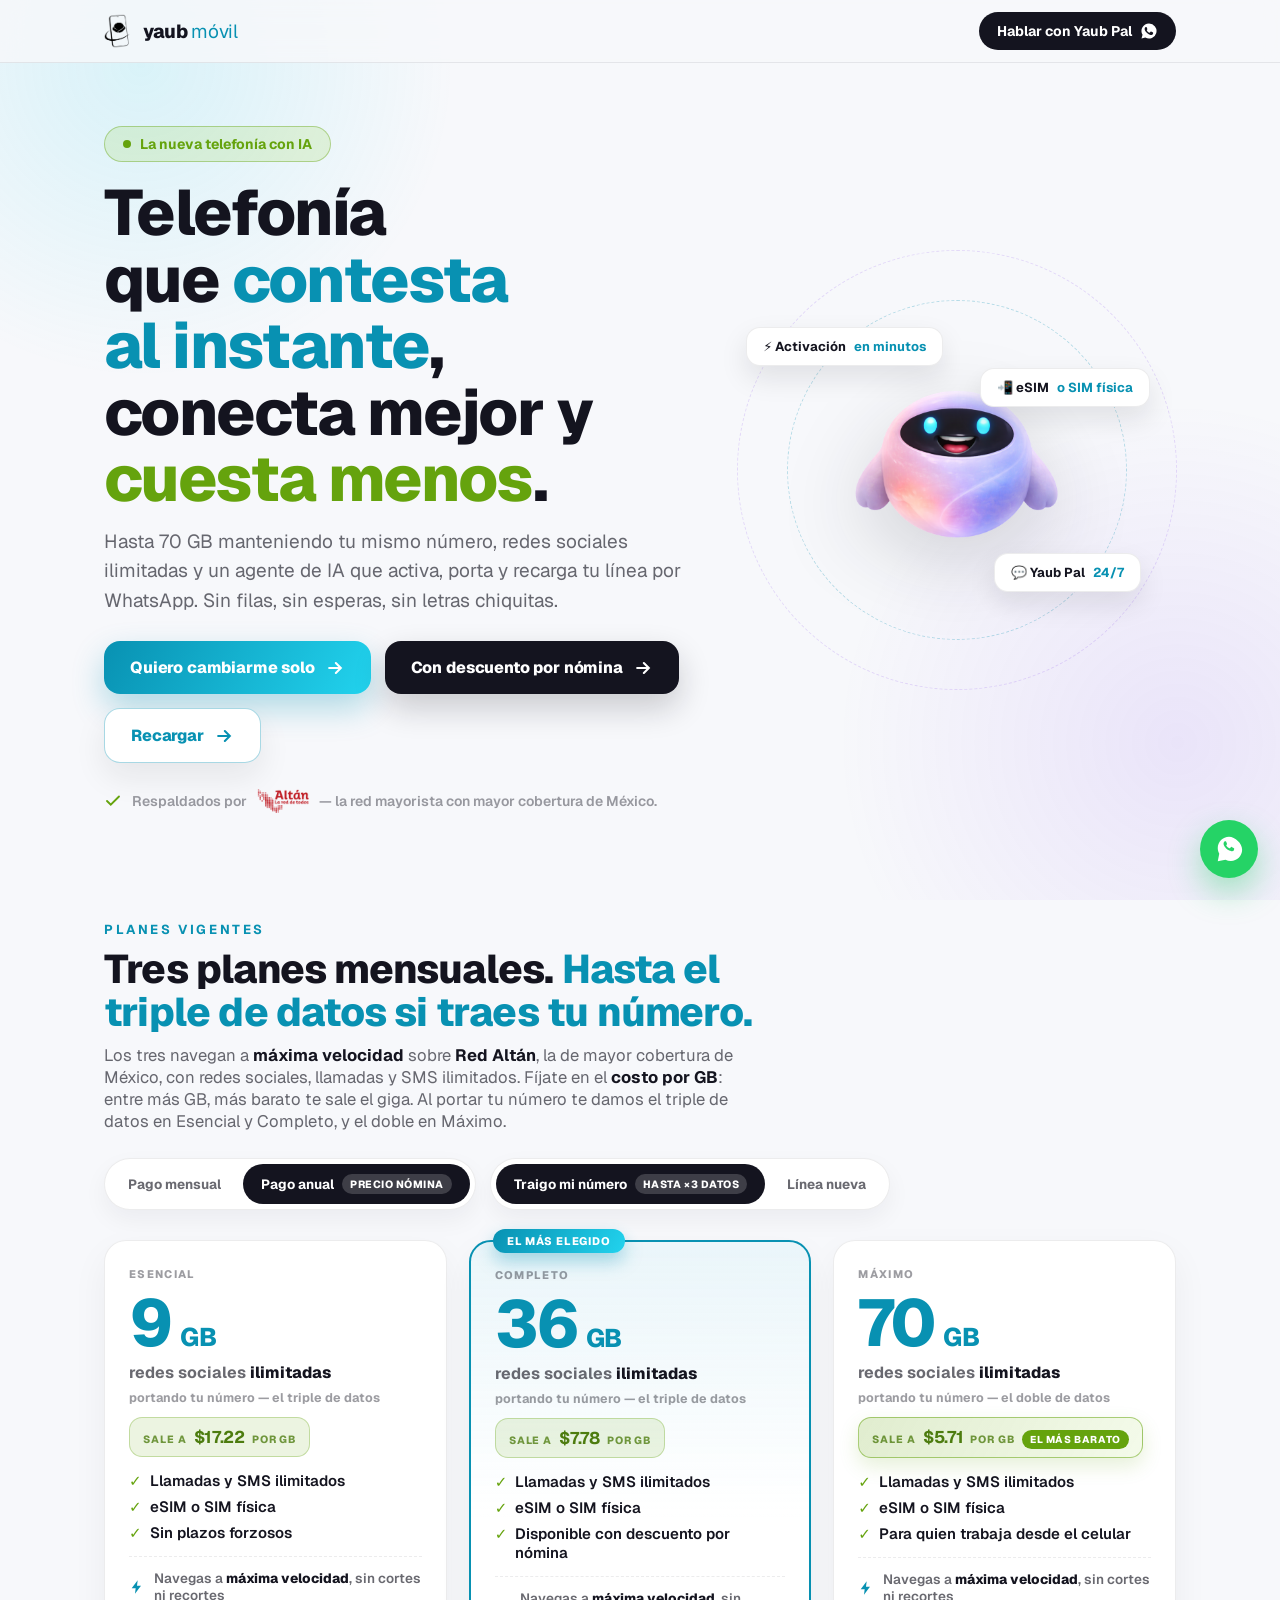
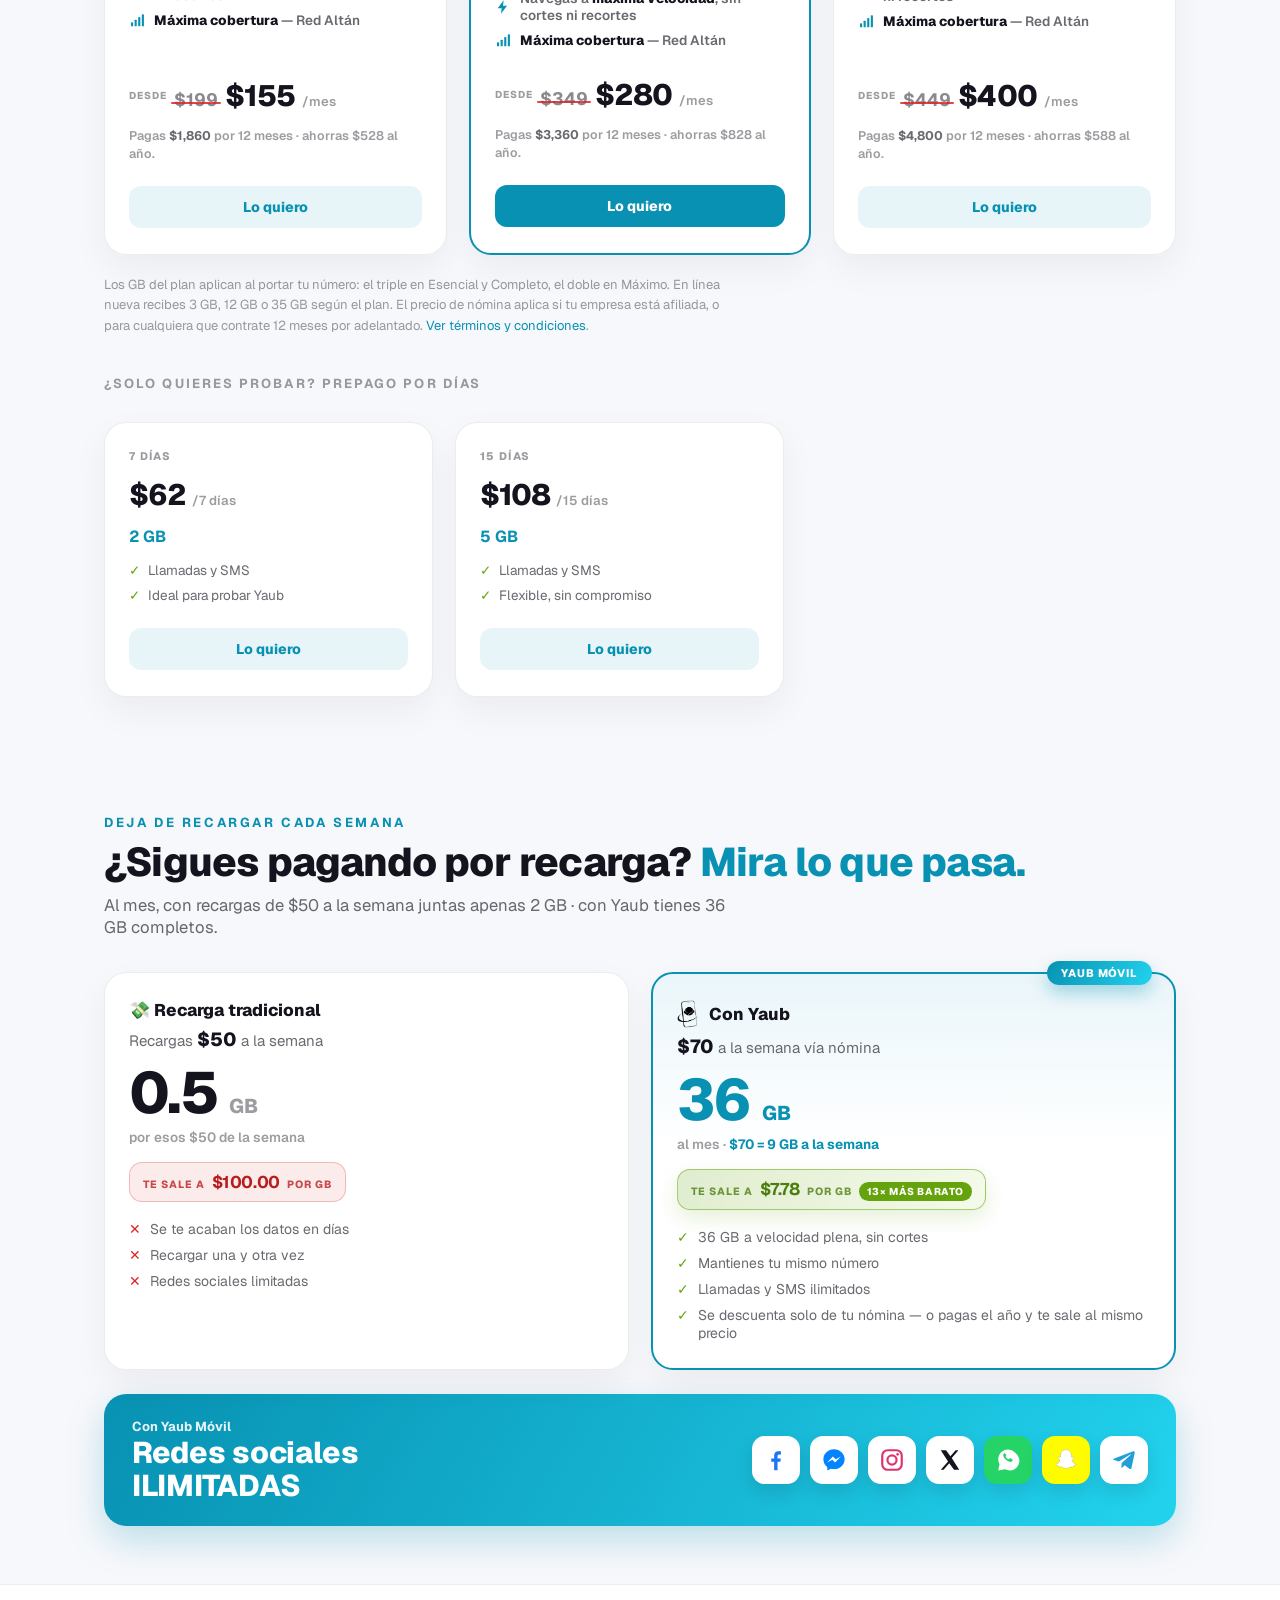
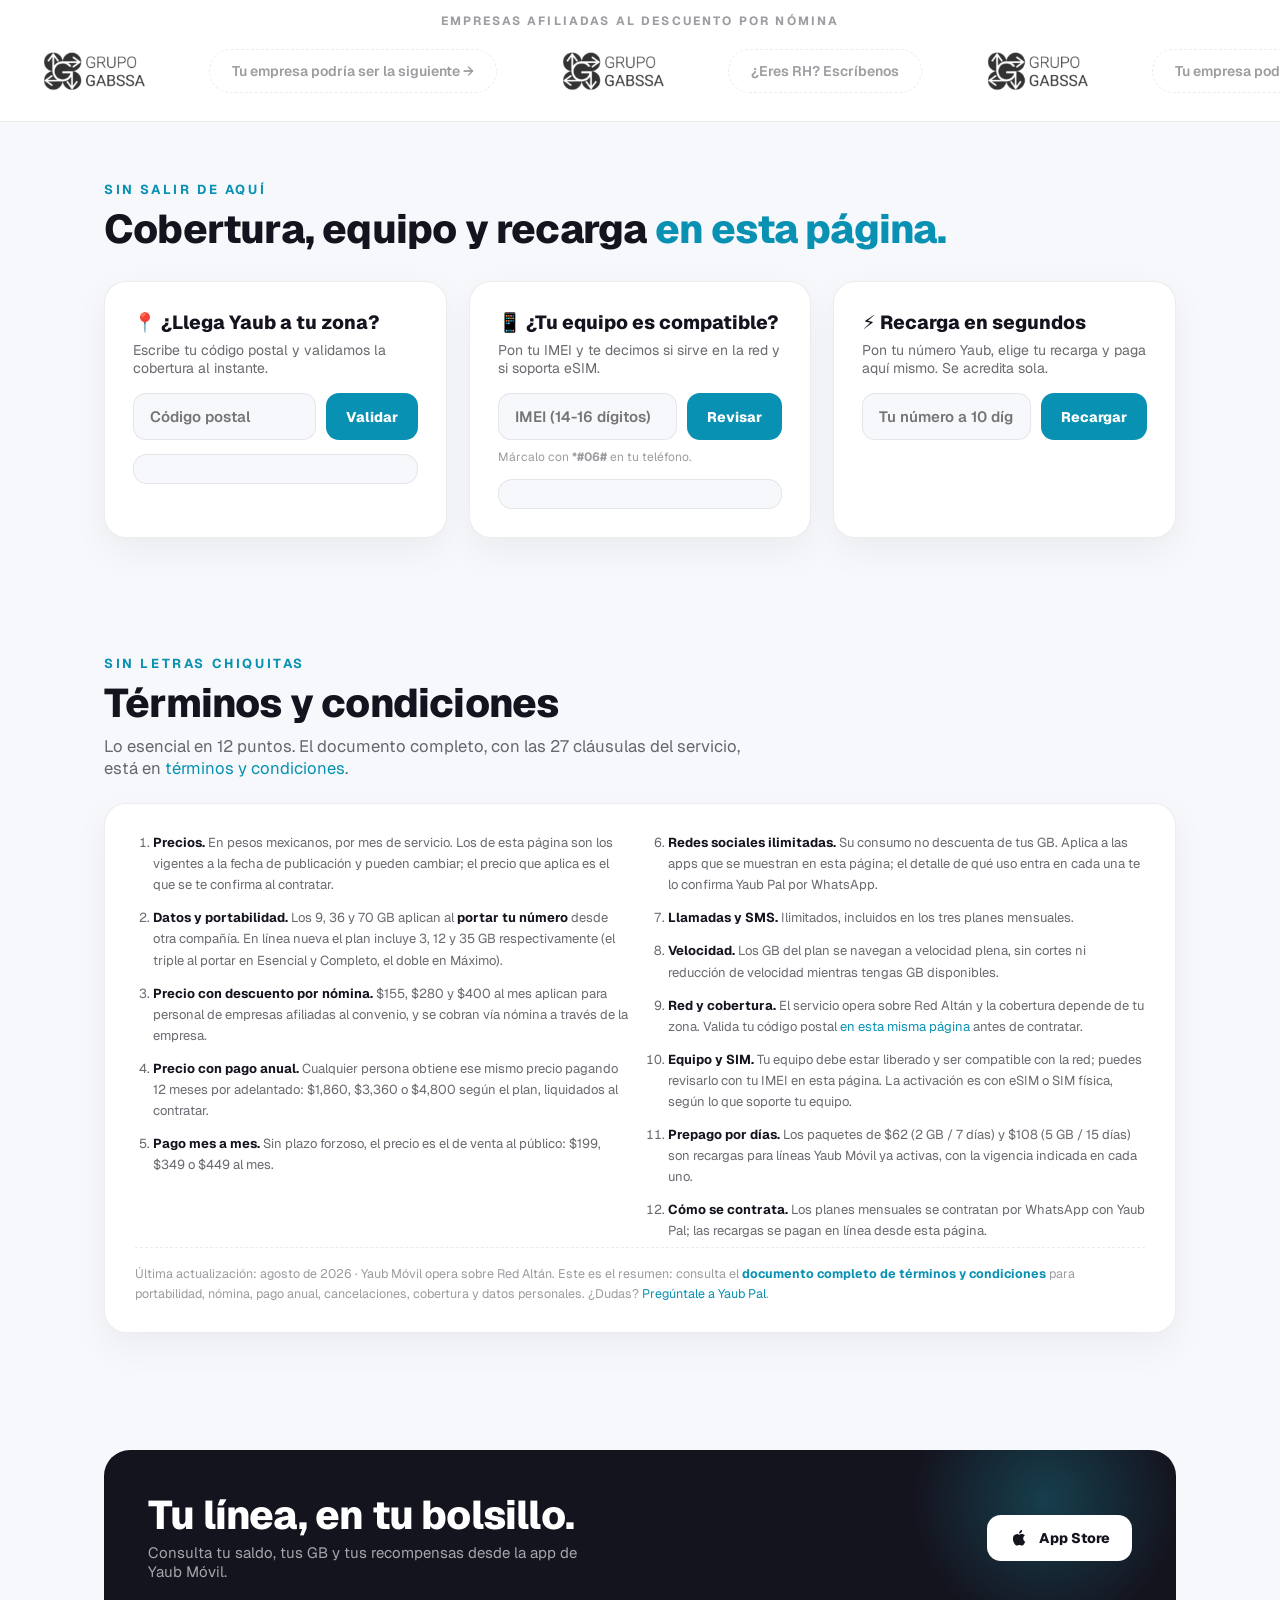
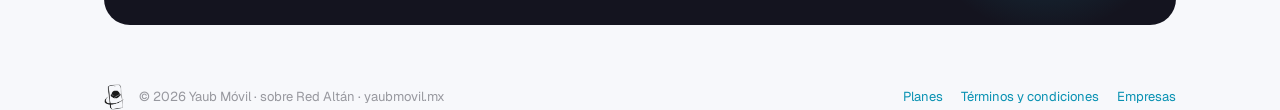
==== commit c3cbc60a: "Plan Máximo: 70 GB portando (×2), no 105 GB (×3) Al portar, Máximo da el doble de datos (35 → 70 GB)" ====
--- a/index.html
+++ b/index.html
@@ -3,7 +3,7 @@
 <meta charset="UTF-8">
 <meta name="viewport" content="width=device-width, initial-scale=1.0">
 <title>Yaub Móvil — Telefonía que conversa contigo</title>
-<meta name="description" content="Yaub Móvil: planes de 9, 36 y 105 GB con redes sociales ilimitadas desde $155/mes con descuento por nómina o pago anual. El triple de datos al portar tu número. Activa, porta y recarga por WhatsApp con Yaub Pal. Respaldados por Red Altán.">
+<meta name="description" content="Yaub Móvil: planes de 9, 36 y 70 GB con redes sociales ilimitadas desde $155/mes con descuento por nómina o pago anual. Hasta el triple de datos al portar tu número. Activa, porta y recarga por WhatsApp con Yaub Pal. Respaldados por Red Altán.">
 <link rel="preconnect" href="https://fonts.googleapis.com">
 <link rel="preconnect" href="https://fonts.gstatic.com" crossorigin>
 <link rel="stylesheet" href="https://fonts.googleapis.com/css2?family=Geist:wght@400;600;700;800&display=swap">
@@ -223,7 +223,7 @@
    Planes mensuales: 3 niveles ($199/$349/$449 al público) con dos
    switches que reescriben precio y GB sin recargar la página:
      · pago  → mensual (precio público) | anual (queda al precio de nómina)
-     · línea → portabilidad (×3 de datos) | línea nueva (un tercio)
+     · línea → portabilidad (×3 de datos; ×2 en Máximo) | línea nueva
    La rejilla de planes se declara con .plans-3 / .plans-2 para no
    depender del 1.2fr 1.2fr 0.9fr 0.9fr de la referencia (que asumía
    dos mensuales + dos prepagos en una sola fila).
@@ -348,7 +348,7 @@
     <div>
       <span class="badge" data-r="" style="--r:0;"><span class="dot"></span>La nueva telefonía con IA</span>
       <h1 data-r="" style="--r:1;">Telefonía que <span class="cy">contesta al instante</span>, conecta mejor y <span style="color:var(--lime);">cuesta menos</span>.</h1>
-      <p class="sub" data-r="" style="--r:2;">Hasta 105 GB manteniendo tu mismo número, redes sociales ilimitadas y un agente de IA que activa, porta y recarga tu línea por WhatsApp. Sin filas, sin esperas, sin letras chiquitas.</p>
+      <p class="sub" data-r="" style="--r:2;">Hasta 70 GB manteniendo tu mismo número, redes sociales ilimitadas y un agente de IA que activa, porta y recarga tu línea por WhatsApp. Sin filas, sin esperas, sin letras chiquitas.</p>
       <div class="cta-row" data-r="" style="--r:3;">
         <a class="btn btn-solo" href="#" data-wa="Hola 👋 Quiero cambiarme a Yaub Móvil por mi cuenta">Quiero cambiarme solo
           <svg viewBox="0 0 24 24" fill="none" stroke="currentColor" stroke-width="2.5" stroke-linecap="round"><path d="M5 12h14M13 6l6 6-6 6"></path></svg></a>
@@ -371,8 +371,8 @@
 
 <section class="wrap" id="planes">
   <p class="kicker" data-r="">Planes vigentes</p>
-  <h2 data-r="">Tres planes mensuales. <span style="color:var(--cyan);">El triple de datos si traes tu número.</span></h2>
-  <p class="lead" data-r="">Los tres navegan a <b style="color:var(--ink);">máxima velocidad</b> sobre <b style="color:var(--ink);">Red Altán</b>, la de mayor cobertura de México, con redes sociales, llamadas y SMS ilimitados. Fíjate en el <b style="color:var(--ink);">costo por GB</b>: entre más GB, más barato te sale el giga. Al portar tu número te damos el triple de datos; en línea nueva, un tercio.</p>
+  <h2 data-r="">Tres planes mensuales. <span style="color:var(--cyan);">Hasta el triple de datos si traes tu número.</span></h2>
+  <p class="lead" data-r="">Los tres navegan a <b style="color:var(--ink);">máxima velocidad</b> sobre <b style="color:var(--ink);">Red Altán</b>, la de mayor cobertura de México, con redes sociales, llamadas y SMS ilimitados. Fíjate en el <b style="color:var(--ink);">costo por GB</b>: entre más GB, más barato te sale el giga. Al portar tu número te damos el triple de datos en Esencial y Completo, y el doble en Máximo.</p>
 
   <div class="plan-switches" data-r="">
     <div class="switch" data-switch="pago" role="group" aria-label="Forma de pago">
@@ -380,7 +380,7 @@
       <button type="button" class="on" data-val="anual" aria-pressed="true">Pago anual <span class="pill">precio nómina</span></button>
     </div>
     <div class="switch" data-switch="linea" role="group" aria-label="Tipo de línea">
-      <button type="button" class="on" data-val="porta" aria-pressed="true">Traigo mi número <span class="pill">×3 datos</span></button>
+      <button type="button" class="on" data-val="porta" aria-pressed="true">Traigo mi número <span class="pill">hasta ×3 datos</span></button>
       <button type="button" data-val="nueva" aria-pressed="false">Línea nueva</button>
     </div>
   </div>
@@ -417,9 +417,9 @@
       <p class="price-note" data-note=""></p>
       <div class="go"><a href="#" data-plan-cta="" data-wa="Hola 👋 Quiero el plan Completo de Yaub Móvil">Lo quiero</a></div>
     </div>
-    <div class="plan" data-r="" style="--r:2;" data-plan="" data-nombre="Máximo" data-pub="449" data-dxn="400" data-gb-porta="105" data-gb-nueva="35">
+    <div class="plan" data-r="" style="--r:2;" data-plan="" data-nombre="Máximo" data-pub="449" data-dxn="400" data-gb-porta="70" data-gb-nueva="35">
       <span class="tag">Máximo</span>
-      <div class="gb-big"><b data-gb="">105</b><span>GB</span></div>
+      <div class="gb-big"><b data-gb="">70</b><span>GB</span></div>
       <span class="gb-sub">redes sociales <b>ilimitadas</b></span>
       <span class="gb-cap" data-gb-cap=""></span>
       <span class="ppgb"><span class="lbl">sale a</span><b data-ppgb="">$0</b><span class="lbl">por GB</span><i class="flag">el más barato</i></span>
@@ -434,7 +434,7 @@
     </div>
   </div>
 
-  <p class="plan-legal" data-r="">Los GB del plan aplican al portar tu número (×3). En línea nueva recibes un tercio: 3 GB, 12 GB o 35 GB según el plan. El precio de nómina aplica si tu empresa está afiliada, o para cualquiera que contrate 12 meses por adelantado. <a href="terminos.html">Ver términos y condiciones</a>.</p>
+  <p class="plan-legal" data-r="">Los GB del plan aplican al portar tu número: el triple en Esencial y Completo, el doble en Máximo. En línea nueva recibes 3 GB, 12 GB o 35 GB según el plan. El precio de nómina aplica si tu empresa está afiliada, o para cualquiera que contrate 12 meses por adelantado. <a href="terminos.html">Ver términos y condiciones</a>.</p>
 
   <p class="plans-sep" data-r="">¿Solo quieres probar? Prepago por días</p>
   <div class="plans plans-2">
@@ -556,7 +556,7 @@
   <div class="legal-box" data-r="">
     <ol>
       <li><b>Precios.</b> En pesos mexicanos, por mes de servicio. Los de esta página son los vigentes a la fecha de publicación y pueden cambiar; el precio que aplica es el que se te confirma al contratar.</li>
-      <li><b>Datos y portabilidad.</b> Los 9, 36 y 105 GB aplican al <b>portar tu número</b> desde otra compañía. En línea nueva el plan incluye un tercio: 3, 12 y 35 GB respectivamente.</li>
+      <li><b>Datos y portabilidad.</b> Los 9, 36 y 70 GB aplican al <b>portar tu número</b> desde otra compañía. En línea nueva el plan incluye 3, 12 y 35 GB respectivamente (el triple al portar en Esencial y Completo, el doble en Máximo).</li>
       <li><b>Precio con descuento por nómina.</b> $155, $280 y $400 al mes aplican para personal de empresas afiliadas al convenio, y se cobran vía nómina a través de la empresa.</li>
       <li><b>Precio con pago anual.</b> Cualquier persona obtiene ese mismo precio pagando 12 meses por adelantado: $1,860, $3,360 o $4,800 según el plan, liquidados al contratar.</li>
       <li><b>Pago mes a mes.</b> Sin plazo forzoso, el precio es el de venta al público: $199, $349 o $449 al mes.</li>
@@ -622,8 +622,9 @@
    PLANES MENSUALES — precio y GB se calculan aquí, no se escriben
    a mano en cada tarjeta, para que las dos reglas del producto
    vivan en un solo lugar:
-     1) Portabilidad = ×3 de datos. Línea nueva = un tercio
-        (los data-gb-* de la tarjeta ya traen ambos valores).
+     1) Portabilidad = más datos que línea nueva: ×3 en Esencial y
+        Completo, ×2 en Máximo (los data-gb-* de la tarjeta traen
+        ambos valores; el "doble/triple" se deriva de ellos).
      2) El precio de venta al público baja al precio de nómina si
         el cliente contrata 12 meses por adelantado.
    Para cambiar precios o GB, edita los data-* de la tarjeta.
@@ -634,6 +635,11 @@
      fijos: "$9.69 por GB" compara mejor que "$9.7" o "$10". */
   const mxc = n => "$" + n.toLocaleString("es-MX", { minimumFractionDigits: 2, maximumFractionDigits: 2 });
   const cards = Array.from(document.querySelectorAll("[data-plan]"));
+  /* "el doble" / "el triple": sale de la proporción porta ÷ nueva. */
+  const mult = card => {
+    const r = Math.round(+card.dataset.gbPorta / +card.dataset.gbNueva);
+    return r === 2 ? "el doble" : r === 3 ? "el triple" : "×" + r;
+  };
   if (!cards.length) return;
   /* Abre en ANUAL a propósito: es el precio más bajo de cada plan, y así
      lo primero que se ve grande es el "desde". */
@@ -661,7 +667,7 @@
       /* Solo el número: el "GB" es un <span> aparte, a otro tamaño. */
       card.querySelector("[data-gb]").textContent = gb;
       card.querySelector("[data-gb-cap]").textContent = porta
-        ? "portando tu número — el triple de datos"
+        ? "portando tu número — " + mult(card) + " de datos"
         : "en línea nueva · " + card.dataset.gbPorta + " GB si portas tu número";
       card.querySelector("[data-note]").innerHTML = anual
         ? "Pagas <b>" + mx(dxn * 12) + "</b> por 12 meses · ahorras " + mx((pub - dxn) * 12) + " al año."
